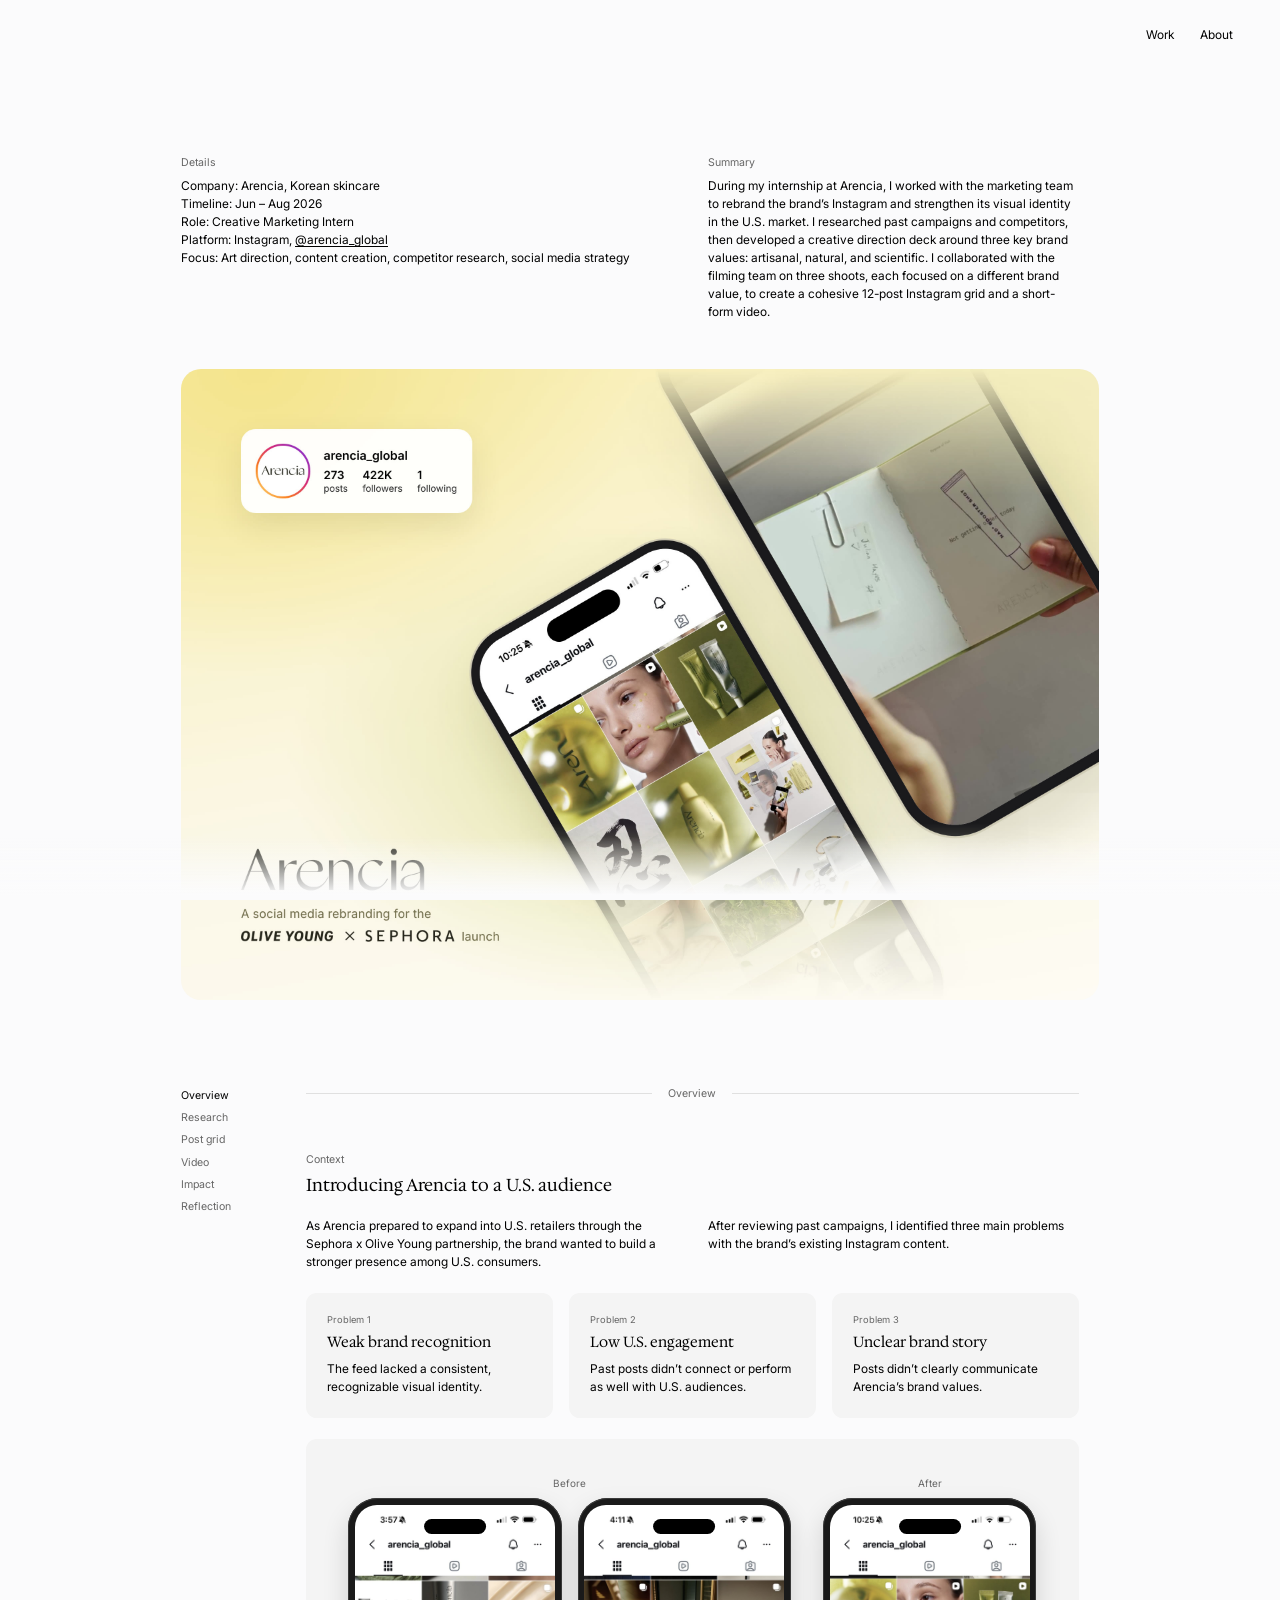
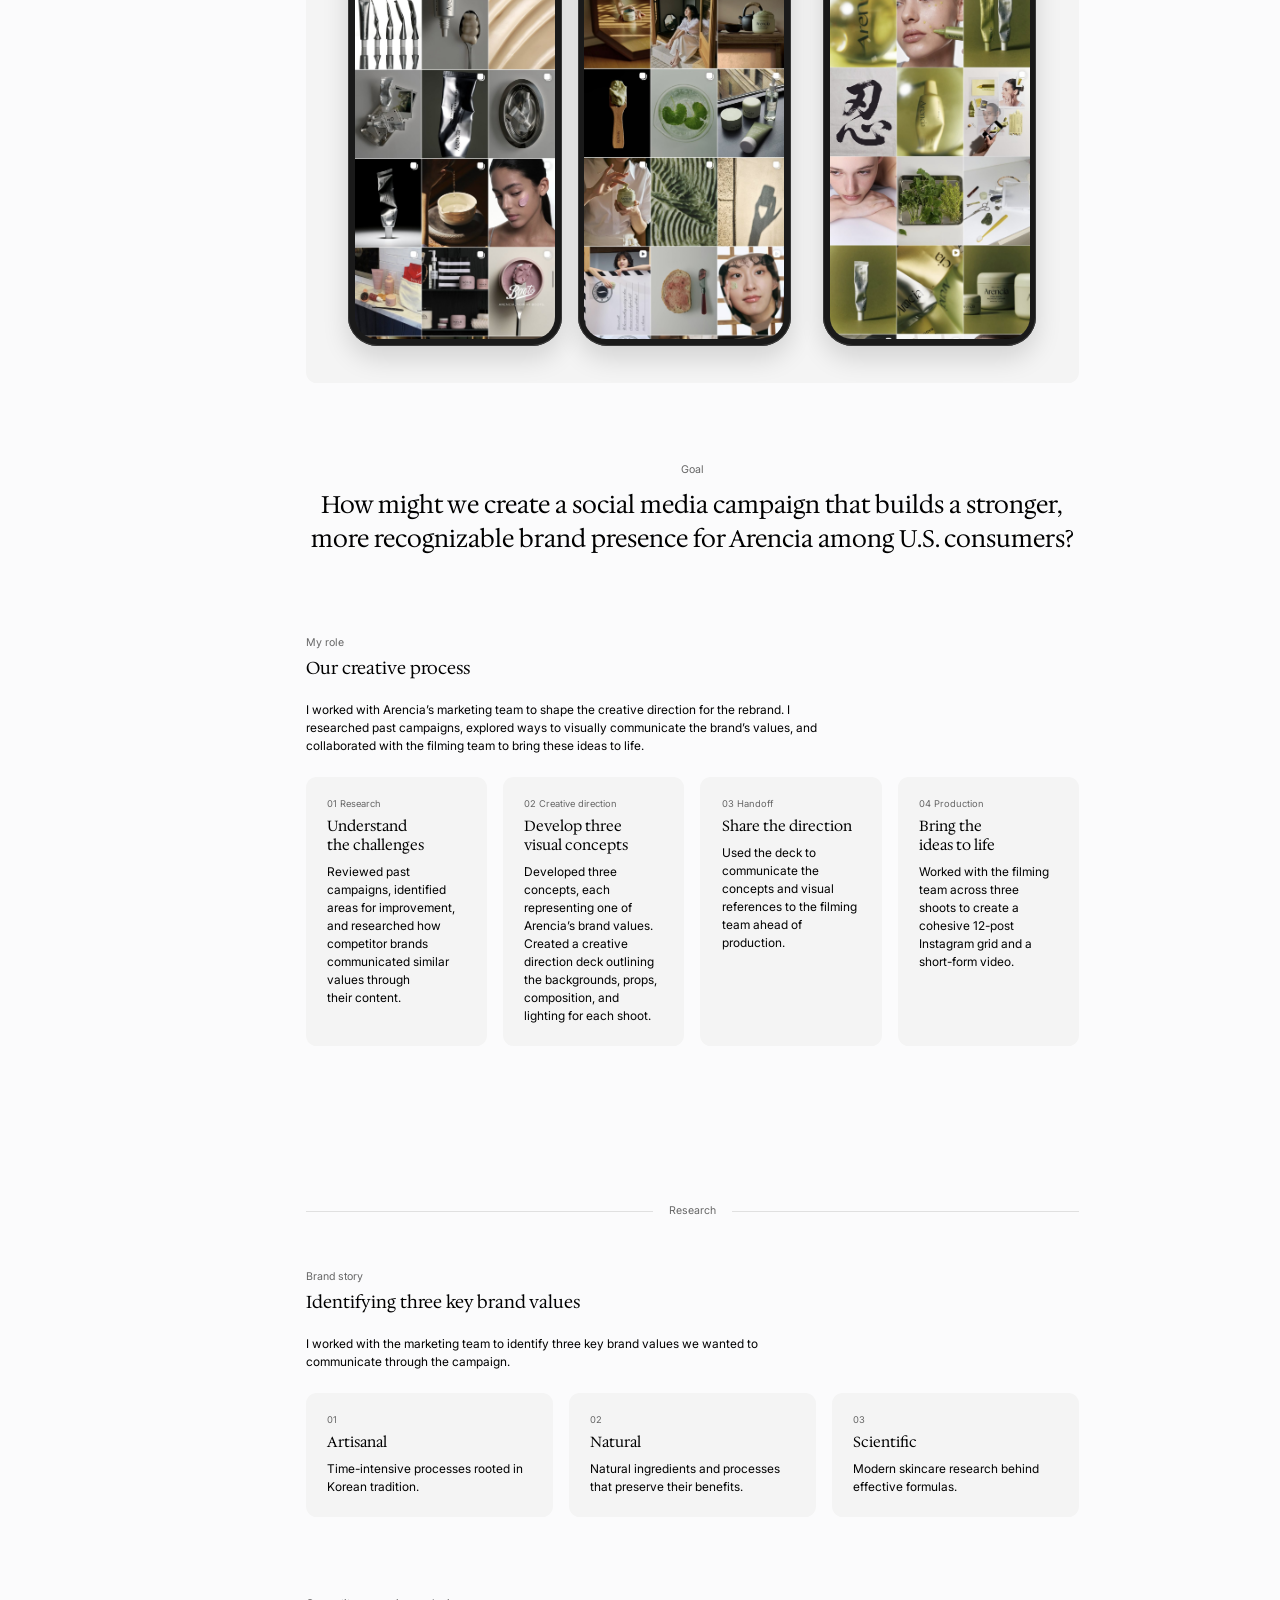
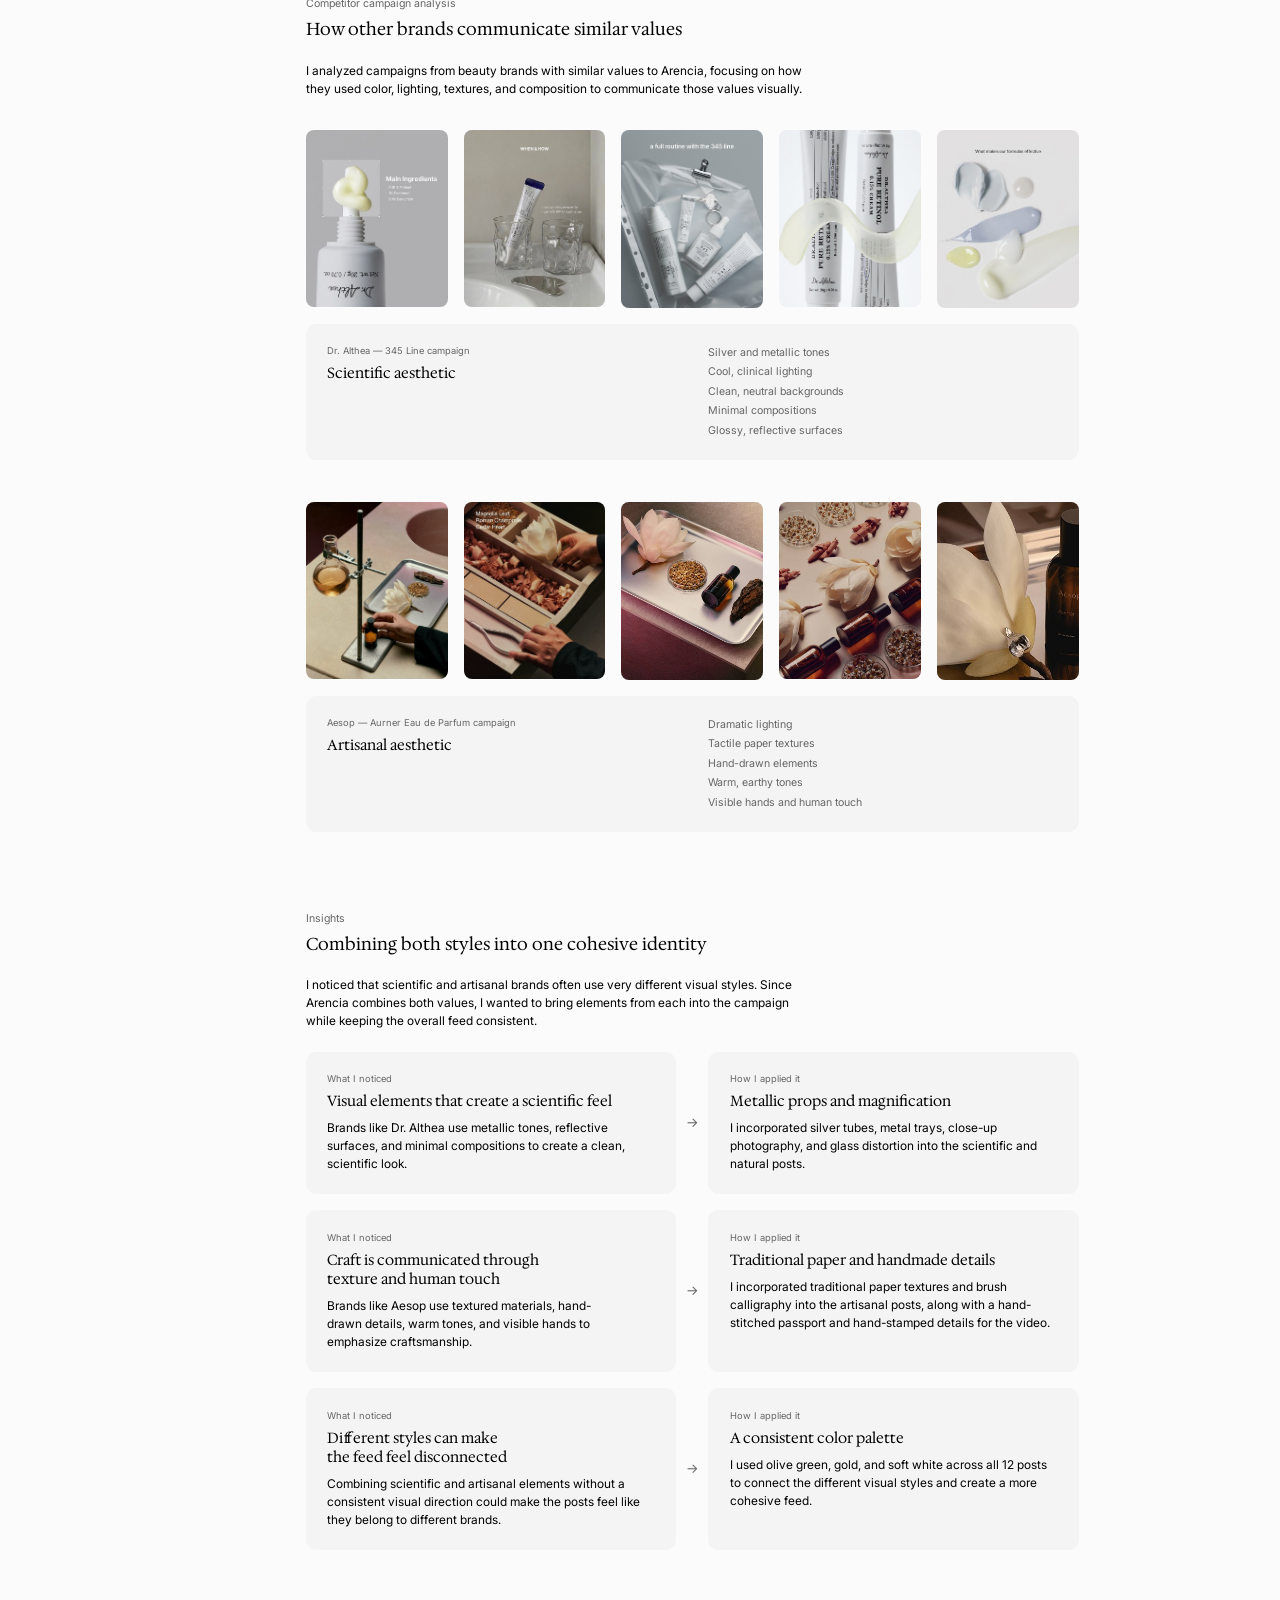
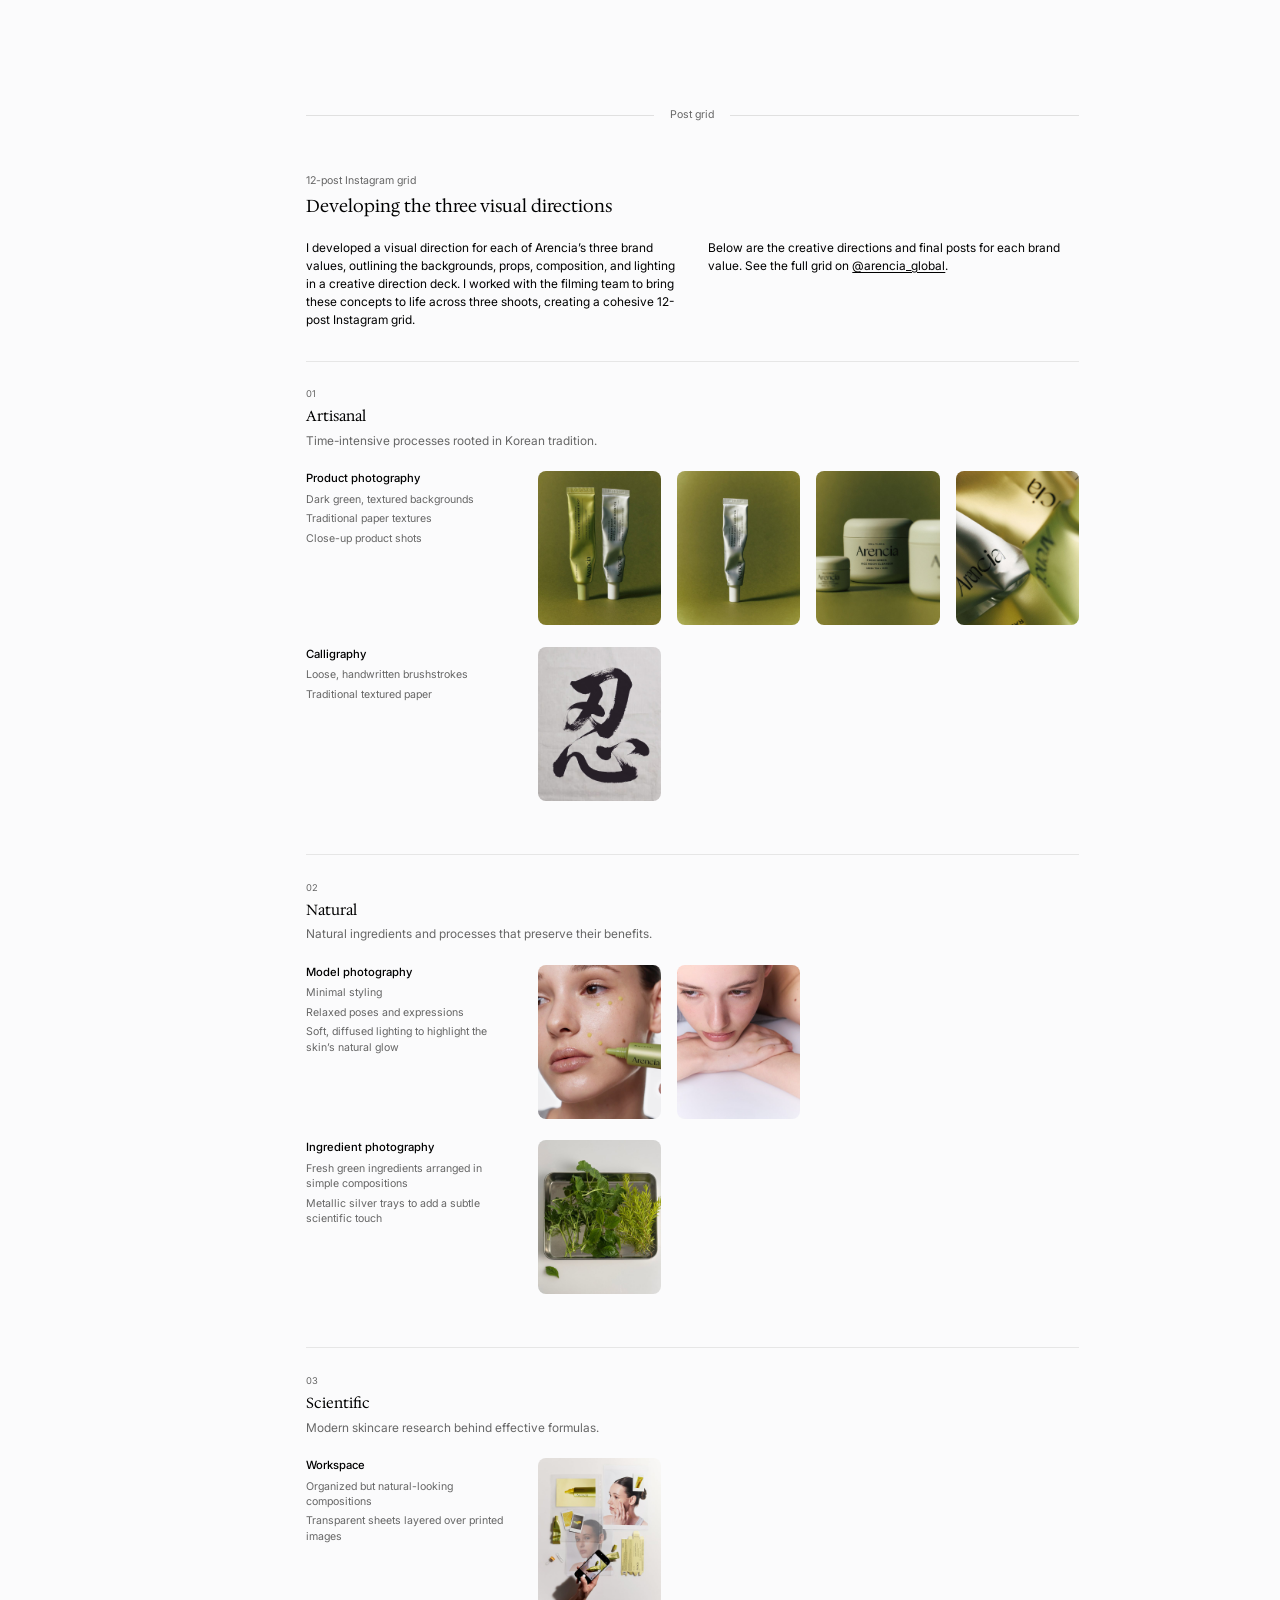
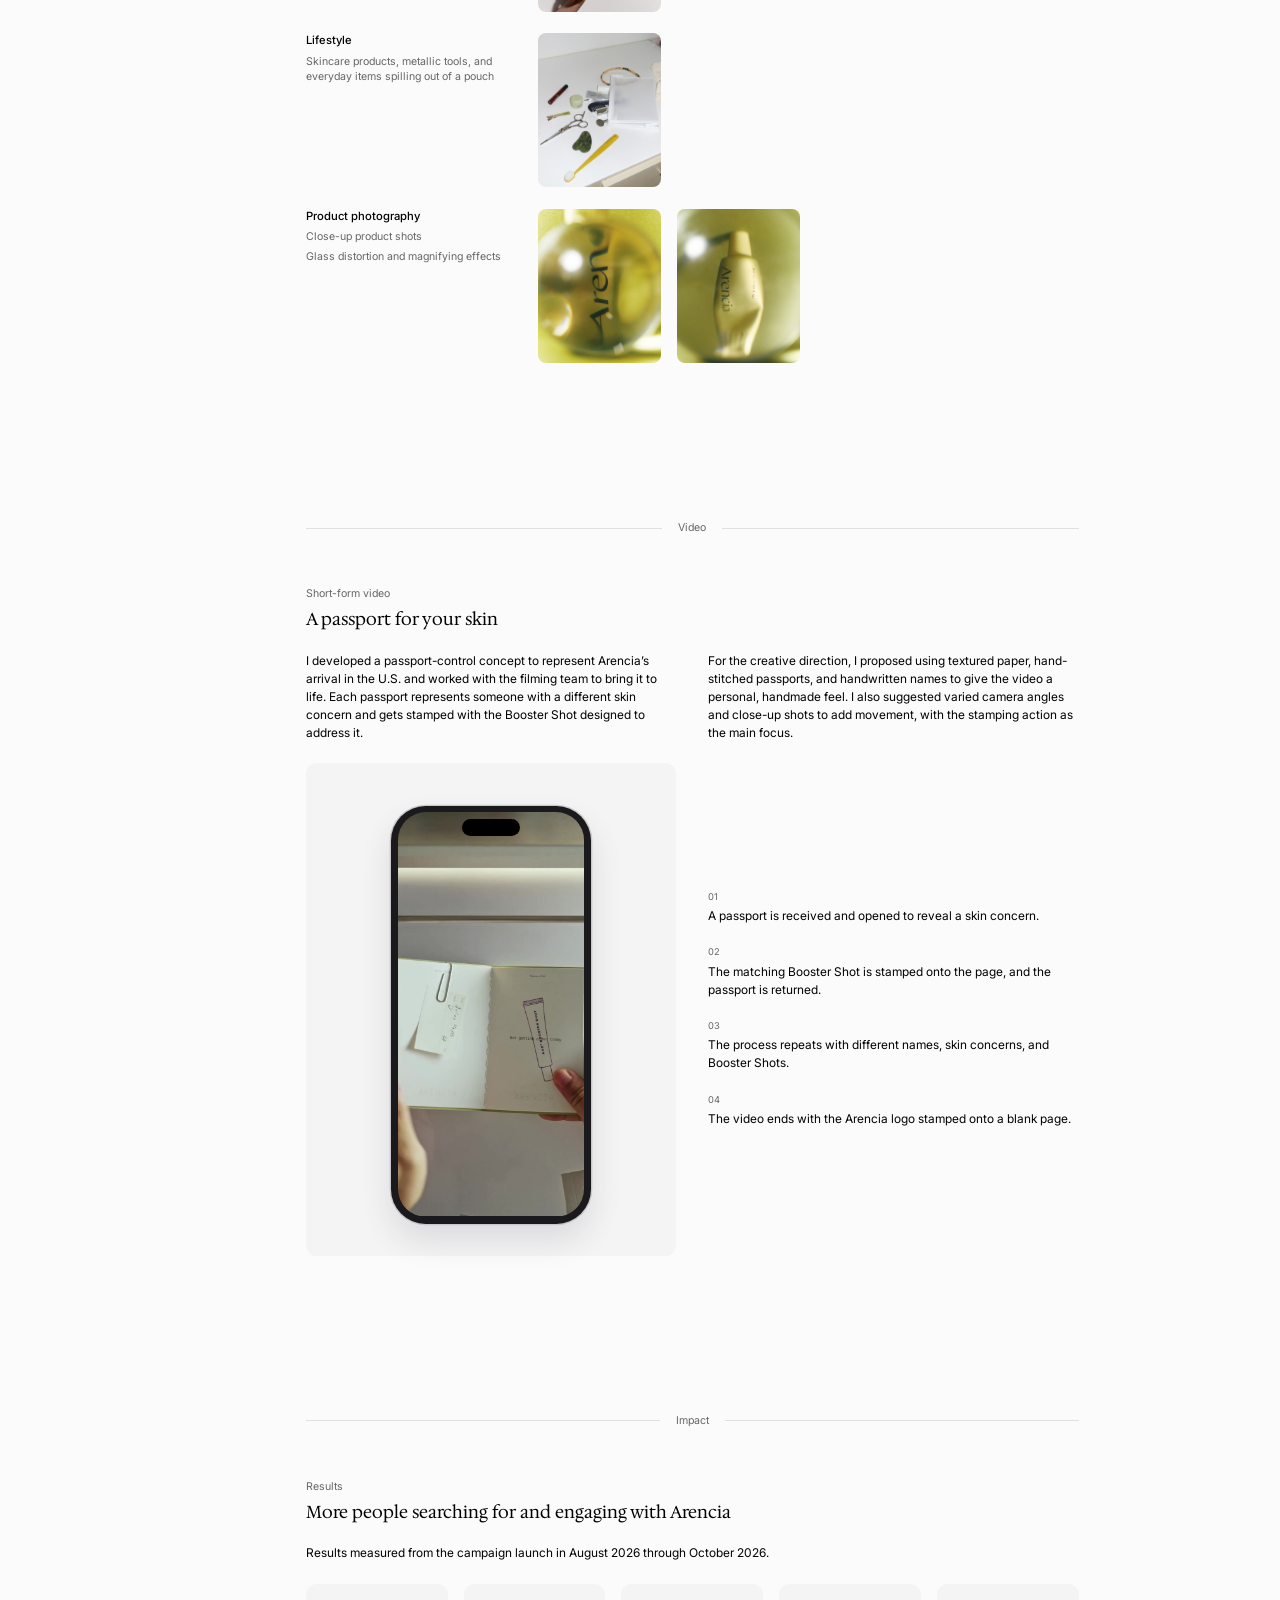
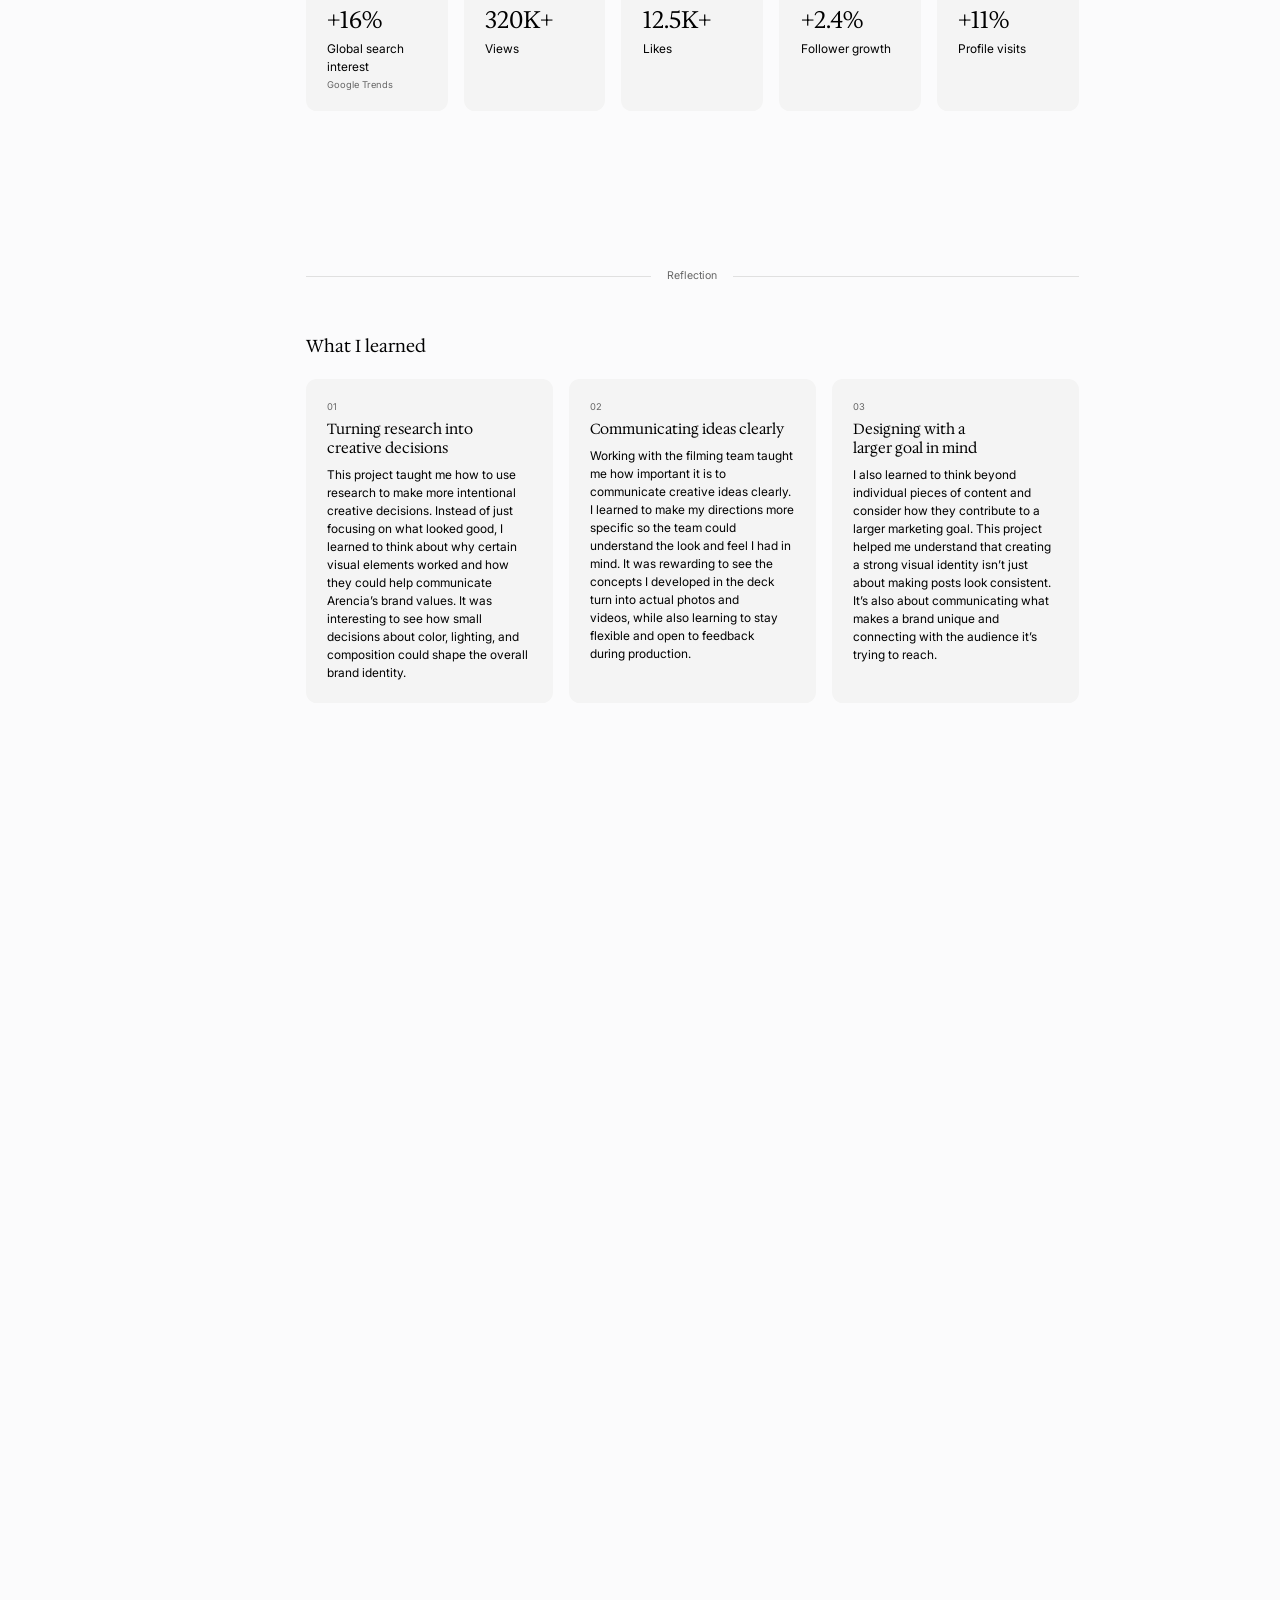
==== arencia-site/index.html @ f6f1e255 "Arencia: drop follower count from details Co-Authored-By: Claude Opus 5.5 <noreply@anthropic.com> Cl" ====
<!doctype html>
<html lang="en">
<head>
  <meta charset="utf-8">
  <meta name="viewport" content="width=device-width, initial-scale=1">
  <title>Arencia — Social media rebranding</title>
  <meta name="description" content="Creative direction for Arencia’s Instagram rebrand ahead of its U.S. launch with Sephora x Olive Young: a 12-post grid and a short-form video.">
  <link rel="preconnect" href="https://fonts.googleapis.com">
  <link rel="preconnect" href="https://fonts.gstatic.com" crossorigin>
  <link href="https://fonts.googleapis.com/css2?family=Hedvig+Letters+Serif:opsz@12..24&family=Inter:wght@400;500&display=swap" rel="stylesheet">
  <link rel="stylesheet" href="styles.css?v=13">
  <script>
    // Scale the 1920px design to the window width, same as the other case studies.
    (function () {
      function fit() {
        var w = window.innerWidth;
        document.documentElement.style.setProperty('--fit', w >= 1024 ? Math.min(w / 1920, 1) : 1);
      }
      fit();
      window.addEventListener('resize', fit);
    })();
  </script>
</head>
<body>
  <header class="site-header">
    <nav class="site-nav" aria-label="Main">
      <a href="../index.html">Work</a>
      <a href="../about.html">About</a>
    </nav>
  </header>

  <main class="page">
    <section class="overview" aria-label="Project overview">
      <div class="overview__details">
        <p class="overview__label">Details</p>
        <p>Company: Arencia, Korean skincare<br>
          Timeline: Jun – Aug 2026<br>
          Role: Creative Marketing Intern<br>
          Platform: Instagram, <a class="link" href="https://www.instagram.com/arencia_global/" target="_blank" rel="noopener">@arencia_global</a><br>
          Focus: Art direction, content creation, competitor research, social media strategy</p>
      </div>
      <div class="overview__summary">
        <p class="overview__label">Summary</p>
        <p>During my internship at Arencia, I worked with the marketing team to rebrand the brand’s Instagram and strengthen its visual identity in the U.S. market. I researched past campaigns and competitors, then developed a creative direction deck around three key brand values: artisanal, natural, and scientific. I collaborated with the filming team on three shoots, each focused on a different brand value, to create a cohesive 12-post Instagram grid and a short-form video.</p>
      </div>
    </section>

    <img class="hero" src="images/cover.jpg?v=17" width="1377" height="946"
      alt="Arencia cover: two tilted phones showing the rebranded Instagram grid and the Booster Shot video, and the Arencia logo with 'A social media rebranding for the Olive Young x Sephora launch'">

    <div class="layout">
      <nav class="sidebar" aria-label="Project sections">
        <a href="#overview" class="is-active">Overview</a>
        <a href="#research">Research</a>
        <a href="#grid">Post grid</a>
        <a href="#video">Video</a>
        <a href="#impact">Impact</a>
        <a href="#reflection">Reflection</a>
      </nav>

      <div class="content">
        <section id="overview" class="section">
          <p class="divider" role="heading" aria-level="2"><span>Overview</span></p>
          <div class="subsection">
            <div class="intro intro--flush">
              <p class="label">Context</p>
              <h2 class="heading">Introducing Arencia to a U.S. audience</h2>
            </div>
            <div class="row">
              <p class="body">As Arencia prepared to expand into U.S. retailers through the Sephora x Olive Young partnership, the brand wanted to build a stronger presence among U.S. consumers.</p>
              <p class="body">After reviewing past campaigns, I identified three main problems with the brand’s existing Instagram content.</p>
            </div>
            <div class="cards cards--3">
              <article class="card">
                <p class="number">Problem 1</p>
                <h3 class="subheading">Weak brand recognition</h3>
                <p class="body">The feed lacked a consistent, recognizable visual identity.</p>
              </article>
              <article class="card">
                <p class="number">Problem 2</p>
                <h3 class="subheading">Low U.S. engagement</h3>
                <p class="body">Past posts didn’t connect or perform as well with U.S. audiences.</p>
              </article>
              <article class="card">
                <p class="number">Problem 3</p>
                <h3 class="subheading">Unclear brand story</h3>
                <p class="body">Posts didn’t clearly communicate Arencia’s brand values.</p>
              </article>
            </div>
            <div class="feeds">
              <figure class="feeds__before">
                <figcaption class="caption">Before</figcaption>
                <div class="feeds__pair">
                  <div class="phone"><img src="images/feed-before-1.jpg?v=2" width="900" height="1955" loading="lazy" alt="Earlier posts in silver and black: crumpled metal tubes, a spoon of cream, a pink cream at Boots and a Sephora shelf"></div>
                  <div class="phone"><img src="images/feed-before-2.jpg?v=4" width="900" height="1955" loading="lazy" alt="Earlier posts in warm wood and green: a hanok interior, a teapot, a wooden spatula of cleanser, a shadow of a hand and a Sephora letter"></div>
                </div>
              </figure>
              <figure class="feeds__after">
                <figcaption class="caption">After</figcaption>
                <div class="phone"><img src="images/feed-after-grid.jpg?v=2" width="900" height="1955" loading="lazy" alt="The rebranded grid in olive green, gold and soft white: a bottle under glass, models, calligraphy, greens on a silver tray and Booster Shot tubes"></div>
              </figure>
            </div>
          </div>

          <div class="subsection">
            <div class="intro intro--flush intro--center">
              <p class="label">Goal</p>
              <p class="display balance">How might we create a social media campaign that builds a stronger, more recognizable brand presence for Arencia among U.S. consumers?</p>
            </div>
          </div>

          <div class="subsection">
            <div class="intro intro--flush">
              <p class="label">My role</p>
              <h2 class="heading">Our creative process</h2>
            </div>
            <p class="body lede">I worked with Arencia’s marketing team to shape the creative direction for the rebrand. I researched past campaigns, explored ways to visually communicate the brand’s values, and collaborated with the filming team to bring these ideas to life.</p>
            <div class="cards cards--4">
              <article class="card">
                <p class="number">01 Research</p>
                <h3 class="subheading">Understand the challenges</h3>
                <p class="body">Reviewed past campaigns, identified areas for improvement, and researched how competitor brands communicated similar values through their content.</p>
              </article>
              <article class="card">
                <p class="number">02 Creative direction</p>
                <h3 class="subheading">Develop three visual concepts</h3>
                <p class="body">Developed three concepts, each representing one of Arencia’s brand values. Created a creative direction deck outlining the backgrounds, props, composition, and lighting for each shoot.</p>
              </article>
              <article class="card">
                <p class="number">03 Handoff</p>
                <h3 class="subheading">Share the direction</h3>
                <p class="body">Used the deck to communicate the concepts and visual references to the filming team ahead of production.</p>
              </article>
              <article class="card">
                <p class="number">04 Production</p>
                <h3 class="subheading">Bring the ideas to life</h3>
                <p class="body">Worked with the filming team across three shoots to create a cohesive 12-post Instagram grid and a short-form video.</p>
              </article>
            </div>
          </div>
        </section>

        <section id="research" class="section">
          <p class="divider" role="heading" aria-level="2"><span>Research</span></p>
          <div class="subsection">
            <div class="intro intro--flush">
              <p class="label">Brand story</p>
              <h2 class="heading">Identifying three key brand values</h2>
            </div>
            <p class="body lede">I worked with the marketing team to identify three key brand values we wanted to communicate through the campaign.</p>
            <div class="cards cards--3">
              <article class="card">
                <p class="number">01</p>
                <h3 class="subheading">Artisanal</h3>
                <p class="body">Time-intensive processes rooted in Korean tradition.</p>
              </article>
              <article class="card">
                <p class="number">02</p>
                <h3 class="subheading">Natural</h3>
                <p class="body">Natural ingredients and processes that preserve their benefits.</p>
              </article>
              <article class="card">
                <p class="number">03</p>
                <h3 class="subheading">Scientific</h3>
                <p class="body">Modern skincare research behind effective formulas.</p>
              </article>
            </div>
          </div>

          <div class="subsection">
            <div class="intro intro--flush">
              <p class="label">Competitor campaign analysis</p>
              <h2 class="heading">How other brands communicate similar values</h2>
            </div>
            <p class="body lede">I analyzed campaigns from beauty brands with similar values to Arencia, focusing on how they used color, lighting, textures, and composition to communicate those values visually.</p>
            <div class="competitors">
              <article class="competitor">
                <div class="competitor__photos">
                  <img src="images/competitors/althea-1.jpg?v=1" width="597" height="746" loading="lazy" alt="A drop of cream squeezed from a silver tube on grey">
                  <img src="images/competitors/althea-2.jpg?v=1" width="597" height="746" loading="lazy" alt="A Dr. Althea tube and glass cups beside a white sink">
                  <img src="images/competitors/althea-3.jpg?v=1" width="597" height="746" loading="lazy" alt="Dr. Althea 345 products and keys in a clear plastic sleeve">
                  <img src="images/competitors/althea-4.jpg?v=1" width="597" height="746" loading="lazy" alt="A Dr. Althea Pure Retinol cream tube on white">
                  <img src="images/competitors/althea-5.jpg?v=1" width="597" height="746" loading="lazy" alt="Swatches of cream and gel smeared on a grey surface">
                </div>
                <div class="card competitor__card">
                  <div class="competitor__name">
                    <p class="number">Dr. Althea — 345 Line campaign</p>
                    <h3 class="subheading">Scientific aesthetic</h3>
                  </div>
                  <ul class="list">
                    <li>Silver and metallic tones</li>
                    <li>Cool, clinical lighting</li>
                    <li>Clean, neutral backgrounds</li>
                    <li>Minimal compositions</li>
                    <li>Glossy, reflective surfaces</li>
                  </ul>
                </div>
              </article>
              <article class="competitor">
                <div class="competitor__photos">
                  <img src="images/competitors/aesop-1.jpg?v=1" width="597" height="747" loading="lazy" alt="A glass flask on a lab stand beside a metal tray with a magnolia, as a hand sets down an amber bottle">
                  <img src="images/competitors/aesop-2.jpg?v=1" width="597" height="747" loading="lazy" alt="Hands sorting dried petals in a wooden drawer beside a white magnolia">
                  <img src="images/competitors/aesop-3.jpg?v=1" width="543" height="679" loading="lazy" alt="A magnolia, dried ingredients and an amber bottle on a metal tray">
                  <img src="images/competitors/aesop-4.jpg?v=1" width="477" height="597" loading="lazy" alt="Amber bottles among magnolias and dishes of dried ingredients">
                  <img src="images/competitors/aesop-5.jpg?v=1" width="267" height="334" loading="lazy" alt="A white magnolia beside an amber Aesop bottle in warm light">
                </div>
                <div class="card competitor__card">
                  <div class="competitor__name">
                    <p class="number">Aesop — Aurner Eau de Parfum campaign</p>
                    <h3 class="subheading">Artisanal aesthetic</h3>
                  </div>
                  <ul class="list">
                    <li>Dramatic lighting</li>
                    <li>Tactile paper textures</li>
                    <li>Hand-drawn elements</li>
                    <li>Warm, earthy tones</li>
                    <li>Visible hands and human touch</li>
                  </ul>
                </div>
              </article>
            </div>
          </div>
          <div class="subsection">
            <div class="intro intro--flush">
              <p class="label">Insights</p>
              <h2 class="heading">Combining both styles into one cohesive identity</h2>
            </div>
            <p class="body lede">I noticed that scientific and artisanal brands often use very different visual styles. Since Arencia combines both values, I wanted to bring elements from each into the campaign while keeping the overall feed consistent.</p>
            <div class="pairs">
              <div class="cards pair">
                <article class="card">
                  <p class="number">What I noticed</p>
                  <h3 class="subheading">Visual elements that create a scientific feel</h3>
                  <p class="body">Brands like Dr. Althea use metallic tones, reflective surfaces, and minimal compositions to create a clean, scientific look.</p>
                </article>
                <article class="card">
                  <p class="number">How I applied it</p>
                  <h3 class="subheading">Metallic props and magnification</h3>
                  <p class="body">I incorporated silver tubes, metal trays, close-up photography, and glass distortion into the scientific and natural posts.</p>
                </article>
              </div>
              <div class="cards pair">
                <article class="card">
                  <p class="number">What I noticed</p>
                  <h3 class="subheading">Craft is communicated through texture and human touch</h3>
                  <p class="body">Brands like Aesop use textured materials, hand-drawn details, warm tones, and visible hands to emphasize craftsmanship.</p>
                </article>
                <article class="card">
                  <p class="number">How I applied it</p>
                  <h3 class="subheading">Traditional paper and handmade details</h3>
                  <p class="body">I incorporated traditional paper textures and brush calligraphy into the artisanal posts, along with a hand-stitched passport and hand-stamped details for the video.</p>
                </article>
              </div>
              <div class="cards pair">
                <article class="card">
                  <p class="number">What I noticed</p>
                  <h3 class="subheading">Different styles can make the feed feel disconnected</h3>
                  <p class="body">Combining scientific and artisanal elements without a consistent visual direction could make the posts feel like they belong to different brands.</p>
                </article>
                <article class="card">
                  <p class="number">How I applied it</p>
                  <h3 class="subheading">A consistent color palette</h3>
                  <p class="body">I used olive green, gold, and soft white across all 12 posts to connect the different visual styles and create a more cohesive feed.</p>
                </article>
              </div>
            </div>
          </div>
        </section>

        <section id="grid" class="section">
          <p class="divider" role="heading" aria-level="2"><span>Post grid</span></p>
          <div class="subsection">
            <div class="intro intro--flush">
              <p class="label">12-post Instagram grid</p>
              <h2 class="heading">Developing the three visual directions</h2>
            </div>
            <div class="row">
              <p class="body">I developed a visual direction for each of Arencia’s three brand values, outlining the backgrounds, props, composition, and lighting in a creative direction deck. I worked with the filming team to bring these concepts to life across three shoots, creating a cohesive 12-post Instagram grid.</p>
              <p class="body">Below are the creative directions and final posts for each brand value. See the full grid on <a class="link" href="https://www.instagram.com/arencia_global/" target="_blank" rel="noopener">@arencia_global</a>.</p>
            </div>
            <div class="directions">
            <div class="direction">
              <div class="direction__head">
                <p class="number">01</p>
                <h3 class="subheading">Artisanal</h3>
                <p class="body">Time-intensive processes rooted in Korean tradition.</p>
              </div>
              <div class="direction__grid">
                <figure class="direction__group" style="--n:4">
                  <figcaption>
                    <h4 class="direction__title">Product photography</h4>
                    <ul class="list">
                    <li>Dark green, textured backgrounds</li>
                    <li>Traditional paper textures</li>
                    <li>Close-up product shots</li>
                    </ul>
                  </figcaption>
                  <div class="direction__photos">
                    <img src="images/posts/p11.jpg?v=1" width="640" height="800" loading="lazy" alt="A gold and a silver Booster Shot tube standing on olive green">
                    <img src="images/posts/p03.jpg?v=1" width="640" height="800" loading="lazy" alt="A crumpled silver tube standing on olive green">
                    <img src="images/posts/p01.jpg?v=1" width="640" height="800" loading="lazy" alt="Rice Mochi Cleanser jars on olive green">
                    <img src="images/posts/p02.jpg?v=1" width="640" height="800" loading="lazy" alt="A close-up of crumpled gold and silver tubes">
                  </div>
                </figure>
                <figure class="direction__group" style="--n:1">
                  <figcaption>
                    <h4 class="direction__title">Calligraphy</h4>
                    <ul class="list">
                    <li>Loose, handwritten brushstrokes</li>
                    <li>Traditional textured paper</li>
                    </ul>
                  </figcaption>
                  <div class="direction__photos">
                    <img src="images/posts/p09.jpg?v=1" width="640" height="800" loading="lazy" alt="Brush calligraphy on textured paper">
                  </div>
                </figure>
              </div>
            </div>
            <div class="direction">
              <div class="direction__head">
                <p class="number">02</p>
                <h3 class="subheading">Natural</h3>
                <p class="body">Natural ingredients and processes that preserve their benefits.</p>
              </div>
              <div class="direction__grid">
                <figure class="direction__group" style="--n:2">
                  <figcaption>
                    <h4 class="direction__title">Model photography</h4>
                    <ul class="list">
                    <li>Minimal styling</li>
                    <li>Relaxed poses and expressions</li>
                    <li>Soft, diffused lighting to highlight the skin’s natural glow</li>
                    </ul>
                  </figcaption>
                  <div class="direction__photos">
                    <img src="images/posts/p10.jpg?v=1" width="640" height="800" loading="lazy" alt="A model with dots of cream on her cheek and a green tube">
                    <img src="images/posts/p07.jpg?v=1" width="640" height="800" loading="lazy" alt="A model resting her chin on her arms">
                  </div>
                </figure>
                <figure class="direction__group" style="--n:1">
                  <figcaption>
                    <h4 class="direction__title">Ingredient photography</h4>
                    <ul class="list">
                    <li>Fresh green ingredients arranged in simple compositions</li>
                    <li>Metallic silver trays to add a subtle scientific touch</li>
                    </ul>
                  </figcaption>
                  <div class="direction__photos">
                    <img src="images/posts/p05.jpg?v=1" width="640" height="800" loading="lazy" alt="Fresh greens on a silver tray">
                  </div>
                </figure>
              </div>
            </div>
            <div class="direction">
              <div class="direction__head">
                <p class="number">03</p>
                <h3 class="subheading">Scientific</h3>
                <p class="body">Modern skincare research behind effective formulas.</p>
              </div>
              <div class="direction__grid">
                <figure class="direction__group" style="--n:1">
                  <figcaption>
                    <h4 class="direction__title">Workspace</h4>
                    <ul class="list">
                    <li>Organized but natural-looking compositions</li>
                    <li>Transparent sheets layered over printed images</li>
                    </ul>
                  </figcaption>
                  <div class="direction__photos">
                    <img src="images/posts/p06.jpg?v=1" width="640" height="800" loading="lazy" alt="A workspace of prints, film photos and a tube under clear sleeves, with a phone taking a photo">
                  </div>
                </figure>
                <figure class="direction__group" style="--n:1">
                  <figcaption>
                    <h4 class="direction__title">Lifestyle</h4>
                    <ul class="list">
                    <li>Skincare products, metallic tools, and everyday items spilling out of a pouch</li>
                    </ul>
                  </figcaption>
                  <div class="direction__photos">
                    <img src="images/posts/p04.jpg?v=1" width="640" height="800" loading="lazy" alt="Products, scissors, a comb and a gua sha spilling out of a mesh pouch">
                  </div>
                </figure>
                <figure class="direction__group" style="--n:2">
                  <figcaption>
                    <h4 class="direction__title">Product photography</h4>
                    <ul class="list">
                    <li>Close-up product shots</li>
                    <li>Glass distortion and magnifying effects</li>
                    </ul>
                  </figcaption>
                  <div class="direction__photos">
                    <img src="images/posts/p12.jpg?v=1" width="640" height="800" loading="lazy" alt="The Arencia logo seen through a glass sphere">
                    <img src="images/posts/p08.jpg?v=1" width="640" height="800" loading="lazy" alt="A gold tube seen through a magnifying glass">
                  </div>
                </figure>
              </div>
            </div>
            </div>
          </div>
        </section>

        <section id="video" class="section">
          <p class="divider" role="heading" aria-level="2"><span>Video</span></p>
          <div class="subsection">
            <div class="intro intro--flush">
              <p class="label">Short-form video</p>
              <h2 class="heading">A passport for your skin</h2>
            </div>
            <div class="row">
              <p class="body">I developed a passport-control concept to represent Arencia’s arrival in the U.S. and worked with the filming team to bring it to life. Each passport represents someone with a different skin concern and gets stamped with the Booster Shot designed to address it.</p>
              <p class="body">For the creative direction, I proposed using textured paper, hand-stitched passports, and handwritten names to give the video a personal, handmade feel. I also suggested varied camera angles and close-up shots to add movement, with the stamping action as the main focus.</p>
            </div>
            <div class="video-row">
              <div class="video-frame">
                <div class="phone__frame"><video class="phone__screen" src="videos/booster-shot.mp4?v=1" poster="images/booster-shot-poster.jpg?v=1" width="720" height="1280" autoplay muted loop playsinline preload="metadata"
                  aria-label="The Booster Shot video: a hand opens a passport to a skin concern, the matching Booster Shot is stamped on the page, and it ends on the Arencia logo"></video></div>
              </div>
              <ol class="steps">
                <li><p class="body">A passport is received and opened to reveal a skin concern.</p></li>
                <li><p class="body">The matching Booster Shot is stamped onto the page, and the passport is returned.</p></li>
                <li><p class="body">The process repeats with different names, skin concerns, and Booster Shots.</p></li>
                <li><p class="body">The video ends with the Arencia logo stamped onto a blank page.</p></li>
              </ol>
            </div>
          </div>
        </section>

        <section id="impact" class="section">
          <p class="divider" role="heading" aria-level="2"><span>Impact</span></p>
          <div class="subsection">
            <div class="intro intro--flush">
              <p class="label">Results</p>
              <h2 class="heading">More people searching for and engaging with Arencia</h2>
            </div>
            <p class="body lede">Results measured from the campaign launch in August 2026 through October 2026.</p>
            <div class="cards cards--5">
              <article class="card stat">
                <p class="stat__value">+16%</p>
                <p class="body">Global search interest</p>
                <p class="number">Google Trends</p>
              </article>
              <article class="card stat">
                <p class="stat__value">320K+</p>
                <p class="body">Views</p>
              </article>
              <article class="card stat">
                <p class="stat__value">12.5K+</p>
                <p class="body">Likes</p>
              </article>
              <article class="card stat">
                <p class="stat__value">+2.4%</p>
                <p class="body">Follower growth</p>
              </article>
              <article class="card stat">
                <p class="stat__value">+11%</p>
                <p class="body">Profile visits</p>
              </article>
            </div>
          </div>
        </section>

        <section id="reflection" class="section">
          <p class="divider" role="heading" aria-level="2"><span>Reflection</span></p>
          <div class="subsection">
            <div class="intro intro--flush">
              <h2 class="heading">What I learned</h2>
            </div>
            <div class="cards cards--3">
              <article class="card">
                <p class="number">01</p>
                <h3 class="subheading">Turning research into creative decisions</h3>
                <p class="body">This project taught me how to use research to make more intentional creative decisions. Instead of just focusing on what looked good, I learned to think about why certain visual elements worked and how they could help communicate Arencia’s brand values. It was interesting to see how small decisions about color, lighting, and composition could shape the overall brand identity.</p>
              </article>
              <article class="card">
                <p class="number">02</p>
                <h3 class="subheading">Communicating ideas clearly</h3>
                <p class="body">Working with the filming team taught me how important it is to communicate creative ideas clearly. I learned to make my directions more specific so the team could understand the look and feel I had in mind. It was rewarding to see the concepts I developed in the deck turn into actual photos and videos, while also learning to stay flexible and open to feedback during production.</p>
              </article>
              <article class="card">
                <p class="number">03</p>
                <h3 class="subheading">Designing with a larger goal in mind</h3>
                <p class="body">I also learned to think beyond individual pieces of content and consider how they contribute to a larger marketing goal. This project helped me understand that creating a strong visual identity isn’t just about making posts look consistent. It’s also about communicating what makes a brand unique and connecting with the audience it’s trying to reach.</p>
              </article>
            </div>
          </div>
        </section>
      </div>
    </div>
  </main>

  <script>
    // Highlight the sidebar link for the section currently in view.
    (function () {
      var links = document.querySelectorAll('.sidebar a');
      var sections = Array.prototype.map.call(links, function (a) {
        return document.querySelector(a.getAttribute('href'));
      });
      function update() {
        var current = 0;
        sections.forEach(function (s, i) {
          if (s.getBoundingClientRect().top <= window.innerHeight * 0.35) current = i;
        });
        links.forEach(function (a, i) { a.classList.toggle('is-active', i === current); });
      }
      window.addEventListener('scroll', update, { passive: true });
      update();
    })();
  </script>
  <script src="../scroll-fade.js?v=1"></script>
</body>
</html>
---- arencia-site/styles.css ----
/* Shared case-study styles (copied from skyn-site; keep the two in sync) */

:root {
  --black: #000;
  --black-60: #666;
  --surface: #f4f4f4;
  --bg: #fbfbfc;

  --font-sans: "Inter", system-ui, sans-serif;
  --font-serif: "Hedvig Letters Serif", Georgia, serif;

  --page-width: 1377px;   /* hero width; left edge of details + sidebar */
  --content-width: 1160px;
  --sidebar-width: 91px;
  --sidebar-gap: 96px;    /* 458 - 271 - 91 */
  --gutter: 24px;
  --text-gap: 48px;      /* between side-by-side text columns */
  --label-size: 16px;    /* every small grey label: sidebar, dividers, section labels */
}

*, *::before, *::after { box-sizing: border-box; }

html { scroll-behavior: smooth; }

body {
  zoom: var(--fit, 1);
  margin: 0;
  background: var(--bg);
  color: var(--black);
  font-family: var(--font-sans);
  -webkit-font-smoothing: antialiased;
}

p, h1, h2, h3 { margin: 0; font-weight: 400; }
img { display: block; max-width: 100%; height: auto; }
a { color: inherit; text-decoration: none; }

/* Header */
.site-header {
  max-width: 1920px;
  margin: 0 auto;
  padding: 40px 70px 0;
  display: flex;
  justify-content: flex-end;
}
.site-nav {
  display: flex;
  gap: 40px;
  font-family: var(--font-sans);
  font-size: 18px; /* same as body text */
}
.site-nav a:hover { color: var(--black-60); }

/* Page frame */
.page {
  max-width: var(--page-width);
  margin: 0 auto;
  padding: 0 0 240px;
}

/* Overview */
.overview {
  display: grid;
  /* Overview starts on the content's right text column:
     left col spans to that column, right col matches its width. */
  grid-template-columns:
    calc(var(--sidebar-width) + var(--sidebar-gap) + (var(--content-width) - var(--text-gap)) / 2)
    calc((var(--content-width) - var(--text-gap)) / 2);
  column-gap: var(--text-gap);
  margin-top: 172px;
  font-size: 18px;
}
.overview__label {
  color: var(--black-60);
  font-size: var(--label-size);
  line-height: normal;
  margin-bottom: 12px;
}
.overview p:not(.overview__label) { line-height: 1.5; }

.hero {
  display: block;
  width: 100%;
  height: auto;
  margin-top: 72px;
  border-radius: 30px;
}

/* Two-column layout with sticky sidebar */
.layout {
  display: grid;
  grid-template-columns: var(--sidebar-width) minmax(0, var(--content-width));
  column-gap: var(--sidebar-gap);
  margin-top: 133px;
}
.sidebar {
  position: sticky;
  top: 40px;
  align-self: start;
  display: flex;
  flex-direction: column;
  gap: 14px;
  font-size: var(--label-size);
  white-space: nowrap;
}
.sidebar a { color: var(--black-60); transition: color .15s; }
.sidebar a:hover, .sidebar a.is-active { color: var(--black); }

.content { display: flex; flex-direction: column; gap: 240px; }

/* Sections */
/* Divider header marking each sidebar group */
.divider {
  display: flex;
  align-items: center;
  gap: 24px;
  color: var(--black-60);
  font-size: var(--label-size);
  line-height: 1;
  margin-bottom: -40px;
}
/* 80px below the divider in every section, whatever the section's own gap */
.section--final > .divider { margin-bottom: 16px; }
.divider::before, .divider::after {
  content: "";
  flex: 1;
  border-top: 1px solid #e0e0e0;
}
.section { display: flex; flex-direction: column; gap: 120px; scroll-margin-top: 40px; }
.section--final { gap: 64px; }

.subsection { display: flex; flex-direction: column; gap: 32px; }
.subsection--wide-gap { gap: 64px; }
/* follows the previous subsection closely (64px instead of the section's 120px) */
.subsection--continue { margin-top: -56px; }

.intro { display: flex; flex-direction: column; gap: 12px; padding-bottom: 32px; }
.intro--flush { padding-bottom: 0; }
.intro--stacked { padding-bottom: 0; }
/* standalone statement centered in the column */
.intro--center { align-items: center; text-align: center; }
.intro--stacked > .heading { margin-bottom: 20px; }

.row {
  display: grid;
  grid-template-columns: 1fr 1fr;
  gap: var(--text-gap);
  align-items: start;
}

/* Type styles (skyn/*) */
.heading, .subheading, .display { text-wrap: balance; }
.body, .overview p { text-wrap: pretty; }
.label { color: var(--black-60); font-size: var(--label-size); line-height: normal; }
.number { color: var(--black-60); font-size: 14px; line-height: normal; }
.heading { font-family: var(--font-serif); font-size: 26px; line-height: 1.3; }
.subheading { font-family: var(--font-serif); font-size: 22px; line-height: 1.3; }
.display { font-family: var(--font-serif); font-size: 36px; line-height: 1.4; }
/* larger question type gets a proportionally larger gap under its label (12px at 26px → ~20px at 36px) */
.intro > .label + .display { margin-top: 8px; }

.body { font-size: 18px; line-height: 1.5; }
.body--muted { color: var(--black-60); }
/* Intro under a full-width statement: two thirds of the content width. */
.lede { max-width: calc(var(--content-width) * 2 / 3); }

/* Cards */
.cards {
  display: grid;
  grid-template-columns: repeat(2, 1fr);
  gap: var(--gutter);
}
.cards--3 { grid-template-columns: repeat(3, 1fr); }
/* Problem → solution rows */
.pairs { display: flex; flex-direction: column; gap: var(--gutter); }
.pair { column-gap: var(--text-gap); }
.pair > .card:first-child { position: relative; }
/* plain arrow centered in the gap between problem and solution */
.pair > .card:first-child::after {
  content: "→";
  position: absolute;
  left: calc(100% + var(--text-gap) / 2);
  top: 50%;
  transform: translate(-50%, -50%);
  color: var(--black-60);
  font-size: 20px;
  line-height: 1;
}
.card {
  display: flex;
  flex-direction: column;
  gap: 12px;
  padding: 32px;
  background: var(--surface);
  border-radius: 16px;
}

/* Desk research stats */
.stat__value { font-family: var(--font-serif); font-size: 36px; line-height: 1.25; margin-bottom: 4px; }
.stat .number { margin-top: auto; padding-top: 12px; }

/* Desk research narrative: second line picks up after the stats */
.lede--continue { margin-top: 32px; }

/* Existing apps vs skyn */
.compare { gap: 20px; }
.compare .subheading { margin-top: -8px; }
.compare--ours { background: var(--bg); border: 1px solid #cccccc; }

/* Interview quotes */
.quote { margin: 0; justify-content: space-between; gap: 24px; }
/* open pull quotes: no box, a thin rule on the left */
.card.quote { background: none; border-radius: 0; padding: 4px 0 4px 24px; border-left: 1px solid #cccccc; }
.quote .number { line-height: 1.5; }
.quote__text { margin: 0; font-family: var(--font-serif); font-size: 24px; line-height: 1.4; text-wrap: pretty; flex: 1; }

/* Figures (exported from Figma, include their own grey panel) */
.figure { width: 100%; border-radius: 16px; }
/* animated figure: GIF sits where the phone is in the Figma frame (398,56 of 1160x832) */
.figure-anim { position: relative; }
.figure-anim .figure { display: block; }
.figure-anim__gif { position: absolute; left: 34.31%; top: 6.73%; width: 31.38%; height: auto; clip-path: inset(3px); } /* trim resampled edge so no seam shows */
@media (prefers-reduced-motion: reduce) { .figure-anim__gif { display: none; } }

/* User testing */
.changes { display: flex; flex-direction: column; gap: 80px; }
.change { display: flex; flex-direction: column; gap: 24px; }
/* notes on the left, before/after on the right at two thirds width */
.change__body { display: grid; grid-template-columns: 1fr 2fr; gap: var(--text-gap); align-items: center; }
.change__notes { display: flex; flex-direction: column; gap: 48px; }
.change__notes .body { text-wrap: balance; }
/* arrow between the Before and After screens (both are in one image; the gap sits at its center) */
.ba { position: relative; }
.ba::after {
  content: "→";
  position: absolute;
  left: 50%;
  top: 52%;
  transform: translate(-50%, -50%);
  color: var(--black-60);
  font-size: 20px;
  line-height: 1;
}
.note { display: flex; flex-direction: column; gap: 8px; }
.note__label { color: var(--black-60); font-size: var(--label-size); line-height: normal; }

/* Final design features */
.features { display: flex; flex-direction: column; gap: 120px; }
.feature { display: flex; flex-direction: column; gap: 24px; }
.feature__intro { display: flex; flex-direction: column; gap: 8px; padding-bottom: 40px; }
.feature__intro .subheading { margin-bottom: 32px; }
.feature__body { display: flex; flex-direction: column; gap: 20px; }

/* Information architecture map: root, five nav tabs, screen trees below */
.ia {
  margin: 0;
  padding: 0;
  --box-h: 40px;
  --box-gap: 12px;
  border-radius: 16px;
  display: flex;
  flex-direction: column;
  align-items: center;
  --line: #cccccc;
}
.ia__tabs {
  align-self: stretch;
  display: grid;
  /* Browse has the deepest tree, so it gets extra width from Profile */
  grid-template-columns: repeat(5, minmax(0, 1fr));
  gap: var(--gutter);
  position: relative;
}
.ia__col { display: flex; flex-direction: column; align-items: stretch; min-width: 0; }
.ia__tab {
  position: relative;
  height: var(--box-h);
  display: flex;
  align-items: center;
  justify-content: center;
  padding: 0 10px;
  border: 1px solid var(--line);
  font-size: 16px;
  font-weight: 500;
  line-height: 1.3;
}
/* Each tab's screens stack down the column's center line; deeper screens are
   narrower boxes, so nesting reads by width rather than indentation. */
.ia__tree, .ia__tree ul { list-style: none; margin: 0; padding: 0; }
.ia__tree ul, .ia__tree li { display: contents; }
/* each top-level screen and its sub-screens sit together as one group */
.ia__tree > li {
  display: flex;
  flex-direction: column;
  align-items: center;
  gap: 6px;
  width: 100%;
}
.ia__tree {
  position: relative;
  display: flex;
  flex-direction: column;
  align-items: center;
  gap: 20px;
  margin-top: 20px;
}
/* center line from the tab down to the last screen */
.ia__tree::before {
  content: "";
  position: absolute;
  left: 50%;
  top: -20px;
  bottom: calc(var(--box-h) / 2);
  border-left: 1px solid var(--line);
}
.ia__tree span {
  position: relative;
  width: 100%;
  display: flex;
  align-items: center;
  justify-content: center;
  height: var(--box-h);
  white-space: nowrap;
  padding: 0 10px;
  background: var(--bg);
  border: 1px solid var(--line);
  font-size: 16px;
  line-height: 1.3;
}
.ia__tree ul span { width: 92%; color: var(--black-60); }
.ia__tree ul ul span { width: 84%; }
.ia__tree ul ul ul span { width: 76%; }
/* shared page: outlined instead of filled */
.ia__tree .ia__link, .ia__legend .ia__link {
  border-style: dashed;
  color: var(--black-60);
}
.ia__legend {
  align-self: flex-start;
  margin-top: 40px;
  display: flex;
  align-items: center;
  gap: 10px;
  font-size: 16px;
  color: var(--black-60);
}
.ia__legend .ia__link {
  display: inline-block;
  white-space: nowrap;
  padding: 6px 12px;
  border: 1px dashed var(--line);
}

/* ---------- Responsive ----------
   At 1024px and wider the page keeps the exact 1920px Figma layout and is
   scaled to the window width (see the fit script in index.html), so every
   size and gap stays proportional to the design. Narrower screens get a
   single-column layout. */
@media (max-width: 1023px) {
  .page, .site-header { padding-left: 40px; padding-right: 40px; }
  .page { max-width: calc(var(--page-width) + 80px); }
  .overview { grid-template-columns: 1fr 1fr; }
}

@media (max-width: 1023px) {
  .ia__tabs { grid-template-columns: repeat(3, minmax(0, 1fr)); row-gap: 40px; }
  .layout { grid-template-columns: 1fr; }
  .sidebar { display: none; }
  .content { gap: 160px; }
}

@media (max-width: 760px) {
  .page, .site-header { padding-left: 20px; padding-right: 20px; }
  .page { padding-bottom: 120px; }
  .site-header { padding-top: 24px; }
  .site-nav { gap: 24px; font-size: 16px; }
  .overview { grid-template-columns: 1fr; row-gap: 32px; margin-top: 64px; font-size: 16px; }
  .overview__label { margin-bottom: 12px; }
  .hero { margin-top: 40px; border-radius: 16px; }
  .layout { margin-top: 80px; }
  .content { gap: 120px; }
  .section { gap: 80px; }
  .subsection--continue { margin-top: -32px; }
  .section--final > .divider { margin-bottom: -40px; }
  .row, .cards, .cards--3 { grid-template-columns: 1fr; }
  .row { gap: var(--gutter); }
  .pair { row-gap: 40px; }
  .ba::after { font-size: 11px; }
  .pair > .card:first-child::after { content: "↓"; left: 50%; top: calc(100% + 20px); }
  .row > .spacer { display: none; }
  .change__body { grid-template-columns: 1fr; gap: var(--gutter); }
  .card { padding: 24px; }
  .card.quote { padding: 4px 0 4px 20px; }
  .heading { font-size: 23px; }
  .display { font-size: 28px; }
  .body { font-size: 16px; }
  .features { gap: 100px; }
  .figure { border-radius: 12px; }
  .ia { align-items: stretch; }
  .ia__tabs { grid-template-columns: 1fr; row-gap: 32px; }
}

/* Next project link at the end of each case study */
.next {
  display: flex;
  flex-direction: column;
  gap: 12px;
  padding-top: 48px;
  border-top: 1px solid #e0e0e0;
}
.next a { display: inline-flex; gap: 12px; align-items: baseline; }
.next a:hover .heading { color: var(--black-60); }

/* "What didn't work" cards: icon on the left, text on the right */
.issues { display: flex; flex-direction: column; gap: var(--gutter); }
.issue { flex-direction: row; align-items: center; gap: 32px; padding: 32px 40px; }
.issue__icon { flex: none; color: var(--black); }
.issue__text { display: flex; flex-direction: column; gap: 8px; }
.lede strong, .body strong { font-weight: 500; }

/* Annotated screens: callout lines run from a point on the screen to a label on the right */
.annot { position: relative; margin: 0; }
/* Callouts: small dot set a little away from its target, light grey line, note on the nearer side */
.annot__pin {
  --line: #999999;
  position: absolute; top: var(--y); left: var(--x); right: 0;
  display: flex; align-items: center; gap: 16px;
  transform: translateY(-50%); pointer-events: none;
  background: linear-gradient(var(--line), var(--line)) no-repeat left center / calc(100% - 276px) 1px;
}
.annot__pin::before { content: ""; width: 5px; height: 5px; border-radius: 50%; background: var(--line); flex: none; margin-left: -2.5px; }
.annot__pin > span { order: 2; margin-left: auto; width: 260px; font-size: 15px; line-height: 1.35; color: var(--black); text-wrap: balance; }
.annot--left .annot__shot { margin-left: auto; }
.annot--left .annot__pin { left: 0; right: calc(100% - var(--x)); flex-direction: row-reverse; background-position: right center; }
.annot--left .annot__pin::before { margin-left: 0; margin-right: -2.5px; }
.annot--left .annot__pin > span { margin-left: 0; margin-right: auto; text-align: right; }
@media (max-width: 760px) {
  .annot__pin > span { font-size: 11px; width: 90px; }
  .annot__pin { background-size: calc(100% - 106px) 1px; }
  .issue { padding: 24px; gap: 20px; }
}

/* Stacked screens */
.stack { display: flex; flex-direction: column; gap: 24px; }
.stack > .label + .figure { margin-top: -12px; }
.stack > .figure + .label { margin-top: 24px; }
.issue__text .body { text-wrap: balance; }

/* Two screens side by side on the white page, no grey panel */
.duo { display: grid; grid-template-columns: 1fr 1fr; grid-template-rows: auto auto; column-gap: 48px; row-gap: 16px; align-items: start; position: relative; }
/* screens show uncropped; captions share one row so they line up even when screen heights differ */
.duo__item { margin: 0; display: grid; grid-row: span 2; grid-template-rows: subgrid; }
.duo__shot { width: 100%; height: auto; border-radius: 12px; border: 1.5px solid #e0e0e0; }
.duo--arrow { container-type: inline-size; }
/* centered on the screens (each 16:10, half the width minus the gap), not the captions */
.duo--arrow::after { content: "→"; position: absolute; left: 50%; top: calc((100cqw - 48px) / 6.3); transform: translate(-50%, -50%); color: var(--black-60); font-size: 20px; line-height: 1; }
@media (max-width: 760px) { .duo { grid-template-columns: 1fr; row-gap: 12px; } .duo__item + .duo__item { margin-top: 20px; } .duo--arrow::after { display: none; } }

/* Anything narrower than full width sits on the white page: no grey panel */
.annot__shot { display: block; width: 72%; height: auto; border-radius: 12px; border: 1.5px solid #e0e0e0; }

/* Screen recordings in the same grey frame as the still screens */
.figure-video { background: var(--surface); padding: 5.17%; }
.figure-video video { display: block; width: 100%; height: auto; border-radius: 10px; border: 1px solid #e0e0e0; box-shadow: 0 8px 24px rgba(0,0,0,.06); background: #fff; }

/* Research details row (Sample / Timeline / Method) */
.facts { display: flex; flex-wrap: wrap; gap: 6px 32px; margin: -16px 0 0; font-size: var(--label-size); line-height: 1.5; color: var(--black-60); }
.facts > div { display: flex; gap: 8px; }
.facts dt { color: #999999; }
.facts dd { margin: 0; }
.facts__todo { color: #b07a00; }
@media (max-width: 760px) { .facts { flex-direction: column; gap: 8px; font-size: 14px; } }
.balance { text-wrap: balance; }

/* Reflection columns: subhead + paragraph */
.reflect { display: flex; flex-direction: column; gap: 12px; }
#reflection .row { margin-top: 24px; }
.row--3 { grid-template-columns: repeat(3, 1fr); }
@media (max-width: 760px) { .row--3 { grid-template-columns: 1fr; } }

/* ---- Design Hero additions: print + motion gallery ---- */
/* Work is shown flat: square corners, no grey panels, no shadows (mockups are styled separately). */
.gallery { display: flex; flex-direction: column; gap: var(--gutter); }
.panel { display: flex; justify-content: center; align-items: flex-start; }
.panel img, .panel video { display: block; height: auto; max-width: 100%; }
.panel--covers { gap: var(--gutter); }
.panel--covers img { width: calc((100% - var(--gutter)) / 2); }
.panel--poster img { width: 58%; }
.spread { display: block; width: 100%; height: auto; }
.mockup { display: block; width: 100%; height: auto; aspect-ratio: 16 / 9; background: #f1f0ee; }
.motion { display: block; width: 100%; height: auto; aspect-ratio: 16 / 9; background: #000; }
.clips { display: grid; grid-template-columns: 1fr 1fr; gap: var(--gutter); margin-top: 8px; }
.clip { display: block; width: 100%; height: auto; aspect-ratio: 16 / 9; background: #000; }
@media (max-width: 760px) {
  .clips { gap: 12px; }
  .panel--poster img { width: 80%; }
}

/* Mockups and presented shots sit on their own backgrounds, so they get the same rounded corners as the cover;
   flat work (motion, clips) keeps square corners. */
.spread--framed { border-radius: 16px; }
.mockup { border-radius: 16px; }

/* Booklet flip book */
.flipbook { position: relative; width: 100%; aspect-ratio: 16 / 9; border-radius: 16px; overflow: hidden; background: #f1f0ee; }
.flipbook__v { position: absolute; inset: 0; width: 100%; height: 100%; object-fit: cover; opacity: 0; }
.flipbook__v.is-shown { opacity: 1; }
.flipbook__hit { position: absolute; top: 0; bottom: 0; width: 50%; margin: 0; padding: 0 20px; border: 0; background: none; cursor: pointer; display: flex; align-items: center; color: #222; -webkit-tap-highlight-color: transparent; }
.flipbook__hit--prev { left: 0; justify-content: flex-start; }
.flipbook__hit--next { right: 0; justify-content: flex-end; }
.flipbook__hit:disabled { cursor: default; }
.flipbook__arrow { display: grid; place-items: center; width: 44px; height: 44px; color: #222; filter: drop-shadow(0 0 3px rgba(255,255,255,.9)); opacity: 0; transform: scale(.9); transition: opacity .3s ease, transform .3s ease; }
.flipbook.is-ready .flipbook__arrow { opacity: .9; transform: none; }
.flipbook.is-ready .flipbook__hit:hover .flipbook__arrow, .flipbook__hit:focus-visible .flipbook__arrow { opacity: 1; transform: scale(1.06); }
.flipbook__hit:disabled .flipbook__arrow { opacity: 0 !important; }
.flipbook__hit:focus-visible { outline: none; }
.flipbook__hit:focus-visible .flipbook__arrow { outline: 2px solid #222; outline-offset: 2px; border-radius: 8px; }
.flipbook.is-ready .flipbook__hit--next:not(:disabled) .flipbook__arrow { animation: flipbook-nudge 1.6s ease-in-out 3; }
.flipbook.is-touched .flipbook__hit--next .flipbook__arrow { animation: none; }
@keyframes flipbook-nudge { 0%, 100% { transform: translateX(0); } 50% { transform: translateX(5px); } }
.flipbook.is-ready .flipbook.is-touched .flipbook__count { position: absolute; right: 18px; bottom: 18px; margin: 0; font-size: 12px; color: #777; opacity: 0; transition: opacity .4s ease; pointer-events: none; }
.flipbook.is-touched .flipbook__count { opacity: 1; }
@media (max-width: 760px) {
  .flipbook, .mockup, .spread--framed { border-radius: 12px; }
  .flipbook__arrow { width: 36px; height: 36px; }
  .flipbook__hit { padding: 0 10px; }
  }

/* ---- Arencia additions ---- */
/* Feed before (two screenshots) and after (one), at the same post size */
.feeds { display: grid; grid-template-columns: 1fr var(--gutter) 1fr var(--text-gap) 1fr; }
.feeds__before { grid-column: 1 / 4; }
.feeds__after { grid-column: 5; }
.feeds figure { margin: 0; display: flex; flex-direction: column; gap: 12px; }
.feeds__pair { display: grid; grid-template-columns: 1fr 1fr; gap: var(--gutter); }
.feeds { padding: 56px 64px; border-radius: 16px; background: var(--surface); }
.feeds .caption { text-align: center; }
/* Simple phone frame around a full-screen screenshot */
.phone { position: relative; padding: 3.2%; border-radius: 14% / 6.5%; background: #1a1a1a; box-shadow: 0 0 0 1.5px #3a3a3a inset, 0 18px 40px rgba(0,0,0,.14); }
.phone img { display: block; width: 100%; height: auto; border-radius: 11% / 5.1%; }
.phone::after { content: ""; position: absolute; top: 4.6%; left: 50%; width: 29%; height: 3.3%; transform: translateX(-50%); background: #000; border-radius: 999px; }
.duo-panel { display: grid; grid-template-columns: 1fr 1fr; gap: var(--gutter); }
.duo-panel > figure { margin: 0; display: flex; flex-direction: column; gap: 12px; }
.duo-panel img { width: 100%; height: auto; border-radius: 16px; background: #fffaf0; }
.caption { color: var(--black-60); font-size: 15px; line-height: 1.4; }
.list { margin: 0; padding: 0; list-style: none; display: flex; flex-direction: column; gap: 6px; }
.list li { font-size: 16px; line-height: 1.45; color: var(--black-60); }
.card .label + .list { margin-top: -4px; }
/* Video steps: numbered like the cards across the site ("01" above the text, in the .number style) */
.steps { margin: 0; padding: 0; list-style: none; display: flex; flex-direction: column; gap: 32px; counter-reset: s; }
.steps li { display: flex; flex-direction: column; gap: 8px; counter-increment: s; }
.steps li::before { content: counter(s, decimal-leading-zero); color: var(--black-60); font-size: 14px; line-height: normal; }
.video-row { display: grid; grid-template-columns: 1fr 1fr; gap: var(--text-gap); align-items: center; }
/* Phone mockup matches skyn-site's .phone__frame exactly */
.video-frame { display: flex; justify-content: center; padding: 64px 24px 48px; border-radius: 16px; background: var(--surface); }
.phone__frame { position: relative; width: 300px; padding: 10px; border-radius: 52px; background: #1a1a1c; box-shadow: 0 0 0 2px #c9c6cc, 0 24px 48px rgba(40, 30, 60, 0.12); }
.phone__frame::after { content: ""; position: absolute; top: 20px; left: 50%; width: 88px; height: 26px; margin-left: -44px; border-radius: 13px; background: #000; } /* dynamic island */
.phone__screen { display: block; width: 100%; height: auto; aspect-ratio: 590 / 1278; object-fit: cover; border-radius: 42px; background: #fff; }
.cards--5 { grid-template-columns: repeat(5, 1fr); }
.cards--4 { grid-template-columns: repeat(4, 1fr); }
.stat { gap: 4px; }
.stat .number { margin-top: 0; padding-top: 0; }
a.link { text-decoration: underline; text-underline-offset: 3px; }
/* Competitor campaigns: one row of same-size photos per brand, notes in a grey card below */
.competitors { display: flex; flex-direction: column; gap: 64px; margin-top: 16px; }
.competitor { display: flex; flex-direction: column; gap: var(--gutter); }
.competitor__photos { display: grid; grid-template-columns: repeat(5, 1fr); gap: var(--gutter); }
.competitor__photos img { width: 100%; height: auto; aspect-ratio: 4 / 5; object-fit: cover; border-radius: 12px; background: var(--surface); }
.competitor__card { display: grid; grid-template-columns: 1fr 1fr; gap: var(--text-gap); align-items: start; }
.competitor__name { display: flex; flex-direction: column; gap: 12px; }
@media (max-width: 760px) {
  .duo-panel, .video-row { grid-template-columns: 1fr; }
  .feeds { grid-template-columns: 1fr; gap: 32px; }
  .feeds__before, .feeds__after { grid-column: 1; }
  .feeds { padding: 24px; }
  .feeds__after .phone { width: calc((100% - 12px) / 2); }
  .feeds__pair { gap: 12px; }
  .grid-panel .grid-panel__grid { width: 90%; }
  .grid-panel { padding: 24px; }
  .video-frame { padding: 32px 12px 24px; border-radius: 12px; }
  .phone__frame { width: 100%; max-width: 220px; padding: 7px; border-radius: 38px; }
  .phone__frame::after { display: none; }
  .phone__screen { border-radius: 31px; }
  .cards--5, .cards--4 { grid-template-columns: 1fr 1fr; }
  .competitors { gap: 48px; }
  .competitor__photos { grid-template-columns: repeat(3, 1fr); gap: 12px; }
  .competitor__photos img:nth-child(n+4) { display: none; }
  .competitor__card { grid-template-columns: 1fr; gap: 16px; }
}

/* Post grid, split by brand value: photos sit above the direction they followed */
.directions { display: flex; flex-direction: column; gap: 80px; margin-top: 16px; }
.direction { display: flex; flex-direction: column; gap: 32px; padding-top: 40px; border-top: 1px solid var(--black-10, #e6e6e6); }
.direction__head { display: flex; flex-direction: column; gap: 8px; }
.direction__head .number { margin-bottom: 4px; }
.direction__head .body { color: var(--black-60); }
/* Each direction is a row: its notes on the left, its photos on the right, so the text never squeezes under a single photo */
.direction__grid { display: flex; flex-direction: column; gap: 32px; }
.direction__group { margin: 0; display: grid; grid-template-columns: 300px 1fr; gap: var(--text-gap); align-items: start; }
.direction__photos { display: grid; grid-template-columns: repeat(4, 1fr); gap: var(--gutter); }
.direction__photos img { width: 100%; height: auto; aspect-ratio: 4 / 5; object-fit: cover; border-radius: 12px; display: block; }
.direction__title { margin: 0 0 10px; font-size: 17px; font-weight: 500; }
@media (max-width: 760px) {
  .direction__group { grid-template-columns: 1fr; gap: 16px; }
  .direction__photos { grid-template-columns: repeat(2, 1fr); }
}
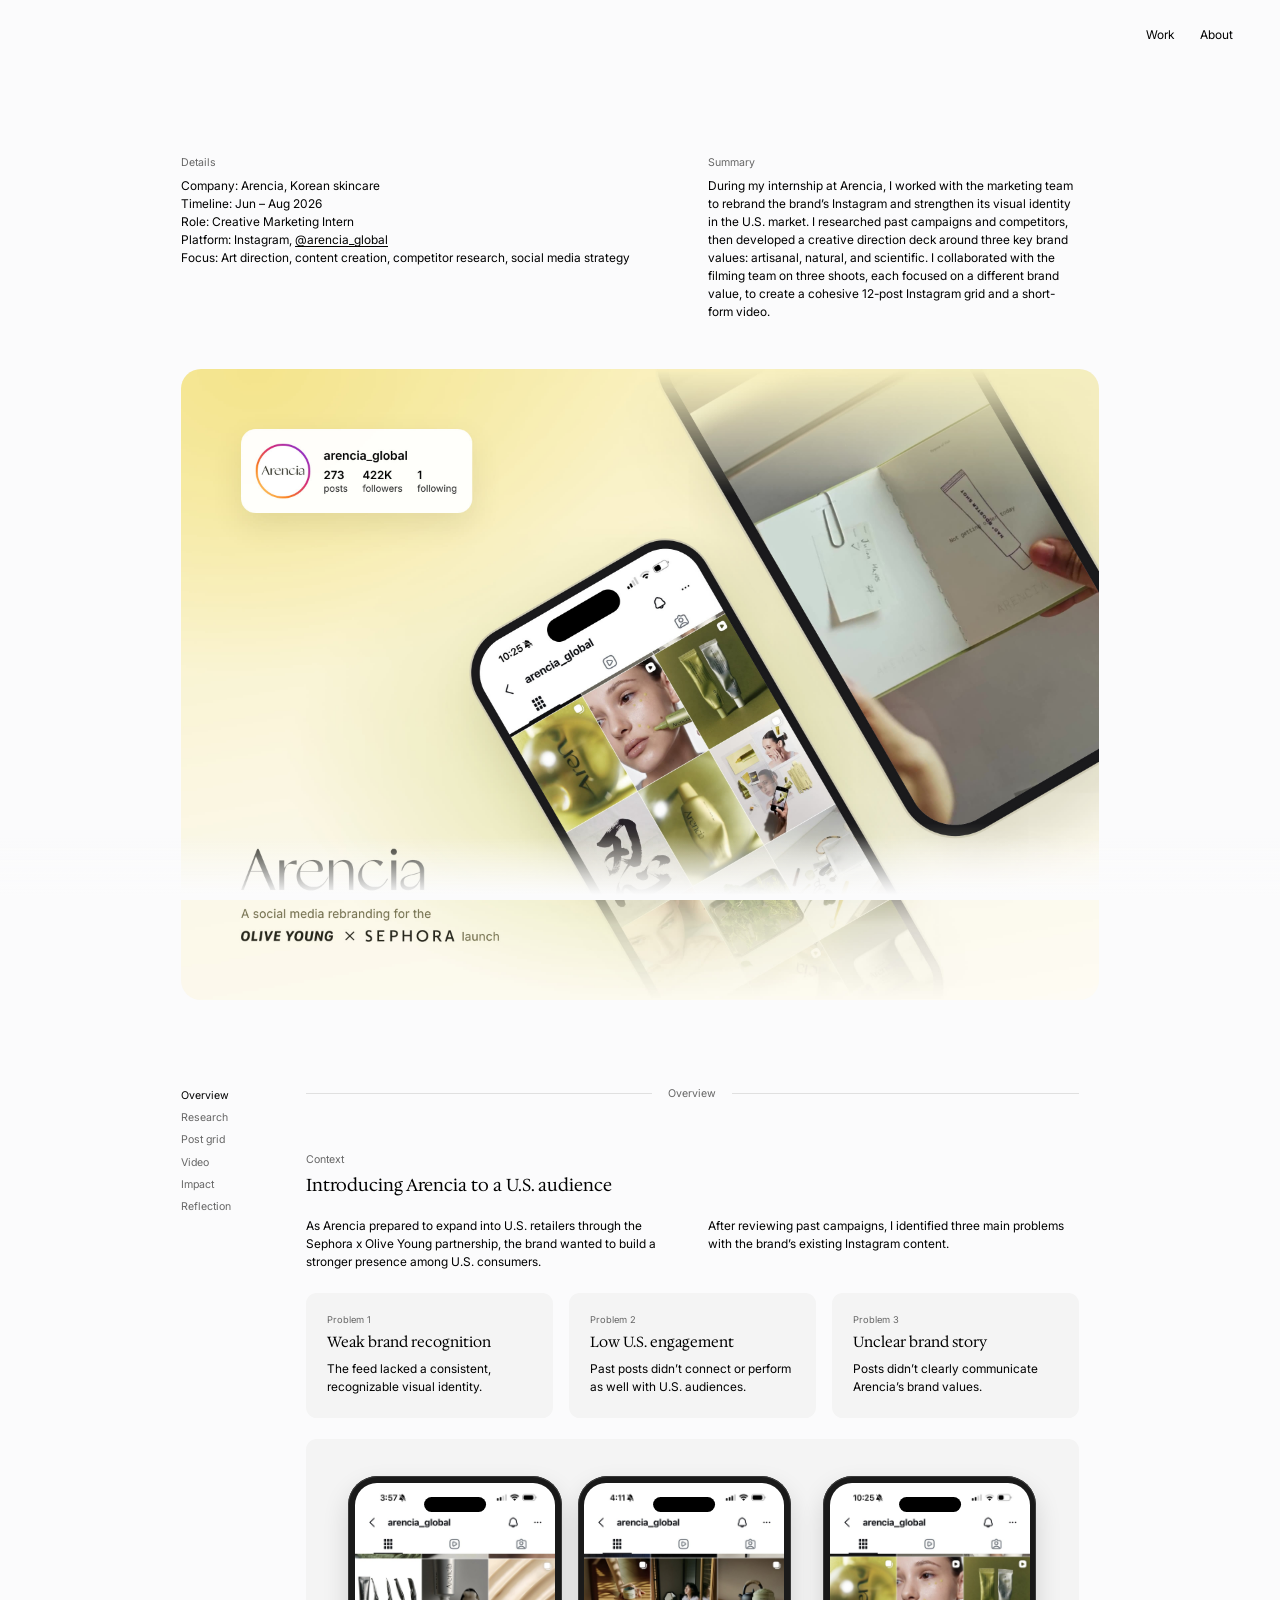
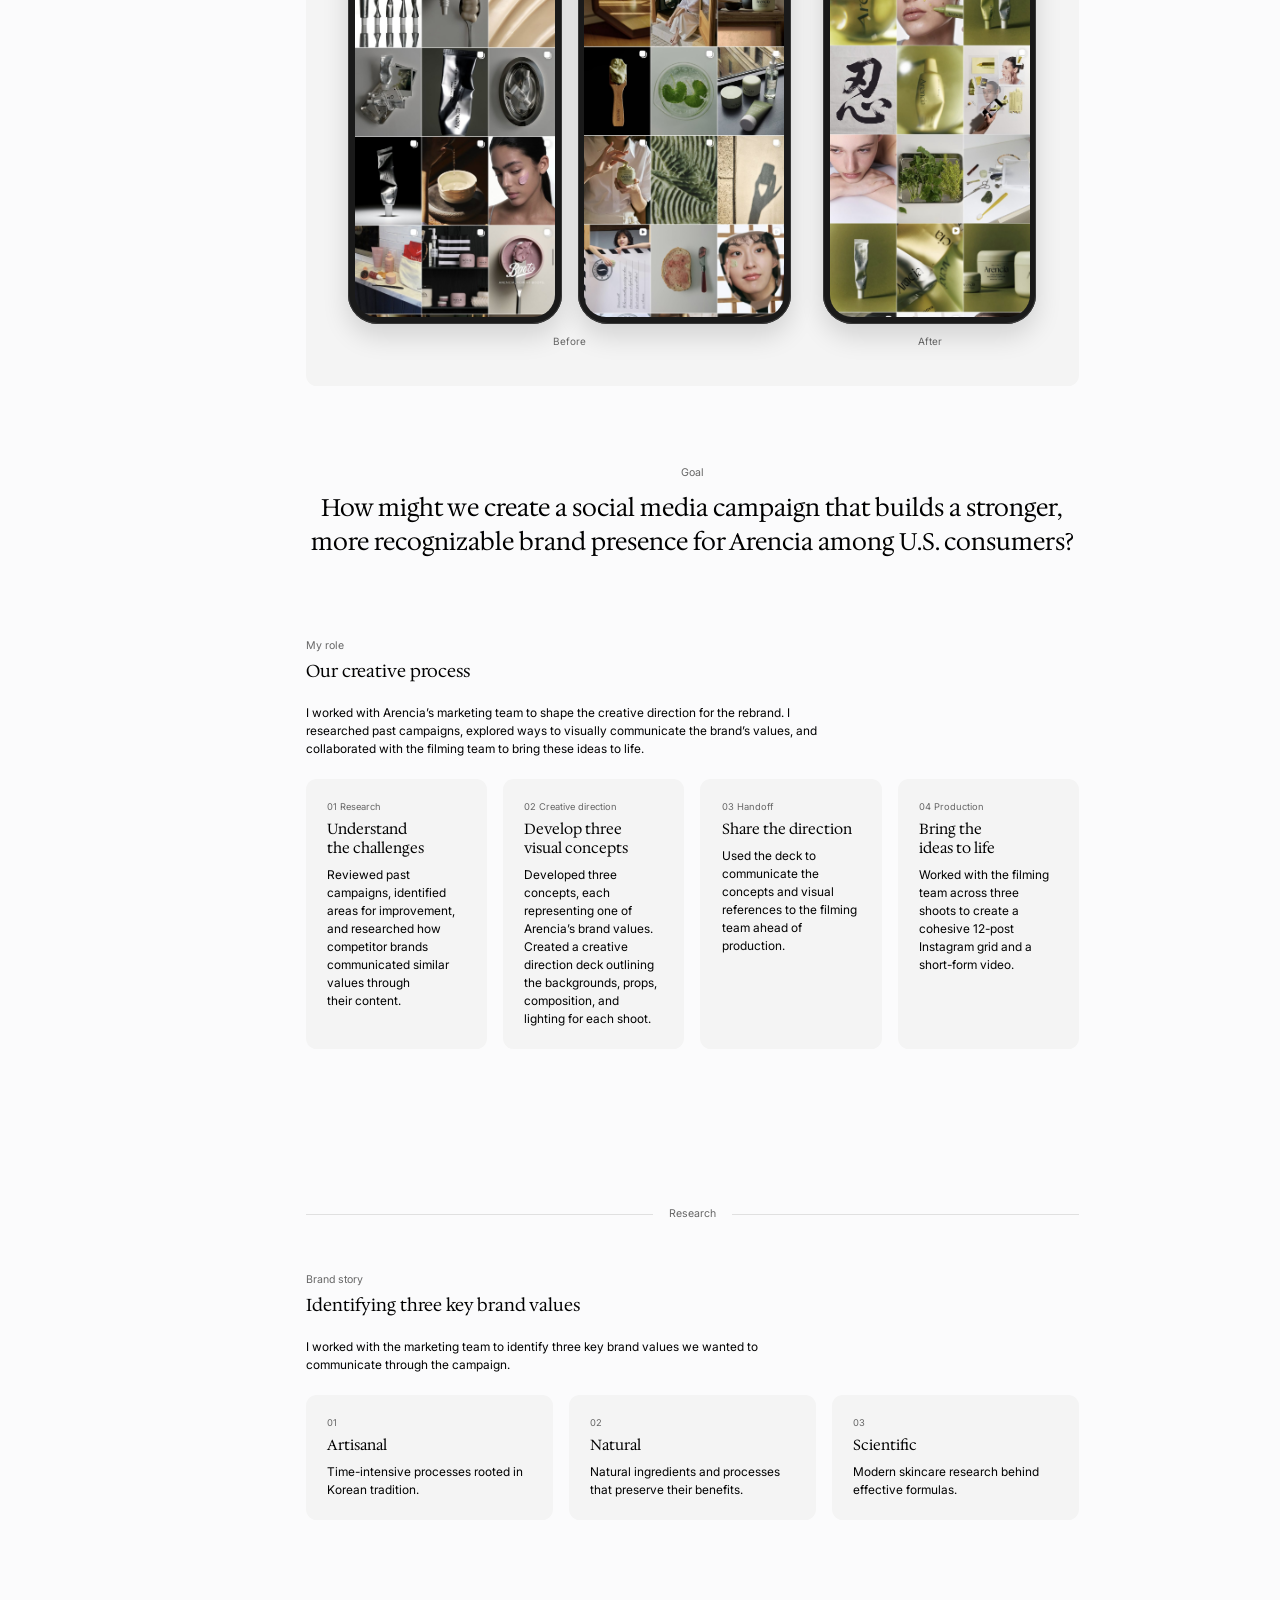
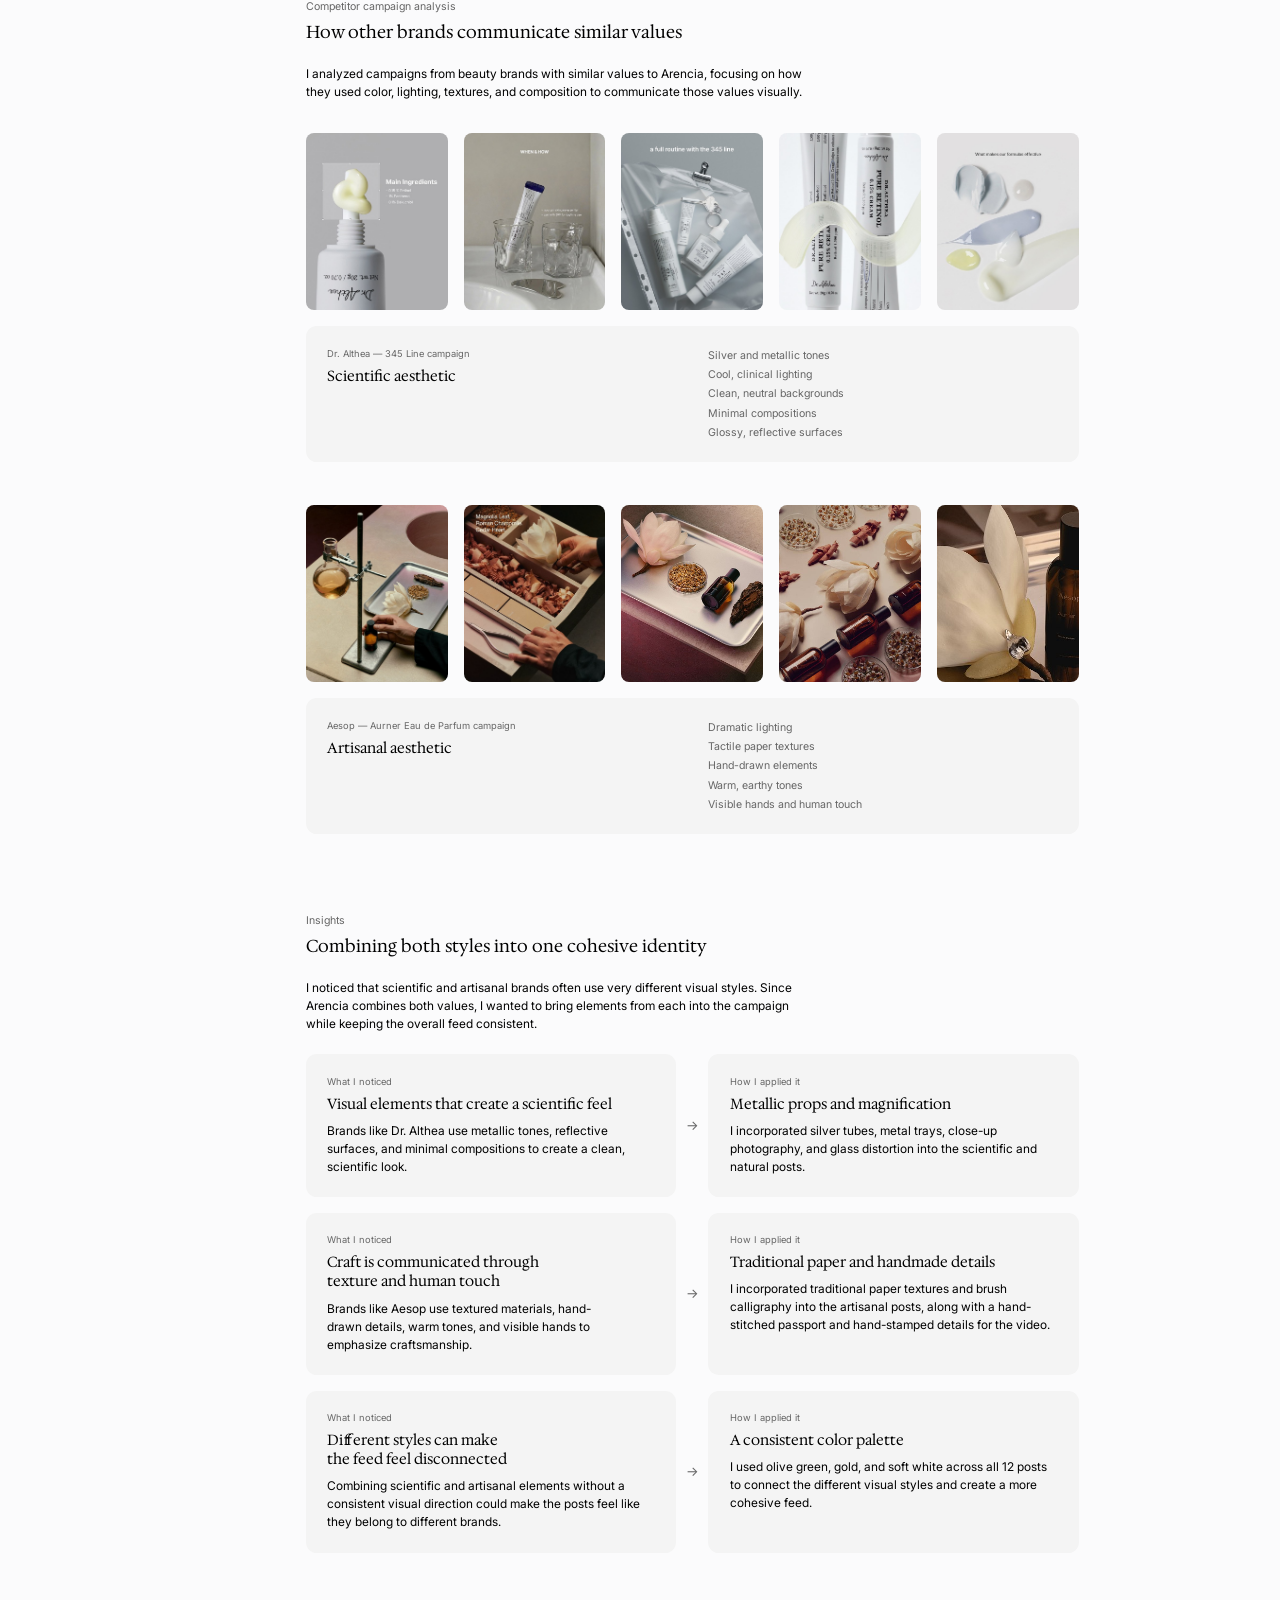
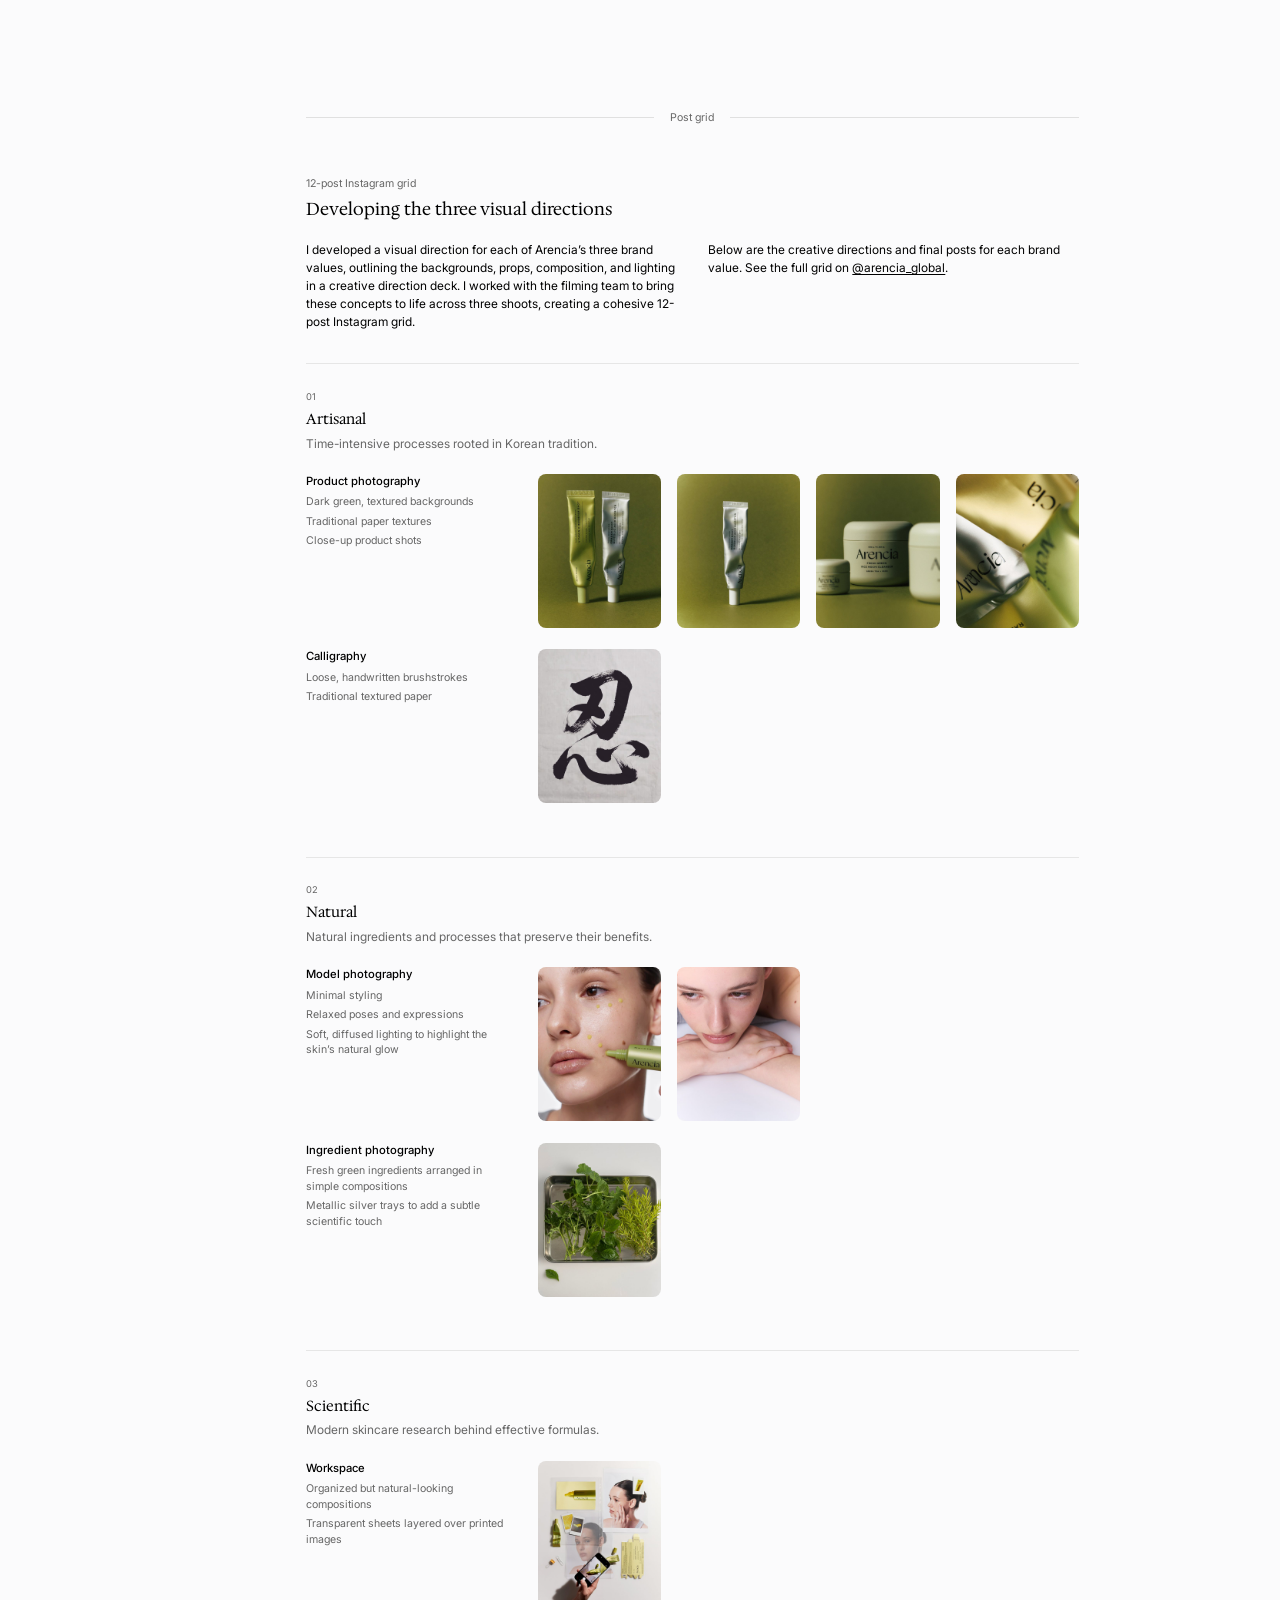
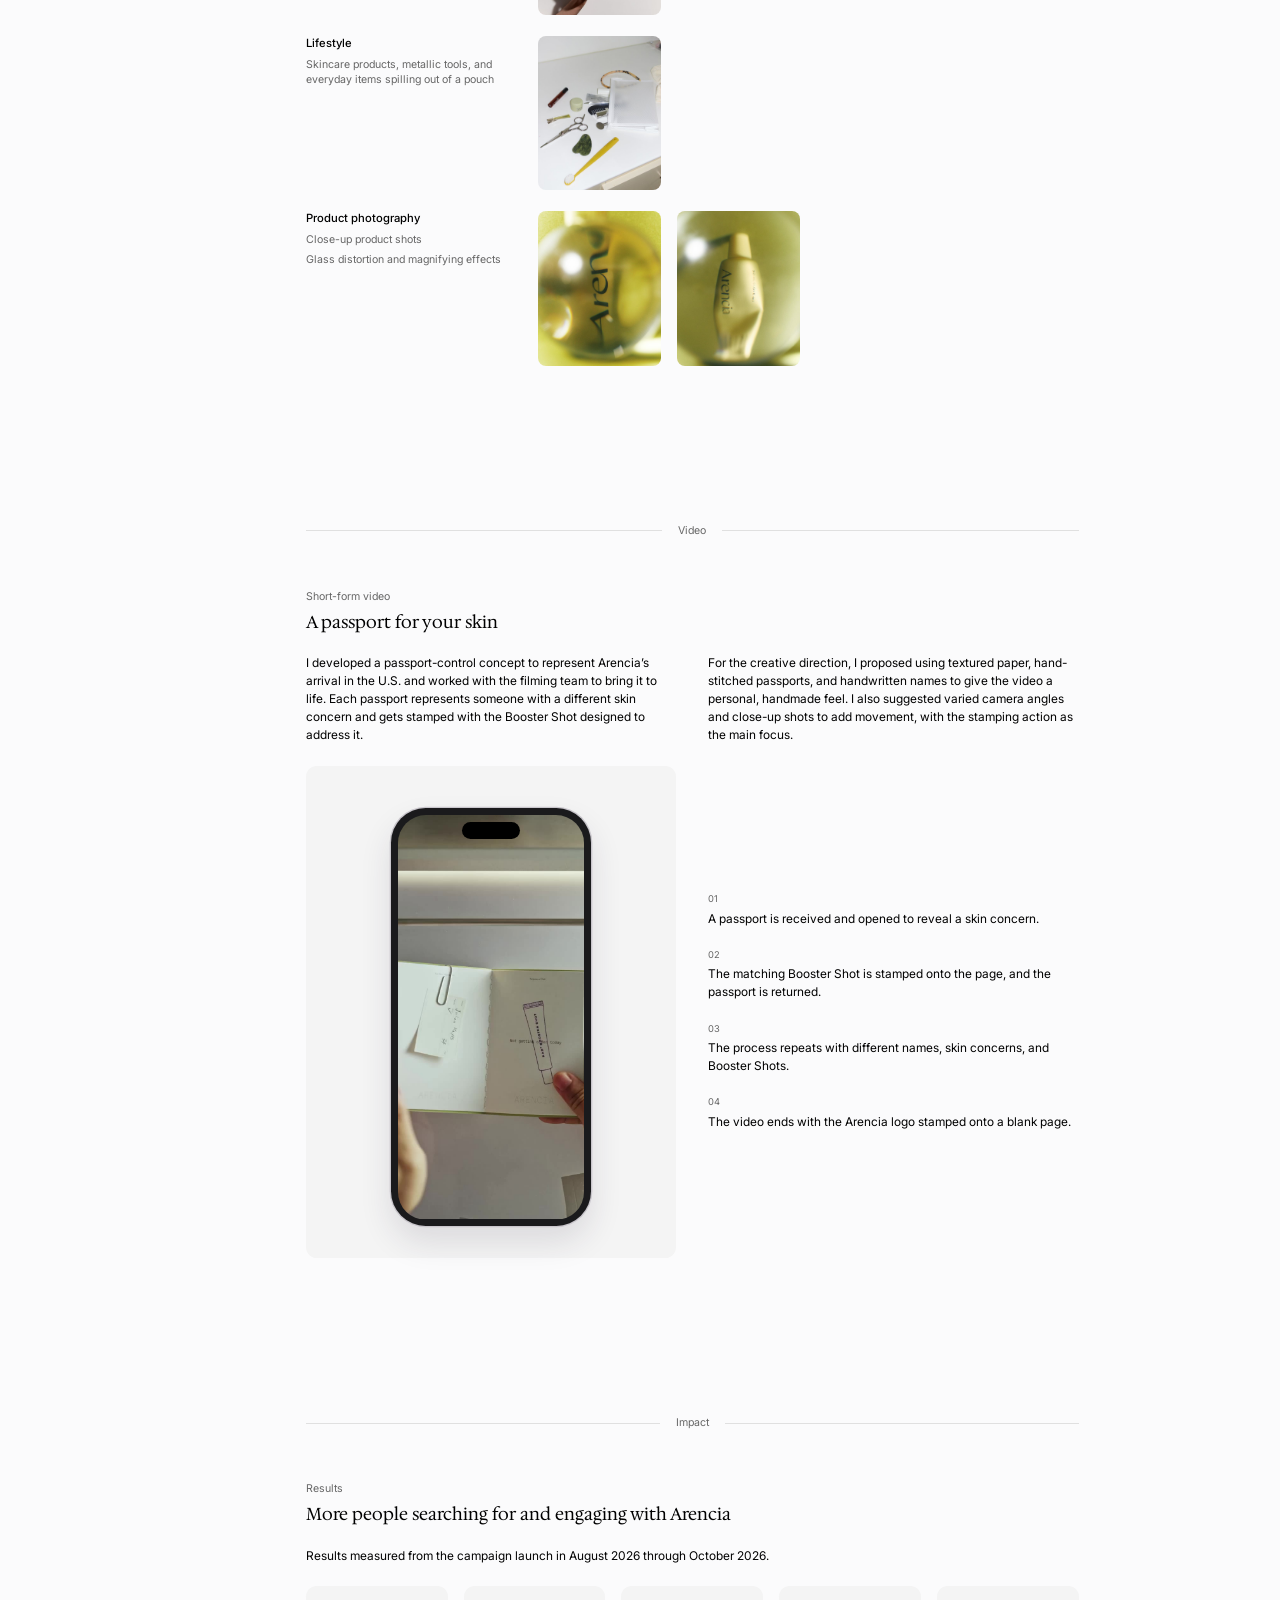
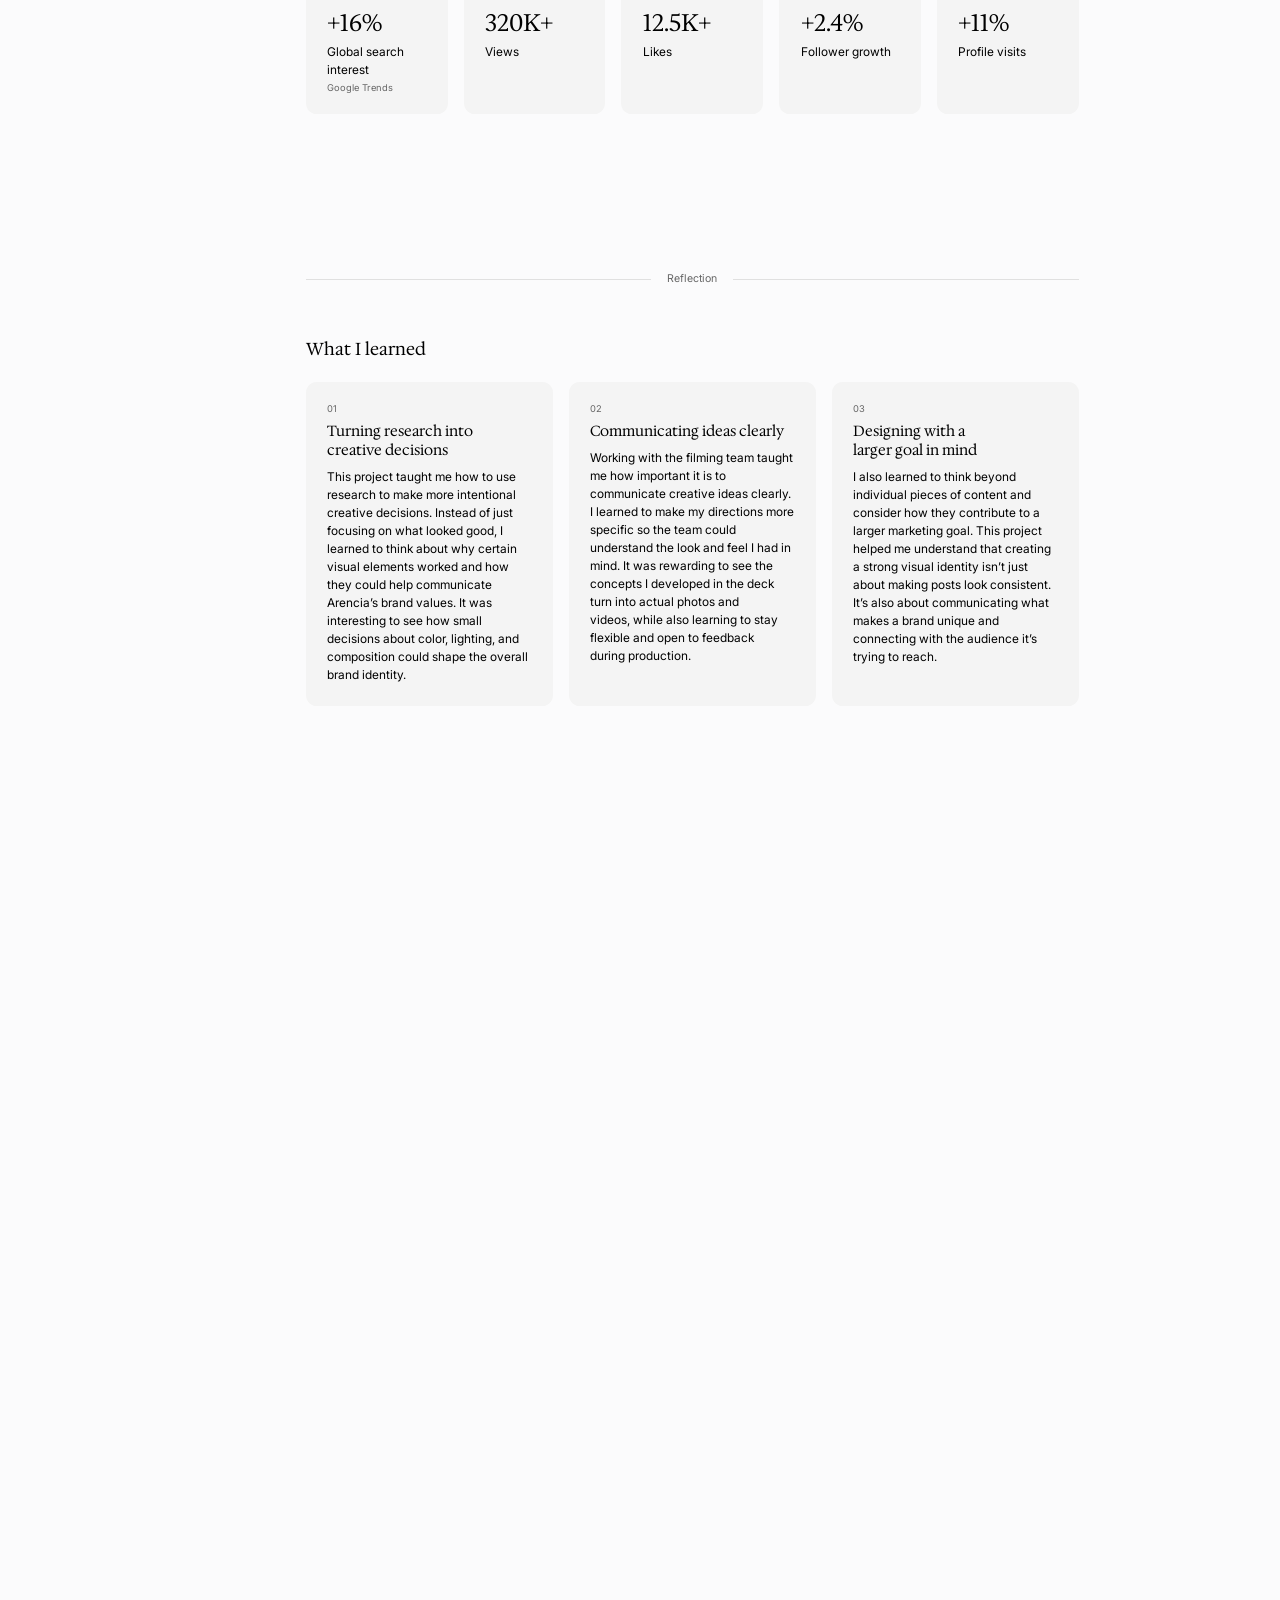
==== commit 72005db3: "Arencia: Before/After labels under the phones Co-Authored-By: Claude Opus 5.5 <noreply@anthropic.com" ====
--- a/arencia-site/index.html
+++ b/arencia-site/index.html
@@ -8,7 +8,7 @@
   <link rel="preconnect" href="https://fonts.googleapis.com">
   <link rel="preconnect" href="https://fonts.gstatic.com" crossorigin>
   <link href="https://fonts.googleapis.com/css2?family=Hedvig+Letters+Serif:opsz@12..24&family=Inter:wght@400;500&display=swap" rel="stylesheet">
-  <link rel="stylesheet" href="styles.css?v=13">
+  <link rel="stylesheet" href="styles.css?v=14">
   <script>
     // Scale the 1920px design to the window width, same as the other case studies.
     (function () {
--- a/arencia-site/styles.css
+++ b/arencia-site/styles.css
@@ -531,7 +531,8 @@
 .feeds { display: grid; grid-template-columns: 1fr var(--gutter) 1fr var(--text-gap) 1fr; }
 .feeds__before { grid-column: 1 / 4; }
 .feeds__after { grid-column: 5; }
-.feeds figure { margin: 0; display: flex; flex-direction: column; gap: 12px; }
+.feeds figure { margin: 0; display: flex; flex-direction: column; gap: 16px; }
+.feeds figcaption { order: 2; }   /* label sits under the phones */
 .feeds__pair { display: grid; grid-template-columns: 1fr 1fr; gap: var(--gutter); }
 .feeds { padding: 56px 64px; border-radius: 16px; background: var(--surface); }
 .feeds .caption { text-align: center; }
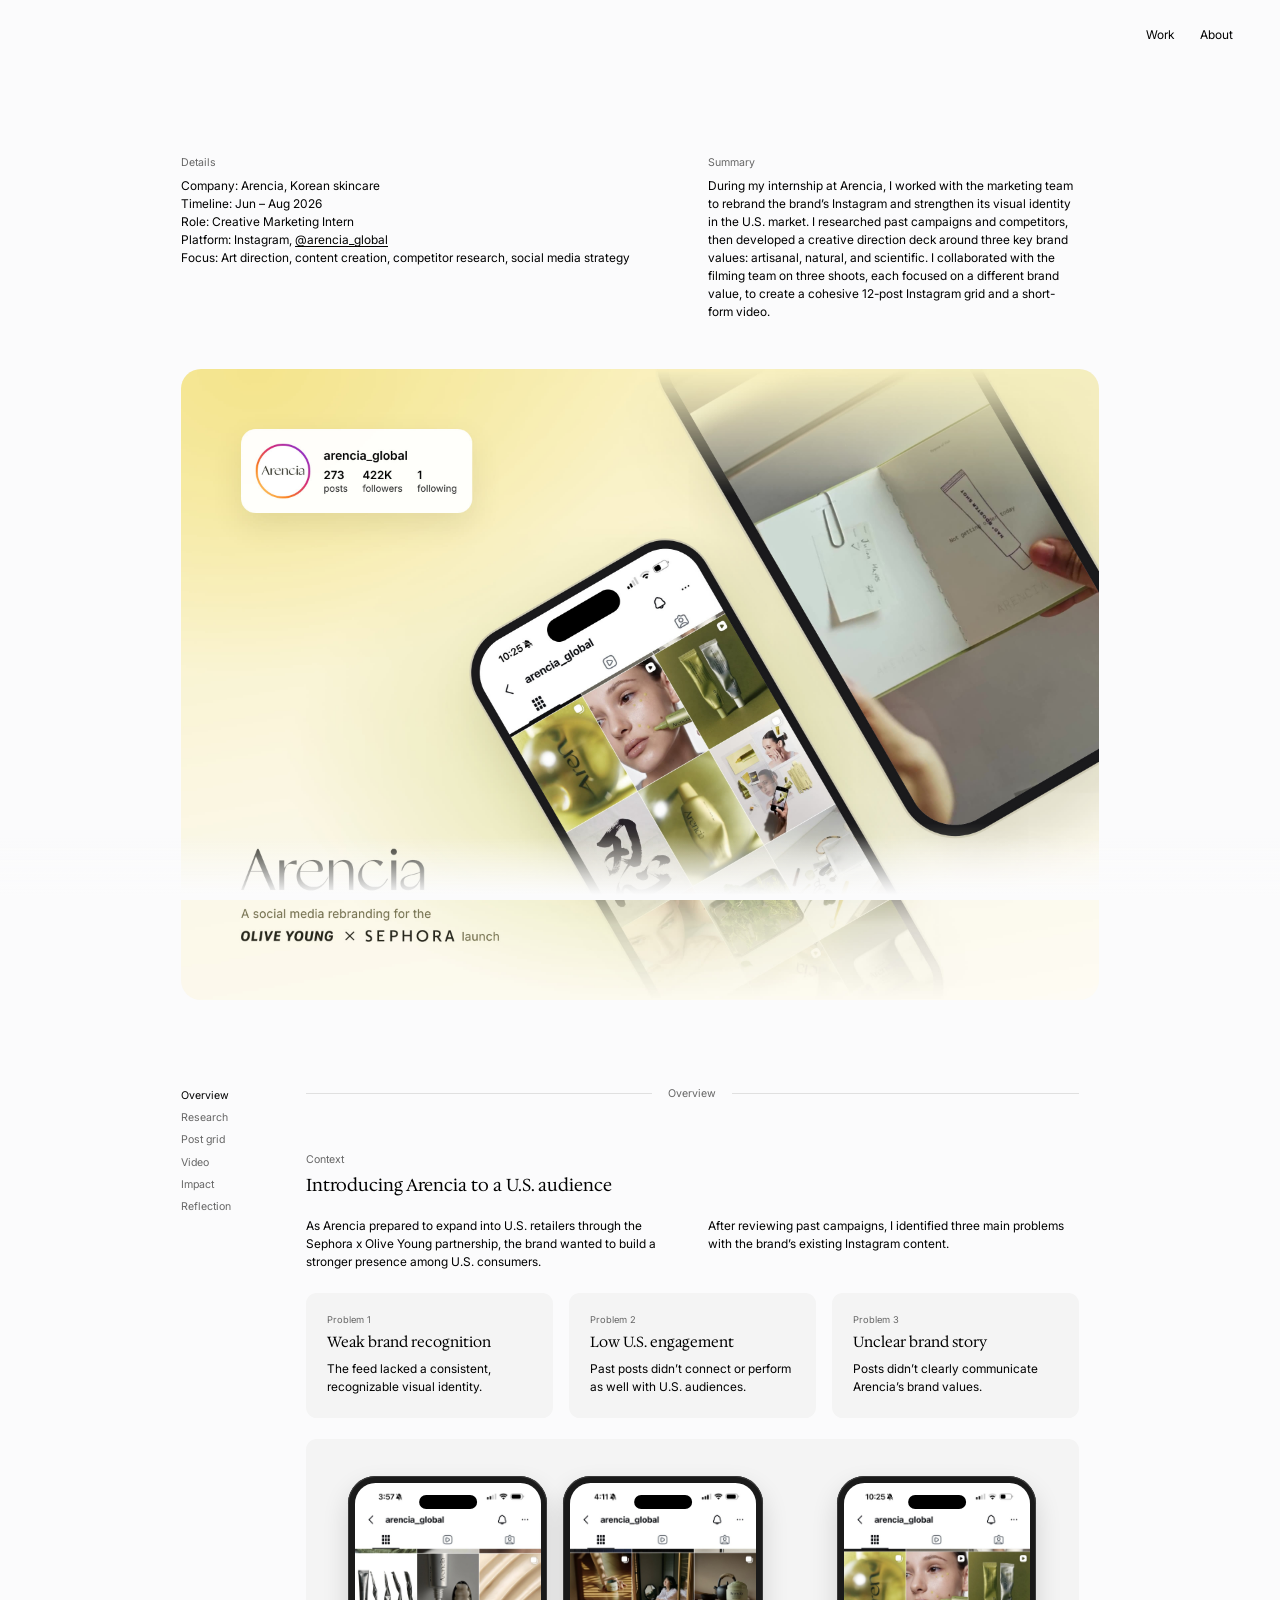
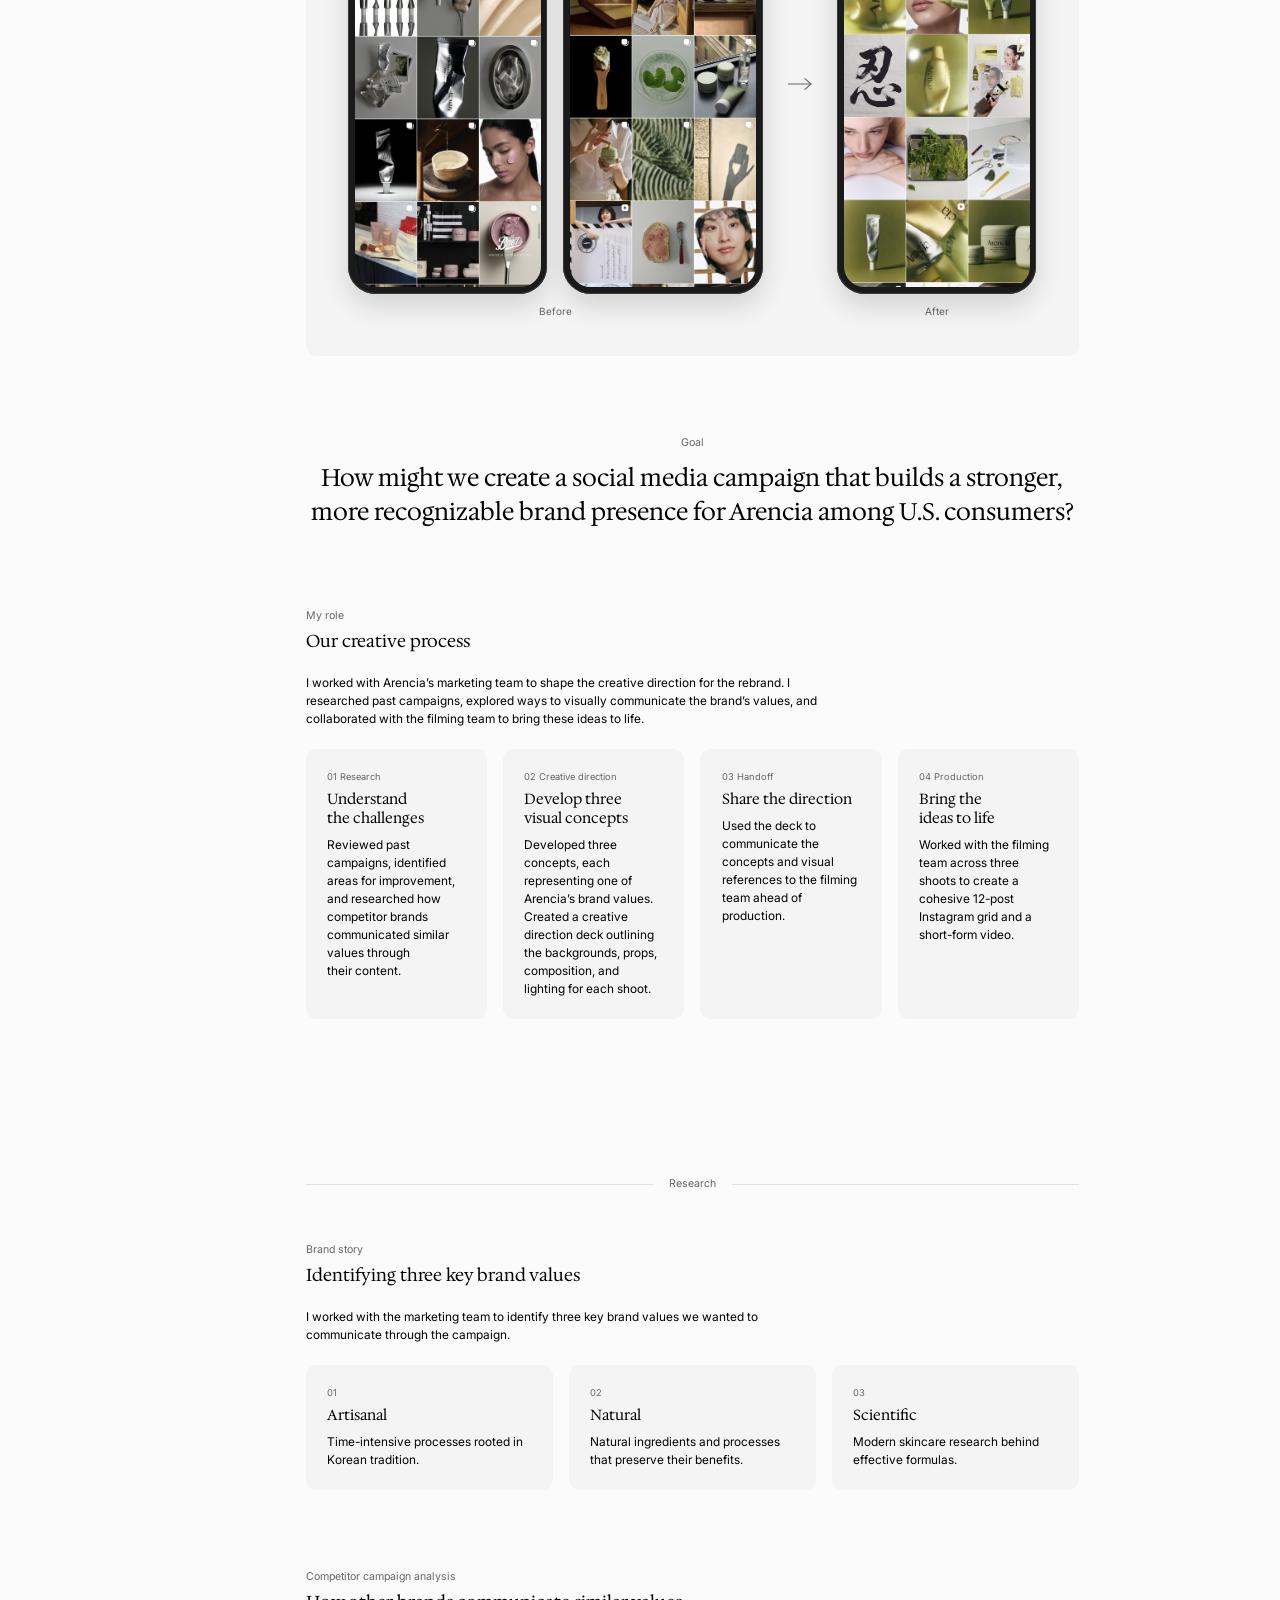
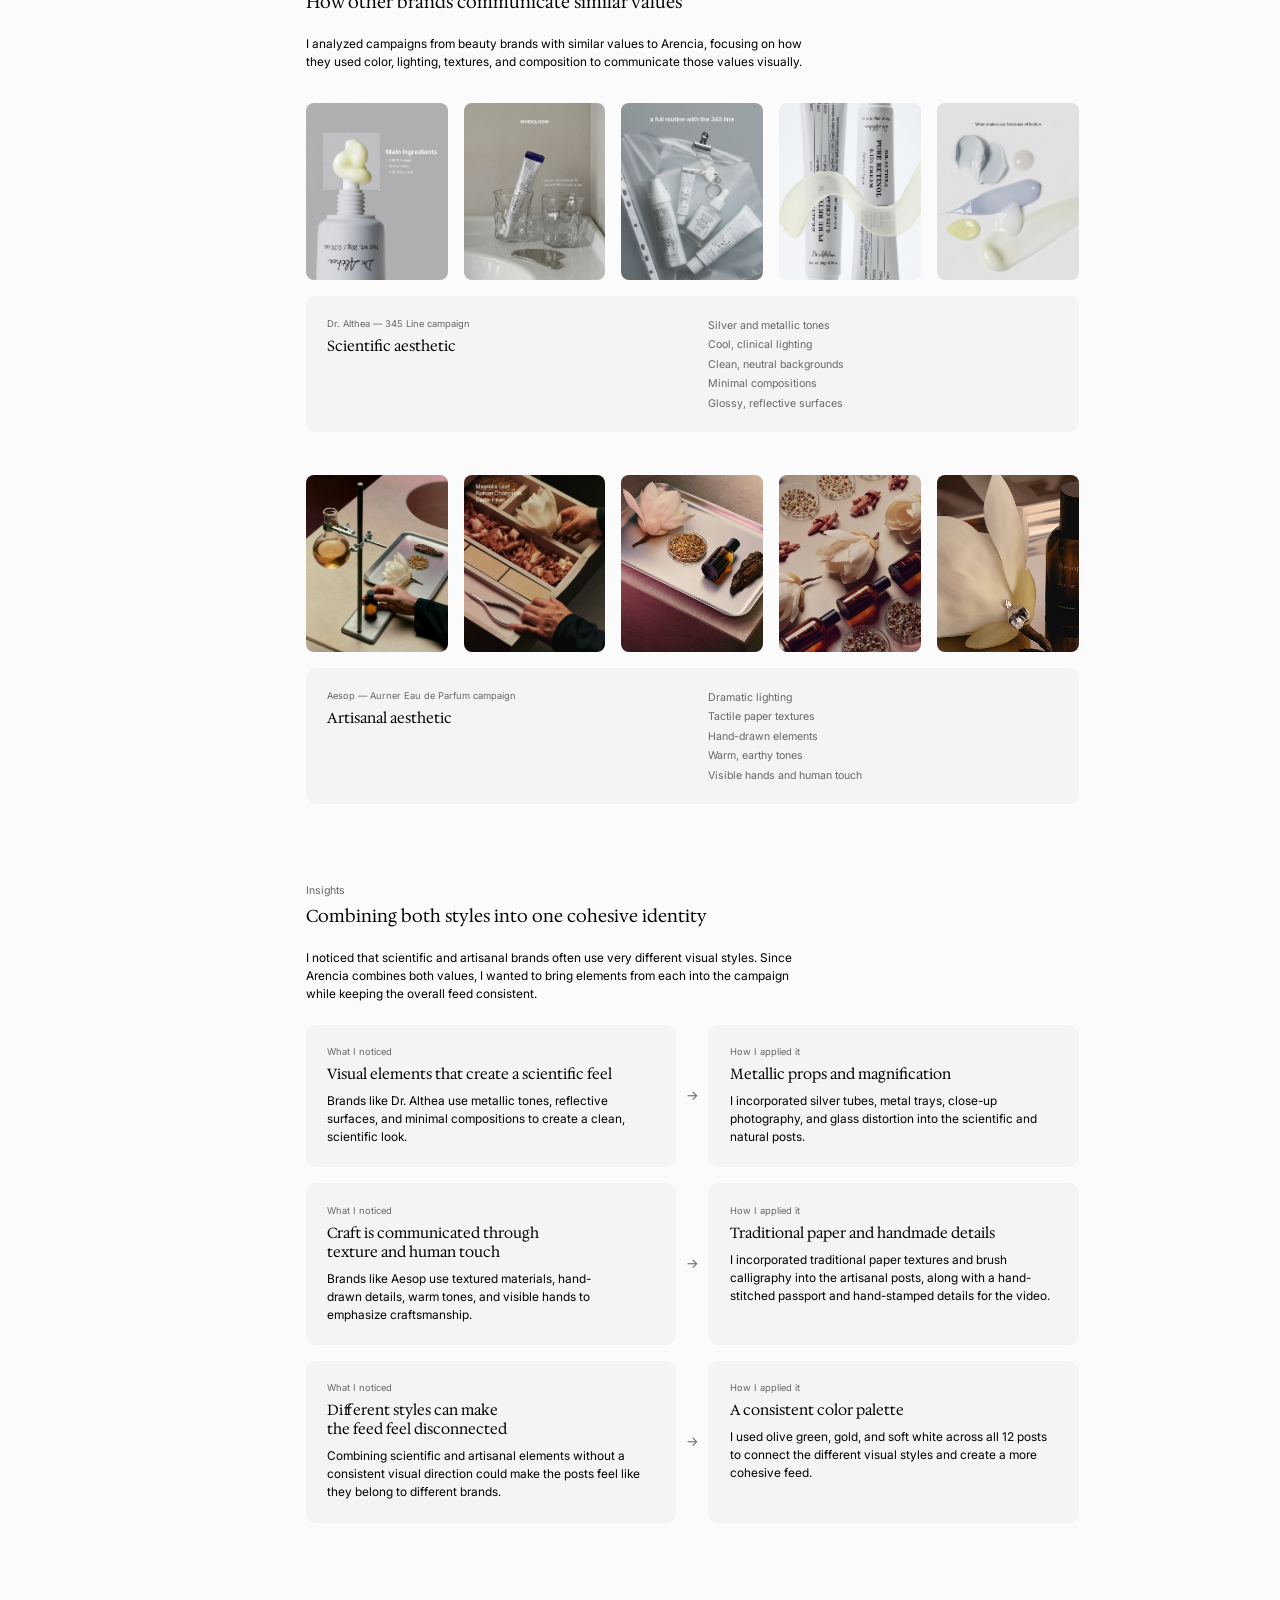
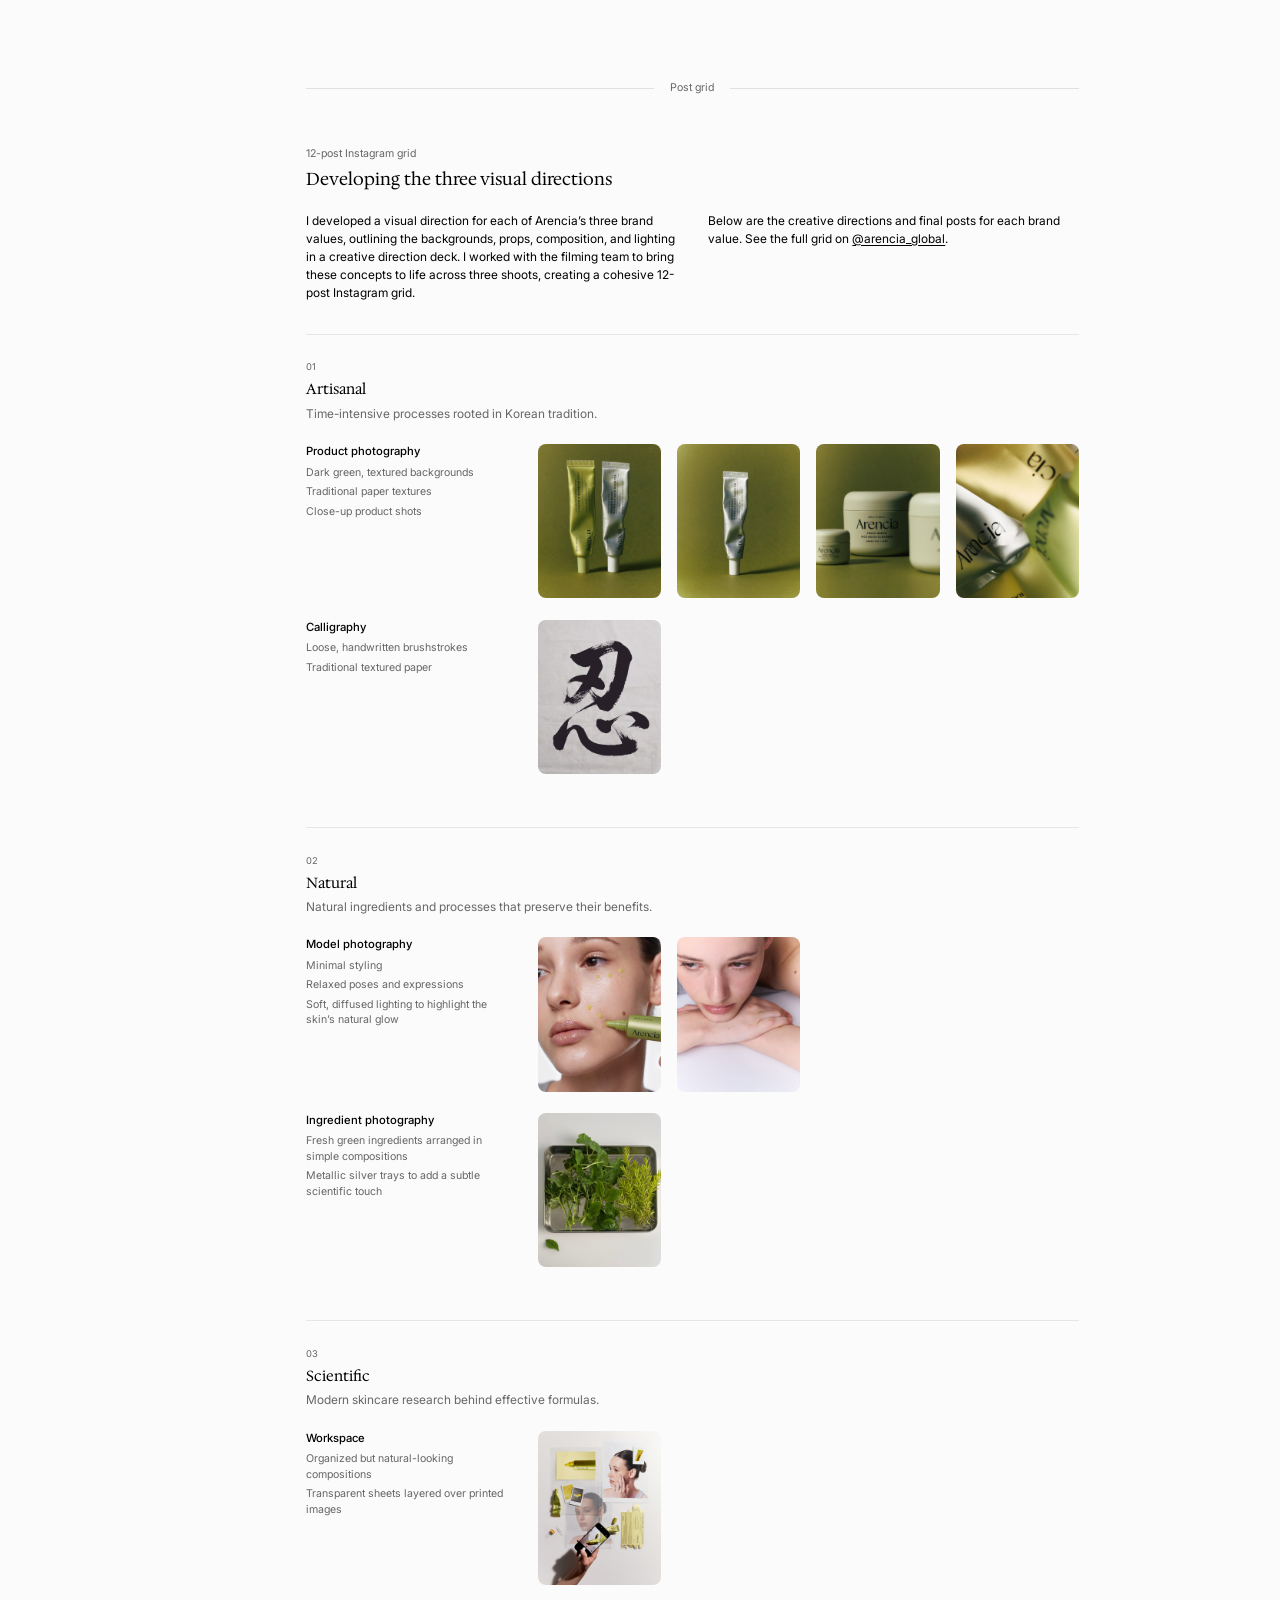
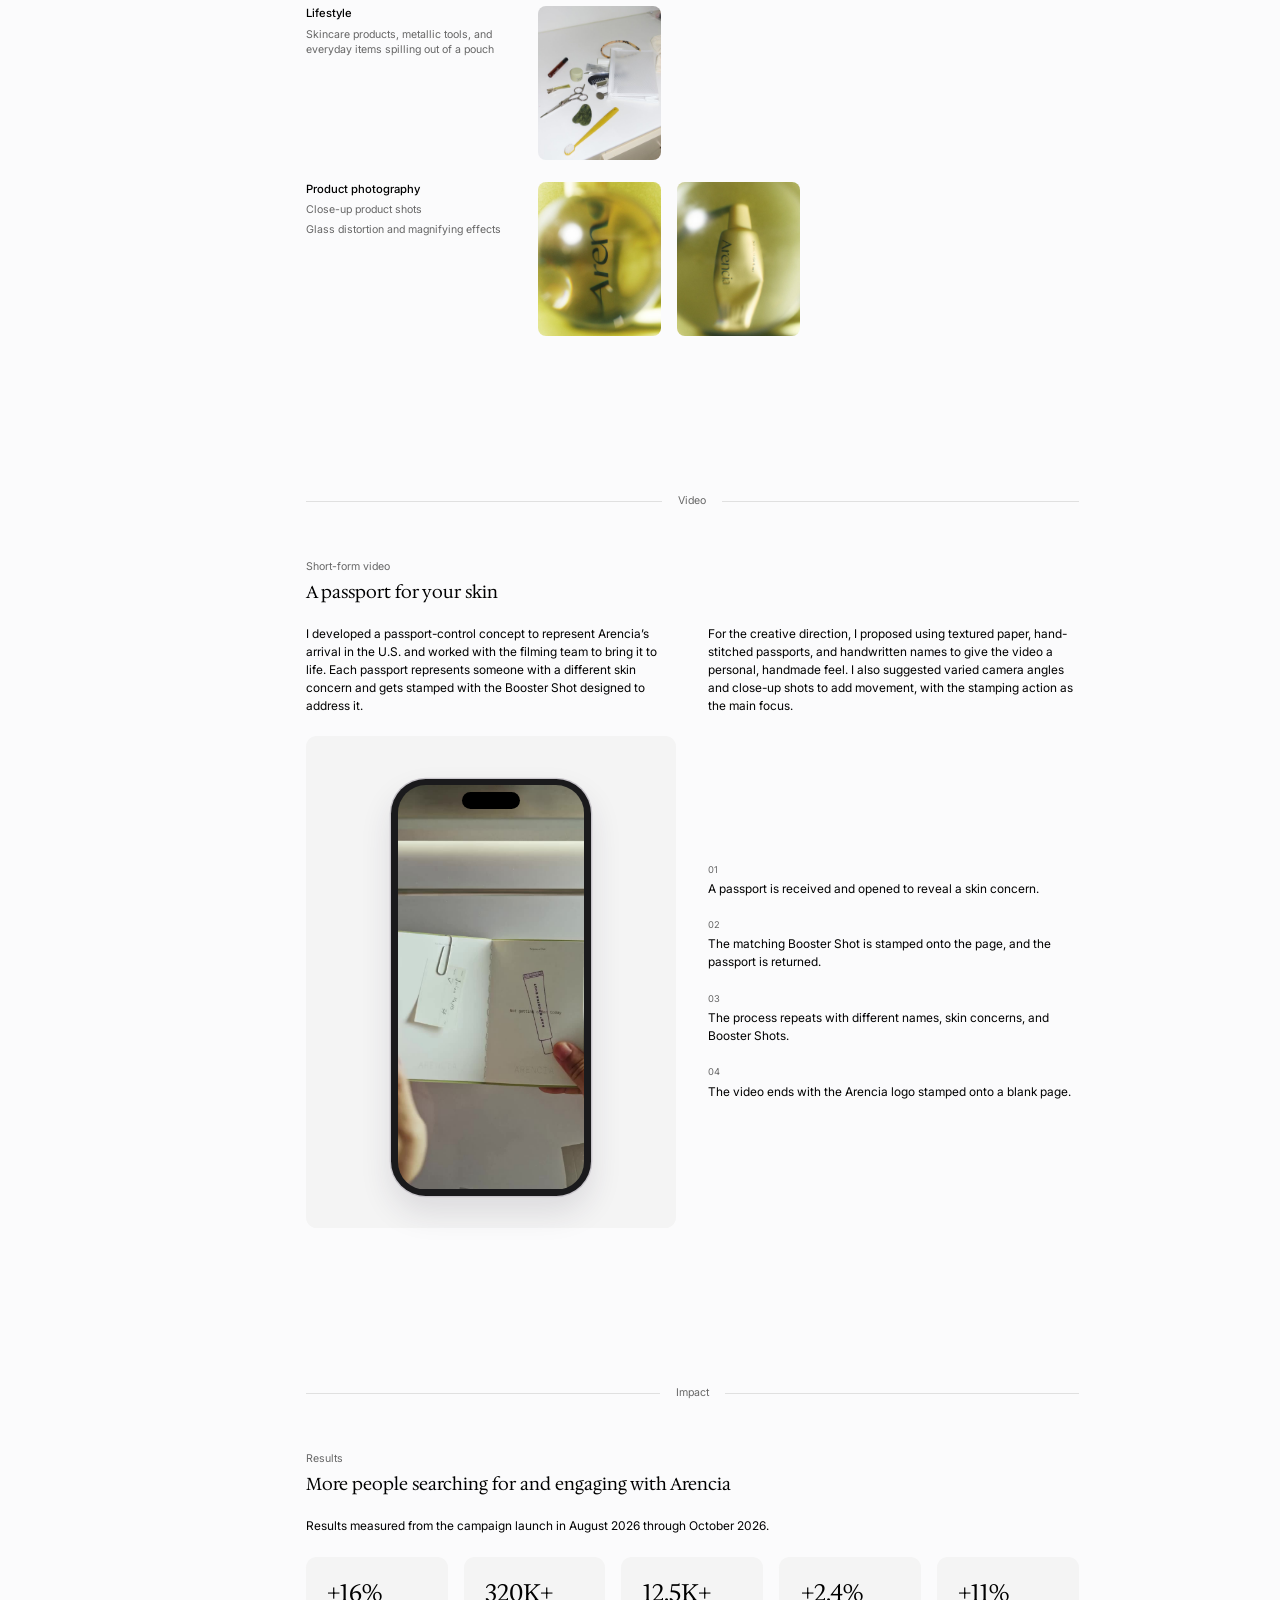
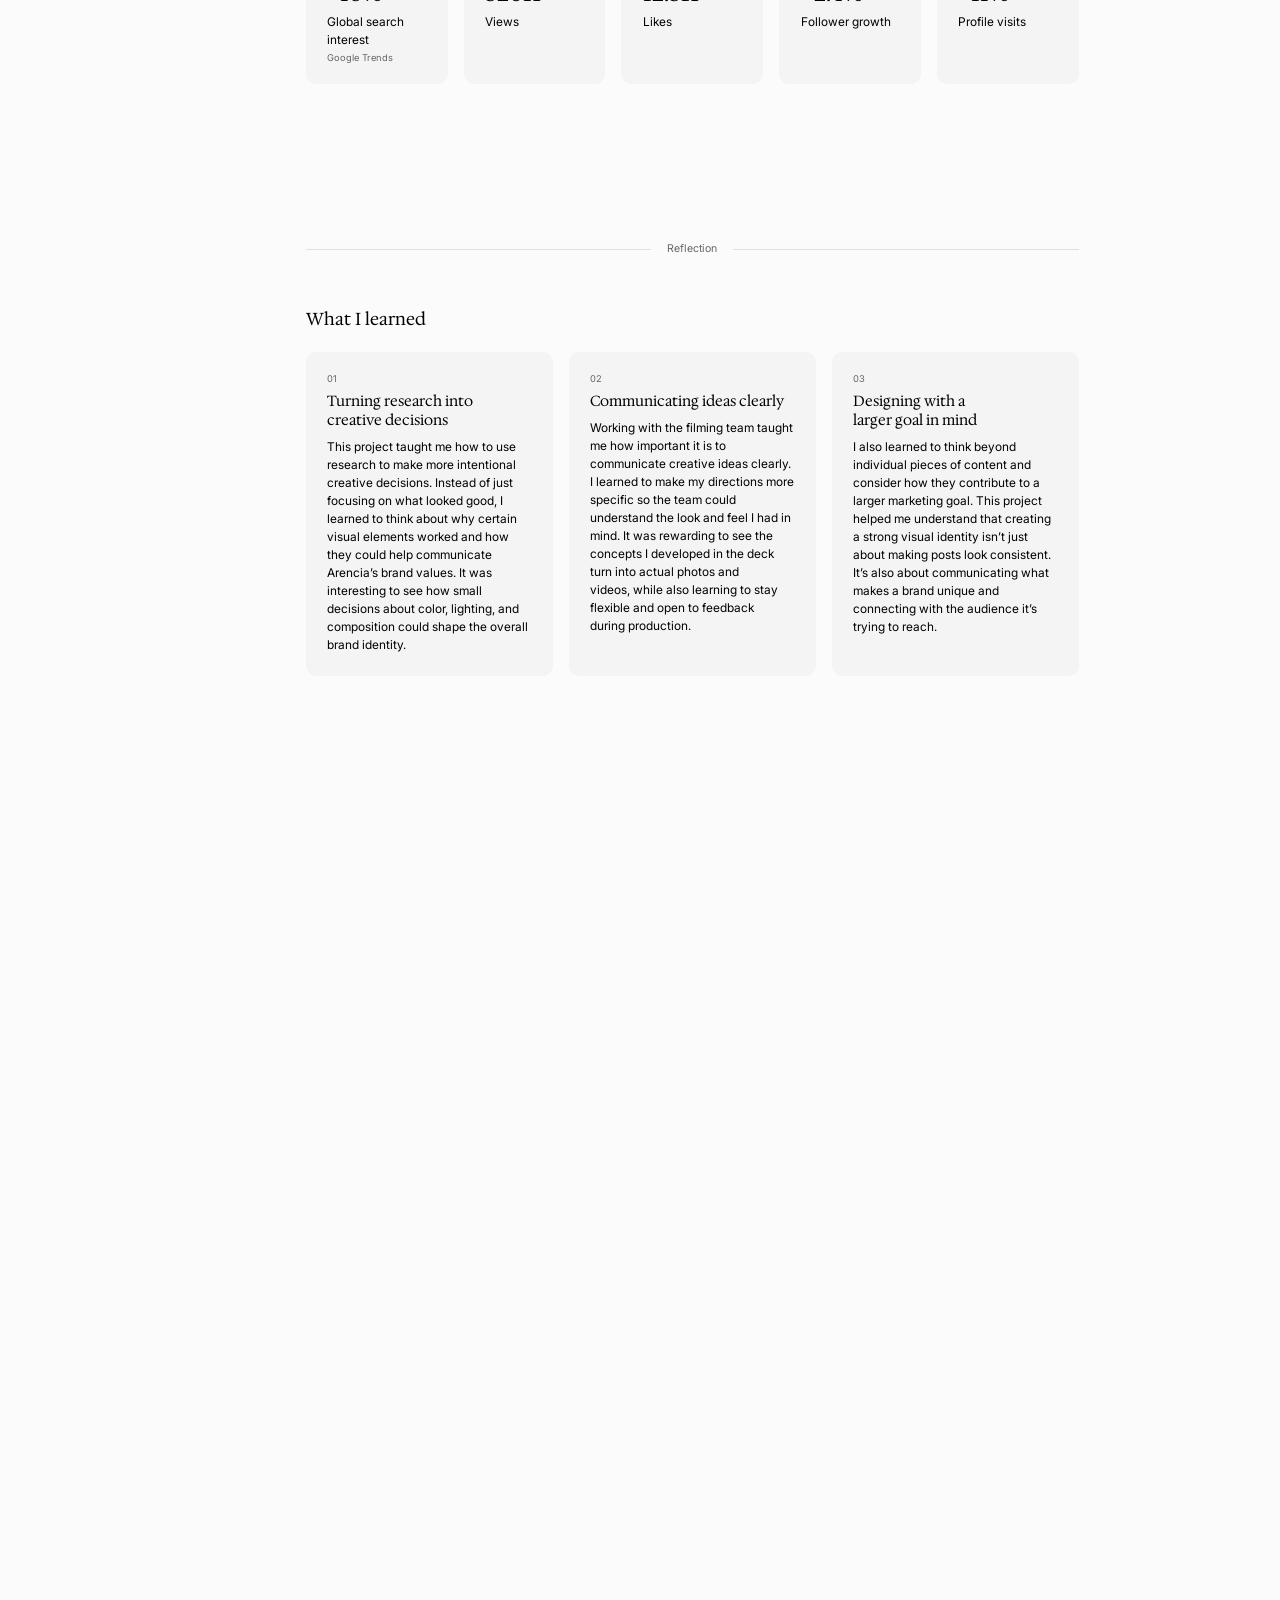
==== commit 31310a39: "Arencia: arrow between before and after feeds Co-Authored-By: Claude Opus 5.5 <noreply@anthropic.com" ====
--- a/arencia-site/index.html
+++ b/arencia-site/index.html
@@ -8,7 +8,7 @@
   <link rel="preconnect" href="https://fonts.googleapis.com">
   <link rel="preconnect" href="https://fonts.gstatic.com" crossorigin>
   <link href="https://fonts.googleapis.com/css2?family=Hedvig+Letters+Serif:opsz@12..24&family=Inter:wght@400;500&display=swap" rel="stylesheet">
-  <link rel="stylesheet" href="styles.css?v=14">
+  <link rel="stylesheet" href="styles.css?v=15">
   <script>
     // Scale the 1920px design to the window width, same as the other case studies.
     (function () {
@@ -95,6 +95,7 @@
                   <div class="phone"><img src="images/feed-before-2.jpg?v=4" width="900" height="1955" loading="lazy" alt="Earlier posts in warm wood and green: a hanok interior, a teapot, a wooden spatula of cleanser, a shadow of a hand and a Sephora letter"></div>
                 </div>
               </figure>
+              <div class="feeds__arrow" aria-hidden="true"><svg width="40" height="24" viewBox="0 0 40 24" fill="none" stroke="currentColor" stroke-width="1.6" stroke-linecap="round" stroke-linejoin="round"><path d="M2 12h34"/><path d="M27 4l9 8-9 8"/></svg></div>
               <figure class="feeds__after">
                 <figcaption class="caption">After</figcaption>
                 <div class="phone"><img src="images/feed-after-grid.jpg?v=2" width="900" height="1955" loading="lazy" alt="The rebranded grid in olive green, gold and soft white: a bottle under glass, models, calligraphy, greens on a silver tray and Booster Shot tubes"></div>
--- a/arencia-site/styles.css
+++ b/arencia-site/styles.css
@@ -528,9 +528,10 @@
 
 /* ---- Arencia additions ---- */
 /* Feed before (two screenshots) and after (one), at the same post size */
-.feeds { display: grid; grid-template-columns: 1fr var(--gutter) 1fr var(--text-gap) 1fr; }
+.feeds { display: grid; grid-template-columns: 1fr var(--gutter) 1fr 112px 1fr; }
 .feeds__before { grid-column: 1 / 4; }
 .feeds__after { grid-column: 5; }
+.feeds__arrow { grid-column: 4; grid-row: 1; display: flex; align-items: center; justify-content: center; padding-bottom: 40px; color: var(--black-60); }  /* centred on the phones, not their labels */
 .feeds figure { margin: 0; display: flex; flex-direction: column; gap: 16px; }
 .feeds figcaption { order: 2; }   /* label sits under the phones */
 .feeds__pair { display: grid; grid-template-columns: 1fr 1fr; gap: var(--gutter); }
@@ -573,6 +574,7 @@
   .duo-panel, .video-row { grid-template-columns: 1fr; }
   .feeds { grid-template-columns: 1fr; gap: 32px; }
   .feeds__before, .feeds__after { grid-column: 1; }
+  .feeds__arrow { grid-column: 1; grid-row: auto; padding: 0; transform: rotate(90deg); }
   .feeds { padding: 24px; }
   .feeds__after .phone { width: calc((100% - 12px) / 2); }
   .feeds__pair { gap: 12px; }
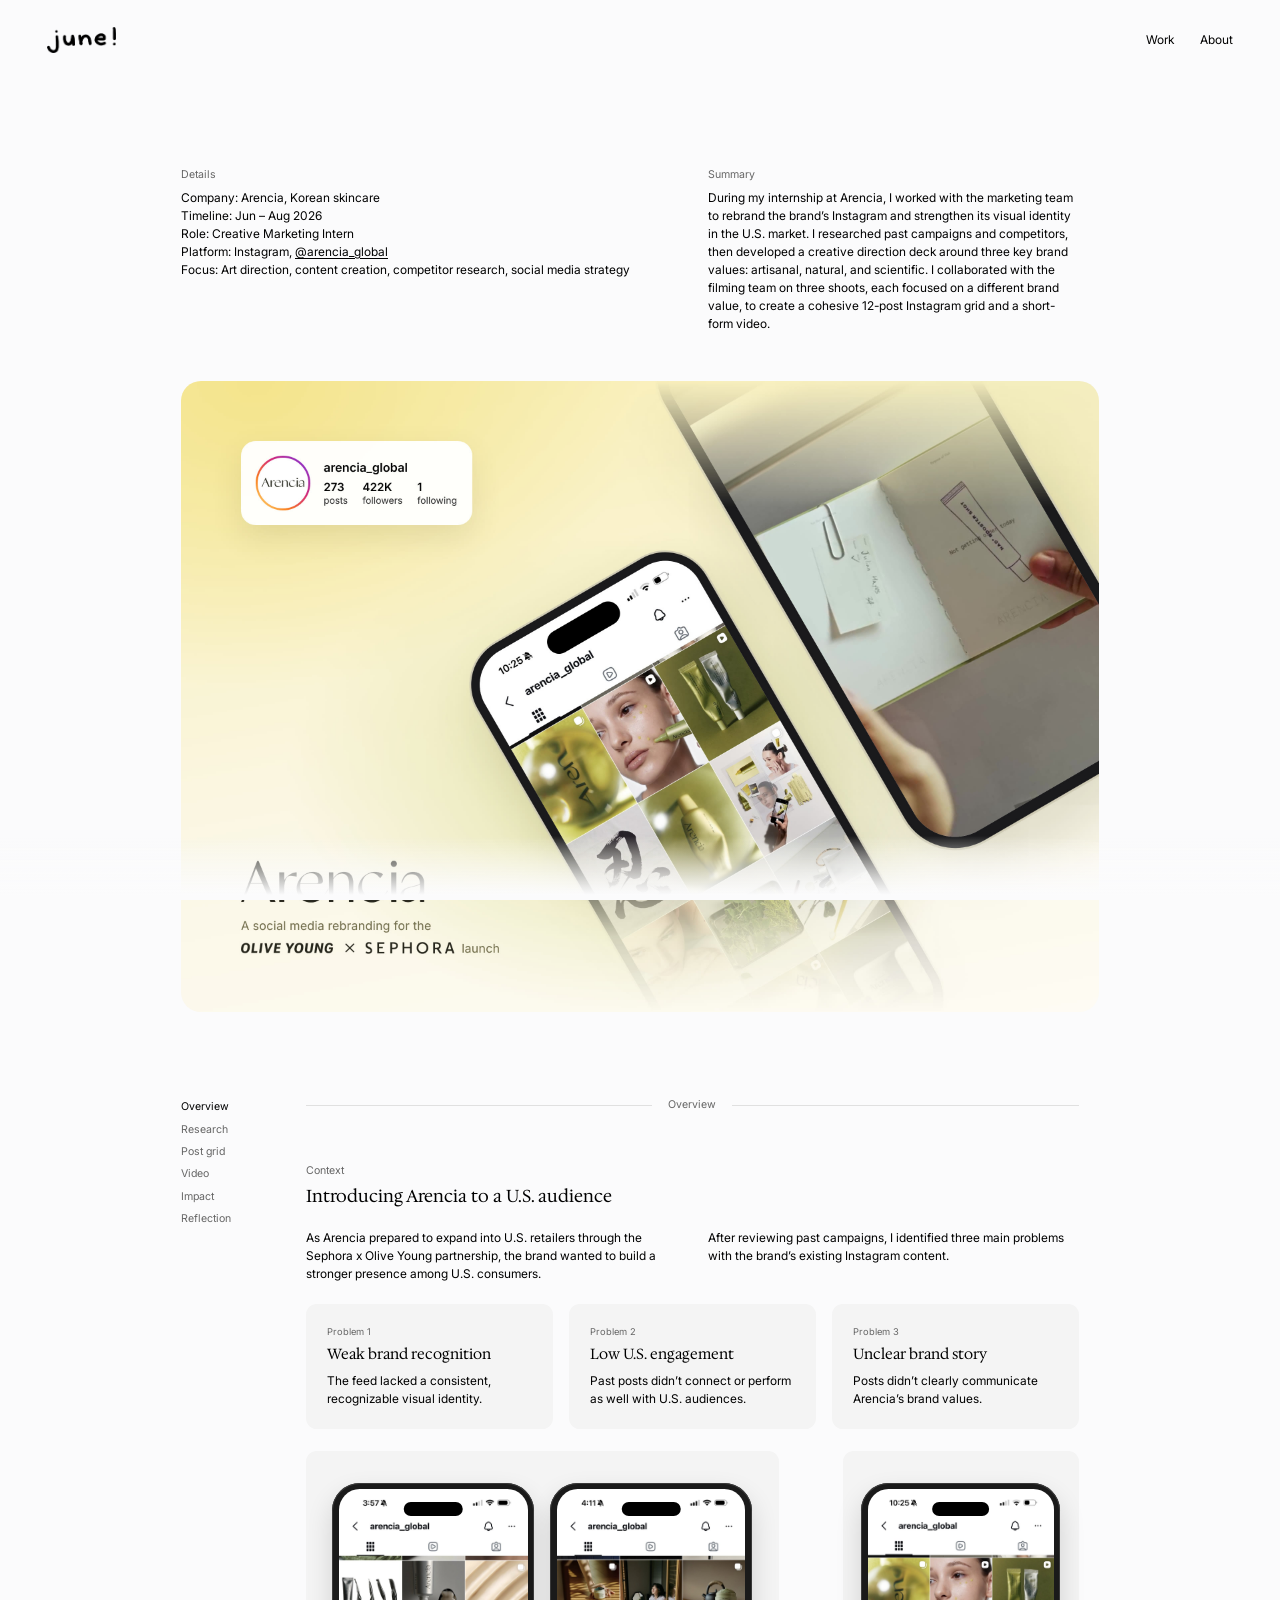
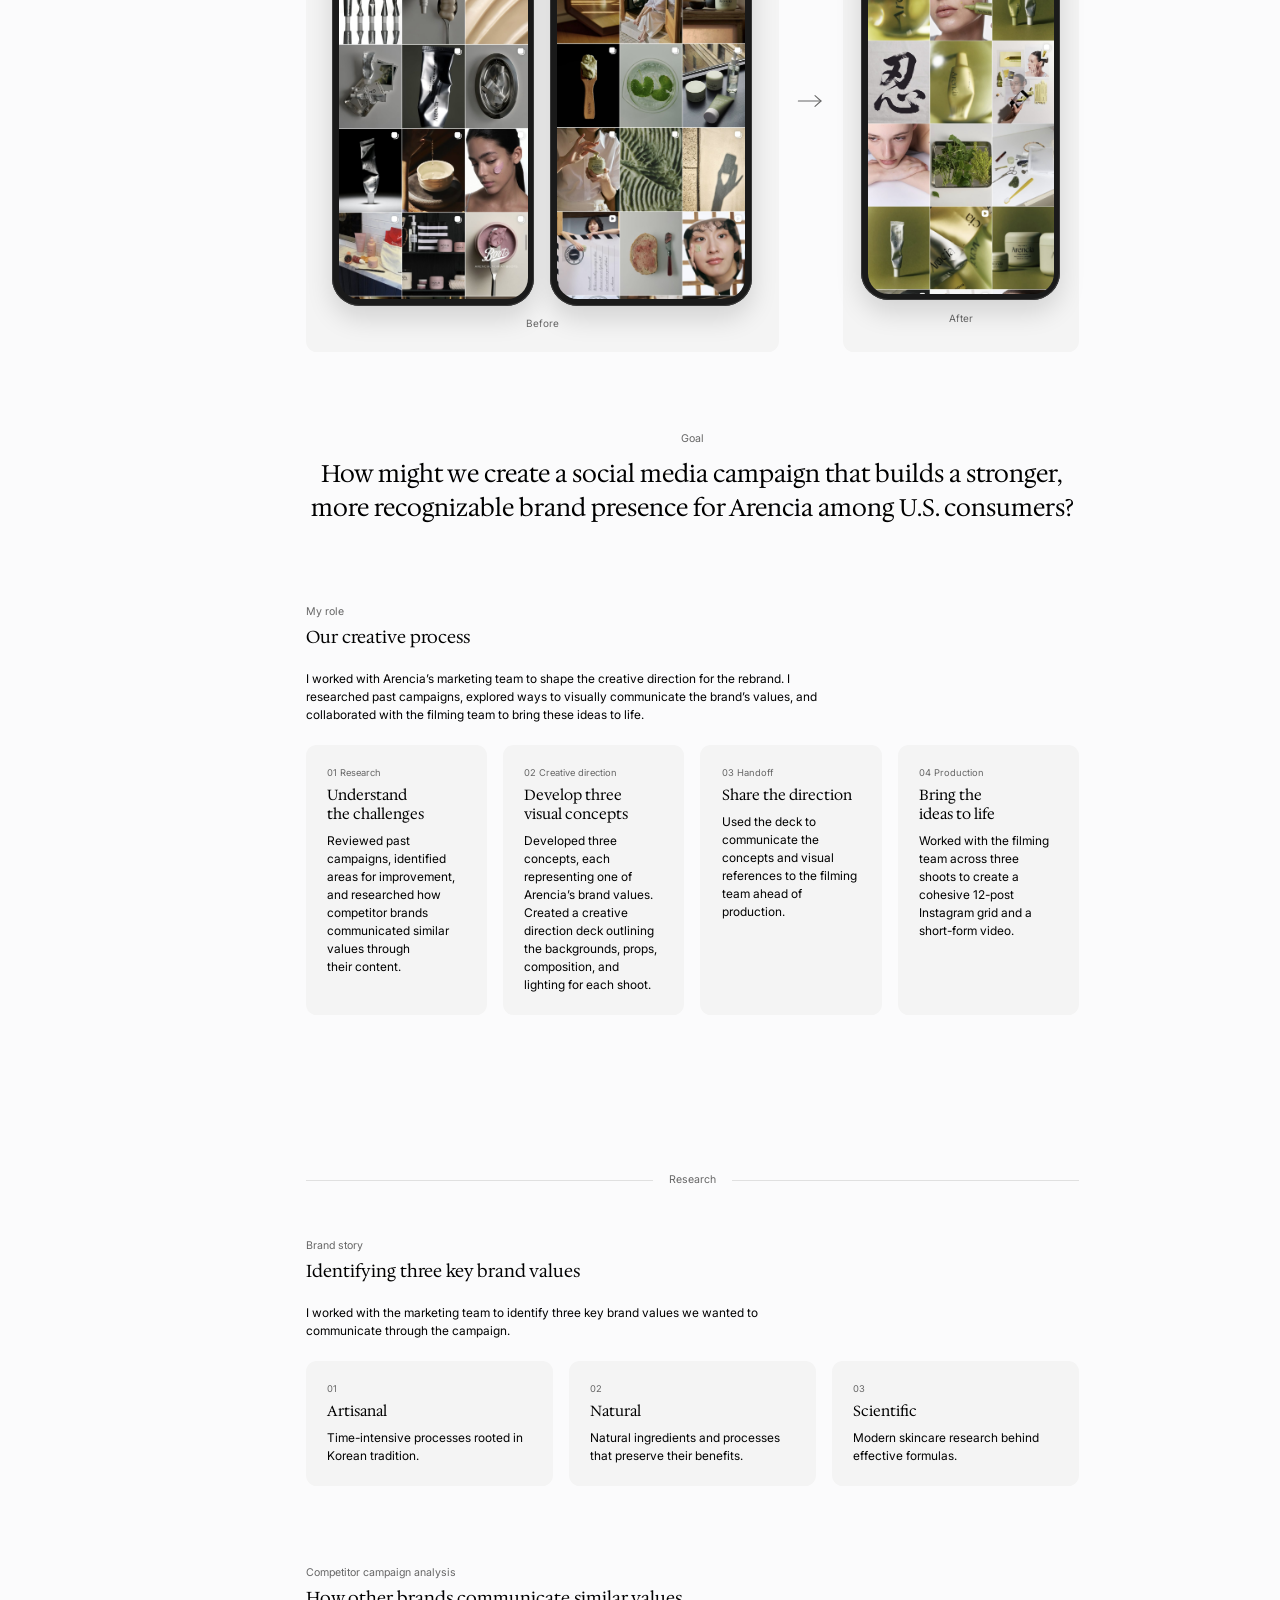
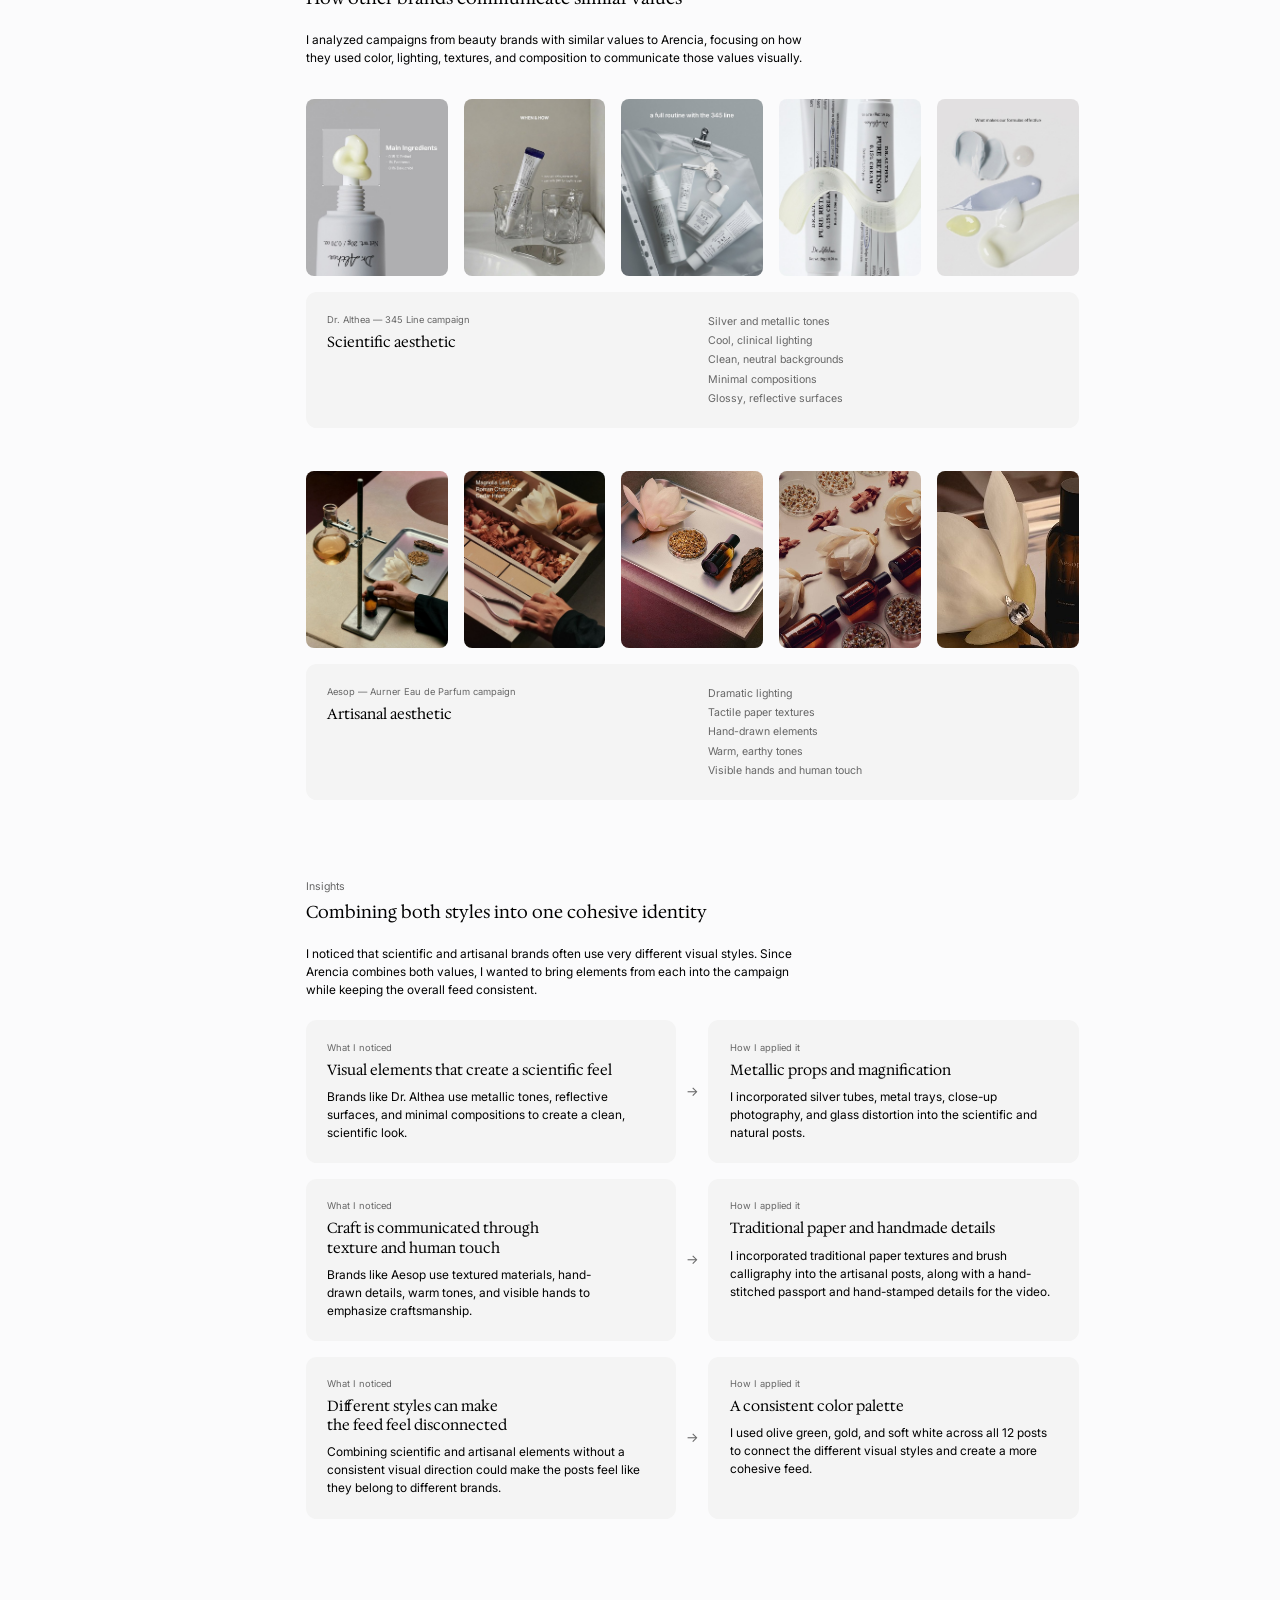
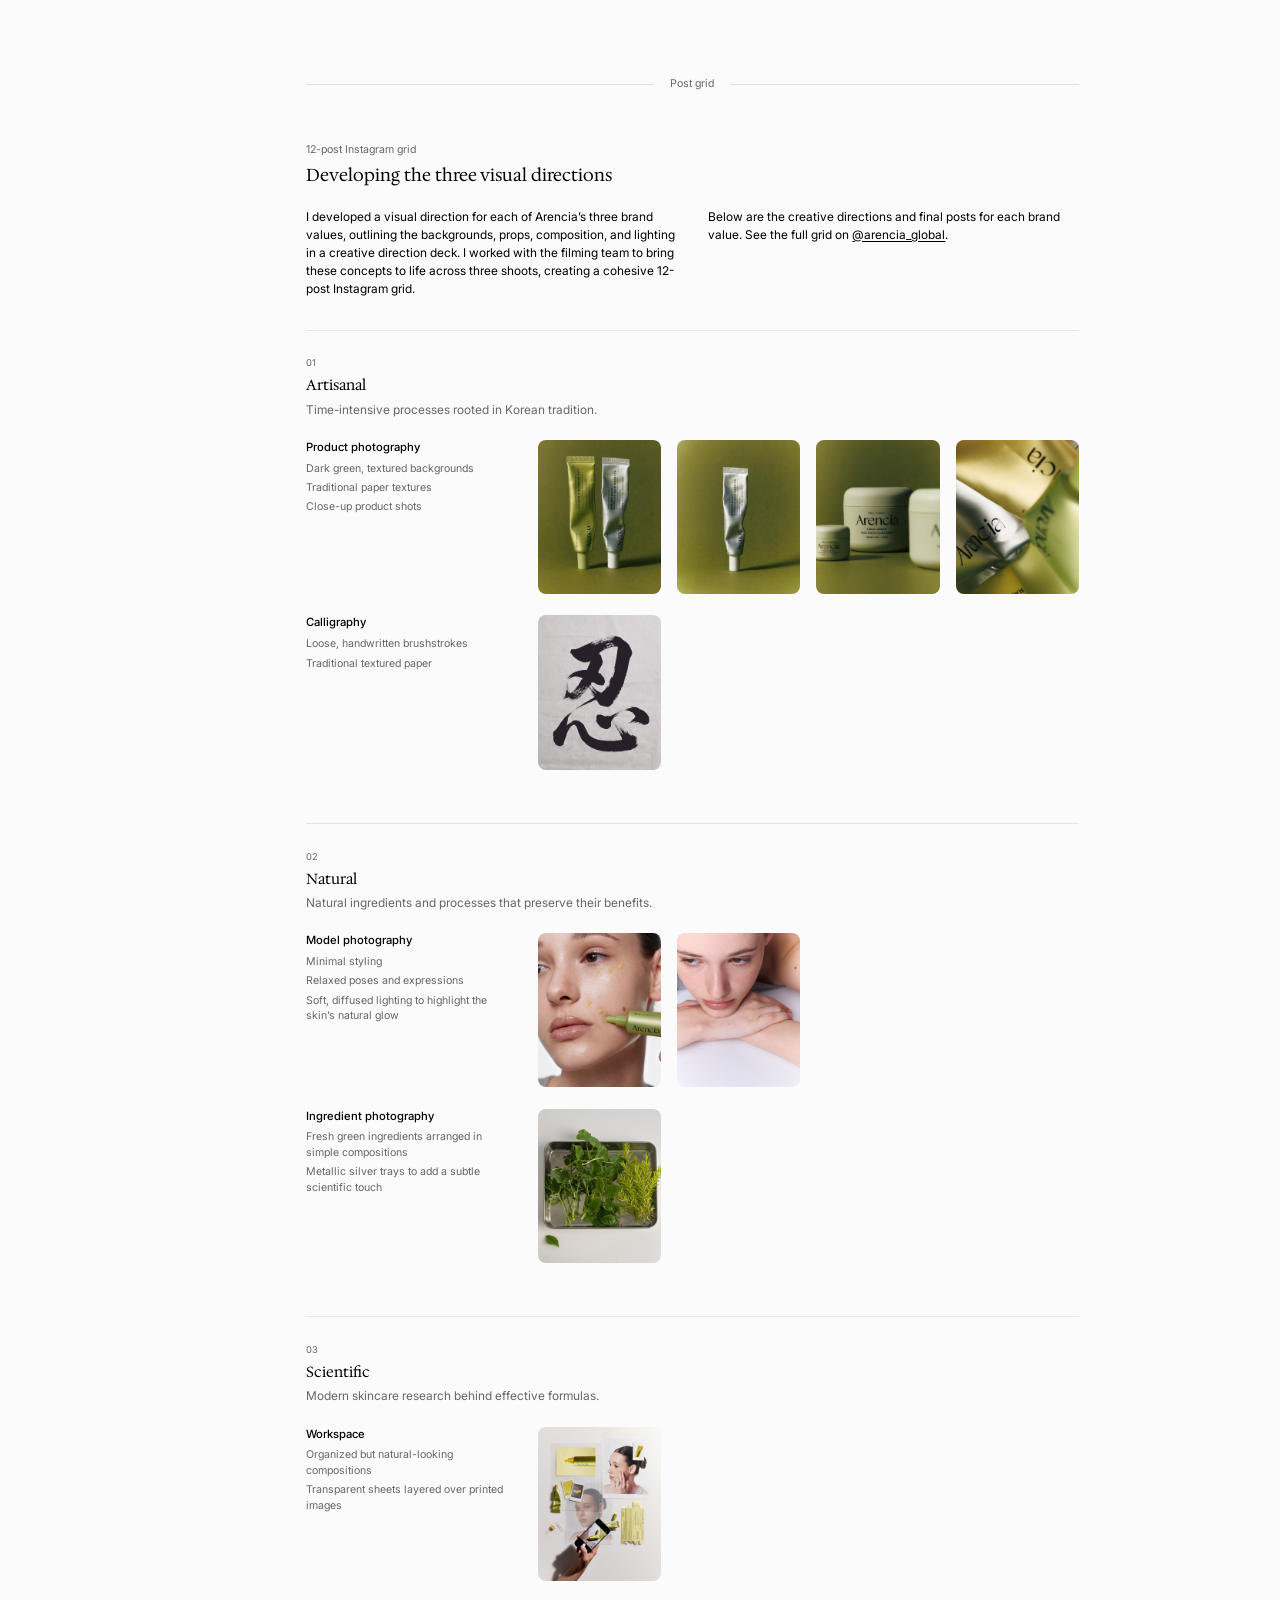
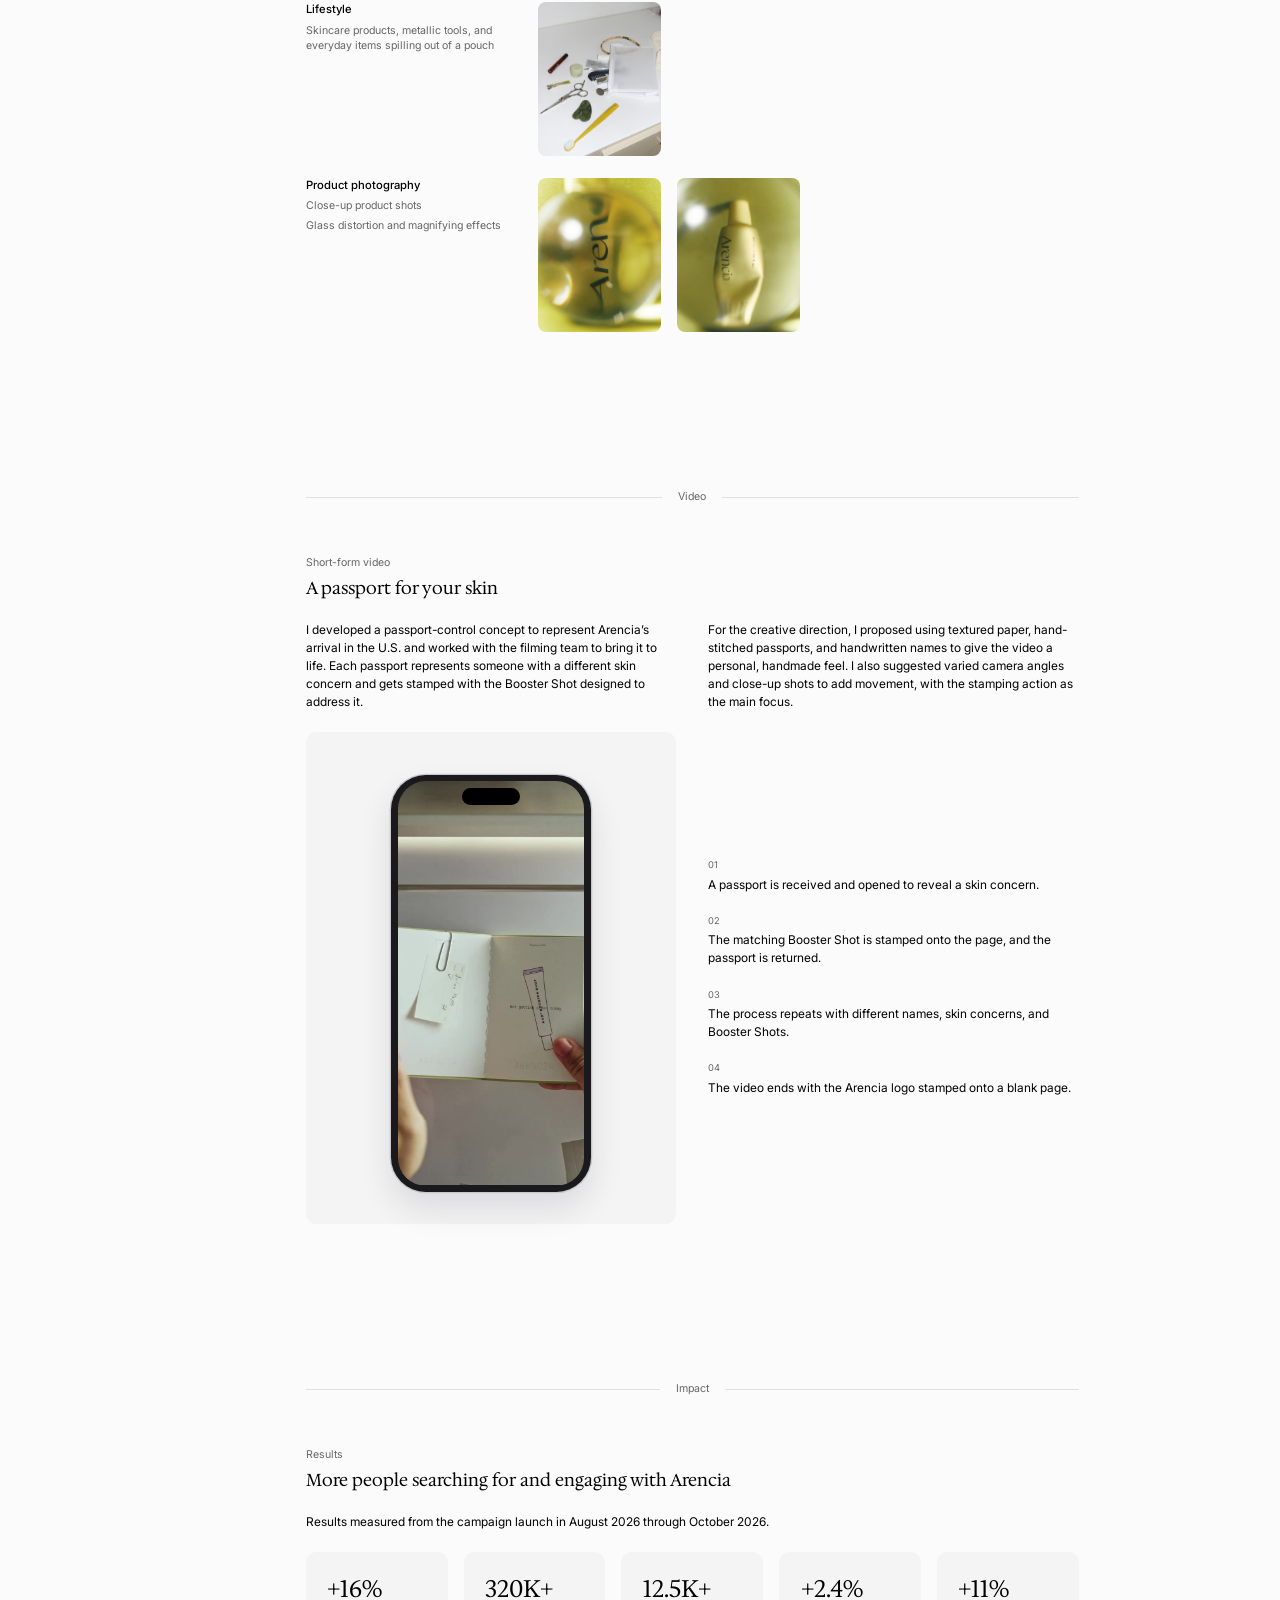
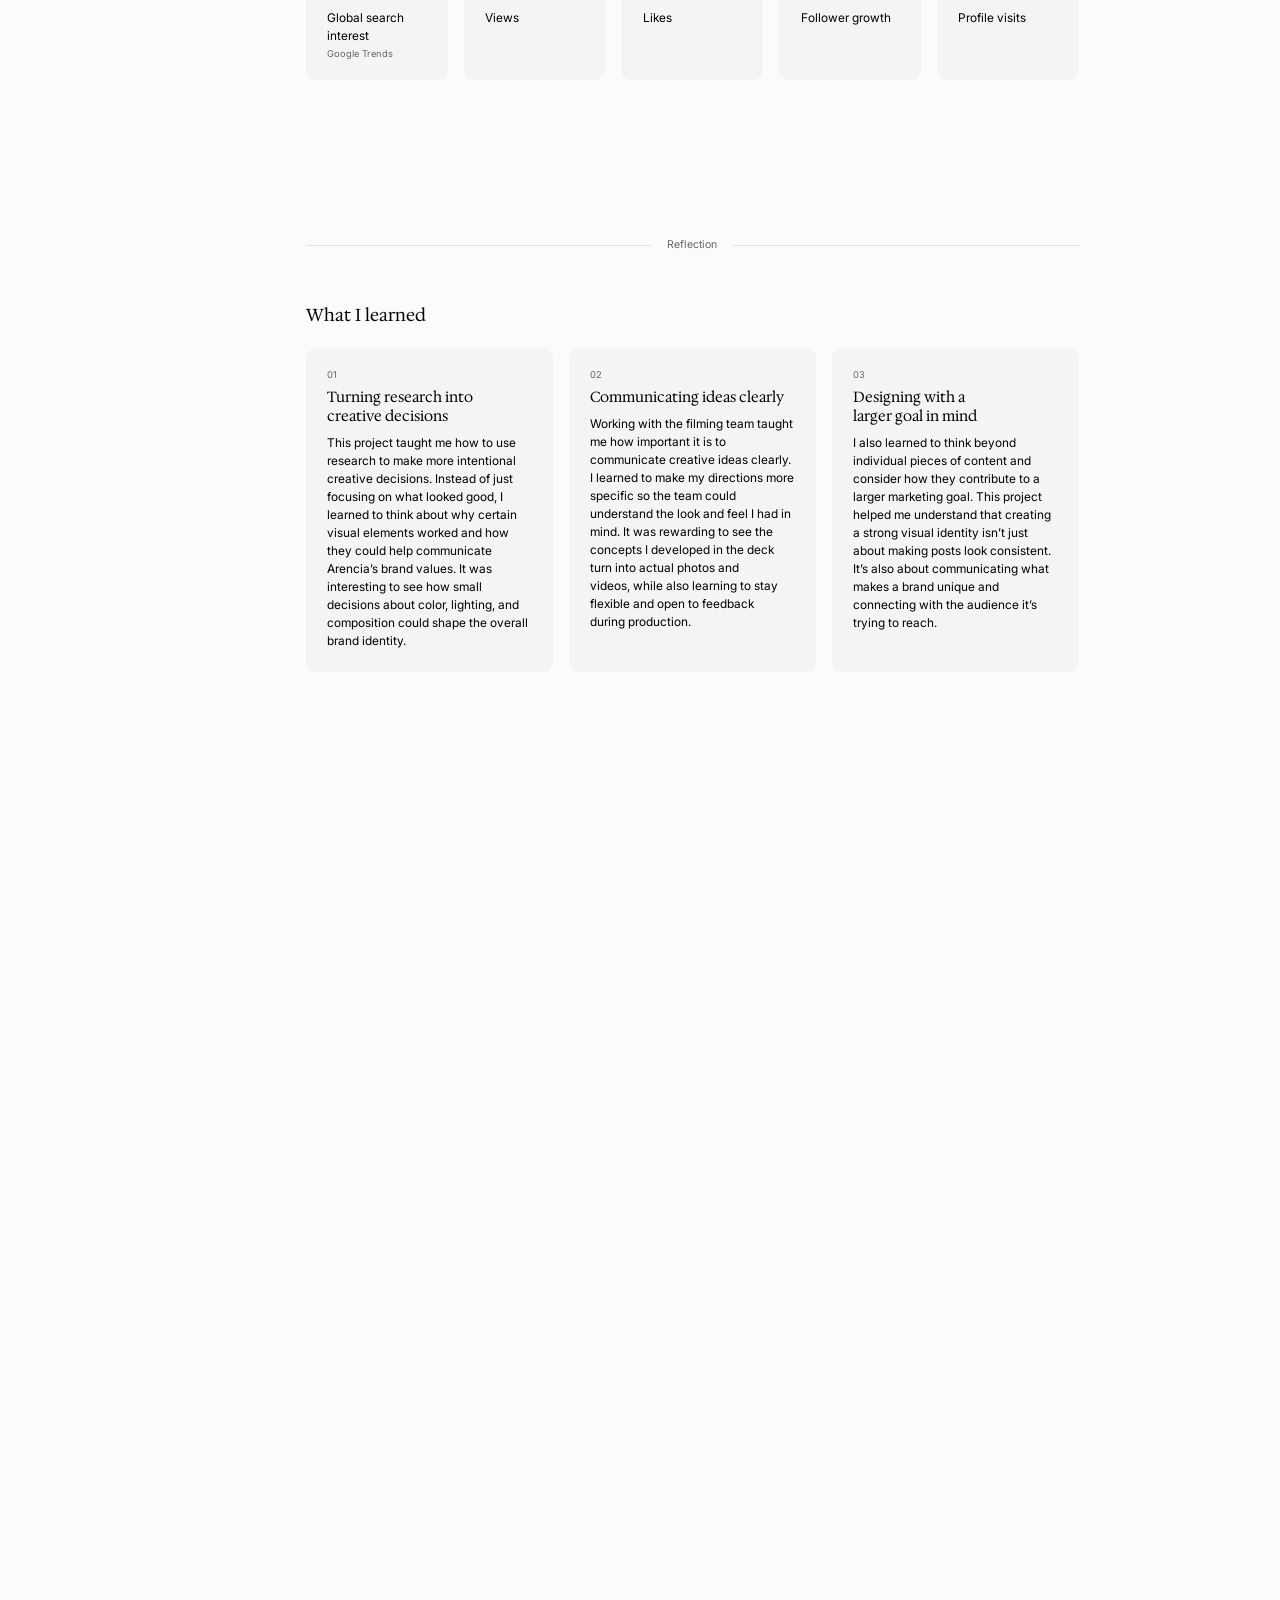
==== commit 966bfde2: "Add june! logo (links home) and favicon on every page; Arencia before/after on separate panels Co-Au" ====
--- a/arencia-site/index.html
+++ b/arencia-site/index.html
@@ -4,11 +4,14 @@
   <meta charset="utf-8">
   <meta name="viewport" content="width=device-width, initial-scale=1">
   <title>Arencia — Social media rebranding</title>
+  <link rel="icon" href="../favicon.ico?v=1" sizes="any">
+  <link rel="icon" type="image/png" href="../favicon-32.png?v=1">
+  <link rel="apple-touch-icon" href="../apple-touch-icon.png?v=1">
   <meta name="description" content="Creative direction for Arencia’s Instagram rebrand ahead of its U.S. launch with Sephora x Olive Young: a 12-post grid and a short-form video.">
   <link rel="preconnect" href="https://fonts.googleapis.com">
   <link rel="preconnect" href="https://fonts.gstatic.com" crossorigin>
   <link href="https://fonts.googleapis.com/css2?family=Hedvig+Letters+Serif:opsz@12..24&family=Inter:wght@400;500&display=swap" rel="stylesheet">
-  <link rel="stylesheet" href="styles.css?v=15">
+  <link rel="stylesheet" href="styles.css?v=17l">
   <script>
     // Scale the 1920px design to the window width, same as the other case studies.
     (function () {
@@ -23,6 +26,7 @@
 </head>
 <body>
   <header class="site-header">
+    <a class="site-logo" href="../index.html"><img src="../logo.png?v=1" width="105" height="40" alt="june! (home)"></a>
     <nav class="site-nav" aria-label="Main">
       <a href="../index.html">Work</a>
       <a href="../about.html">About</a>
--- a/arencia-site/styles.css
+++ b/arencia-site/styles.css
@@ -528,14 +528,15 @@
 
 /* ---- Arencia additions ---- */
 /* Feed before (two screenshots) and after (one), at the same post size */
-.feeds { display: grid; grid-template-columns: 1fr var(--gutter) 1fr 112px 1fr; }
-.feeds__before { grid-column: 1 / 4; }
-.feeds__after { grid-column: 5; }
-.feeds__arrow { grid-column: 4; grid-row: 1; display: flex; align-items: center; justify-content: center; padding-bottom: 40px; color: var(--black-60); }  /* centred on the phones, not their labels */
+.feeds { display: grid; grid-template-columns: 2fr 96px 1fr; }   /* panel widths keep all three phones the same size */
+.feeds__before { grid-column: 1; }
+.feeds__after { grid-column: 3; padding-left: 28px !important; padding-right: 28px !important; }
+.feeds__arrow { grid-column: 2; grid-row: 1; display: flex; align-items: center; justify-content: center; color: var(--black-60); }  /* centred on the phones, not their labels */
 .feeds figure { margin: 0; display: flex; flex-direction: column; gap: 16px; }
 .feeds figcaption { order: 2; }   /* label sits under the phones */
 .feeds__pair { display: grid; grid-template-columns: 1fr 1fr; gap: var(--gutter); }
-.feeds { padding: 56px 64px; border-radius: 16px; background: var(--surface); }
+/* before and after each sit on their own grey panel, with the arrow between them on the page */
+.feeds__before, .feeds__after { padding: 48px 40px 32px; border-radius: 16px; background: var(--surface); }
 .feeds .caption { text-align: center; }
 /* Simple phone frame around a full-screen screenshot */
 .phone { position: relative; padding: 3.2%; border-radius: 14% / 6.5%; background: #1a1a1a; box-shadow: 0 0 0 1.5px #3a3a3a inset, 0 18px 40px rgba(0,0,0,.14); }
@@ -575,7 +576,7 @@
   .feeds { grid-template-columns: 1fr; gap: 32px; }
   .feeds__before, .feeds__after { grid-column: 1; }
   .feeds__arrow { grid-column: 1; grid-row: auto; padding: 0; transform: rotate(90deg); }
-  .feeds { padding: 24px; }
+  .feeds__before, .feeds__after { padding: 24px 16px 16px !important; }
   .feeds__after .phone { width: calc((100% - 12px) / 2); }
   .feeds__pair { gap: 12px; }
   .grid-panel .grid-panel__grid { width: 90%; }
@@ -607,3 +608,9 @@
   .direction__group { grid-template-columns: 1fr; gap: 16px; }
   .direction__photos { grid-template-columns: repeat(2, 1fr); }
 }
+
+.site-header { justify-content: space-between; align-items: center; }
+.site-logo { display: block; line-height: 0; }
+.site-logo img { height: 40px; width: auto; }
+.site-logo:hover { opacity: 0.6; }
+@media (max-width: 640px) { .site-logo img { height: 30px; } }
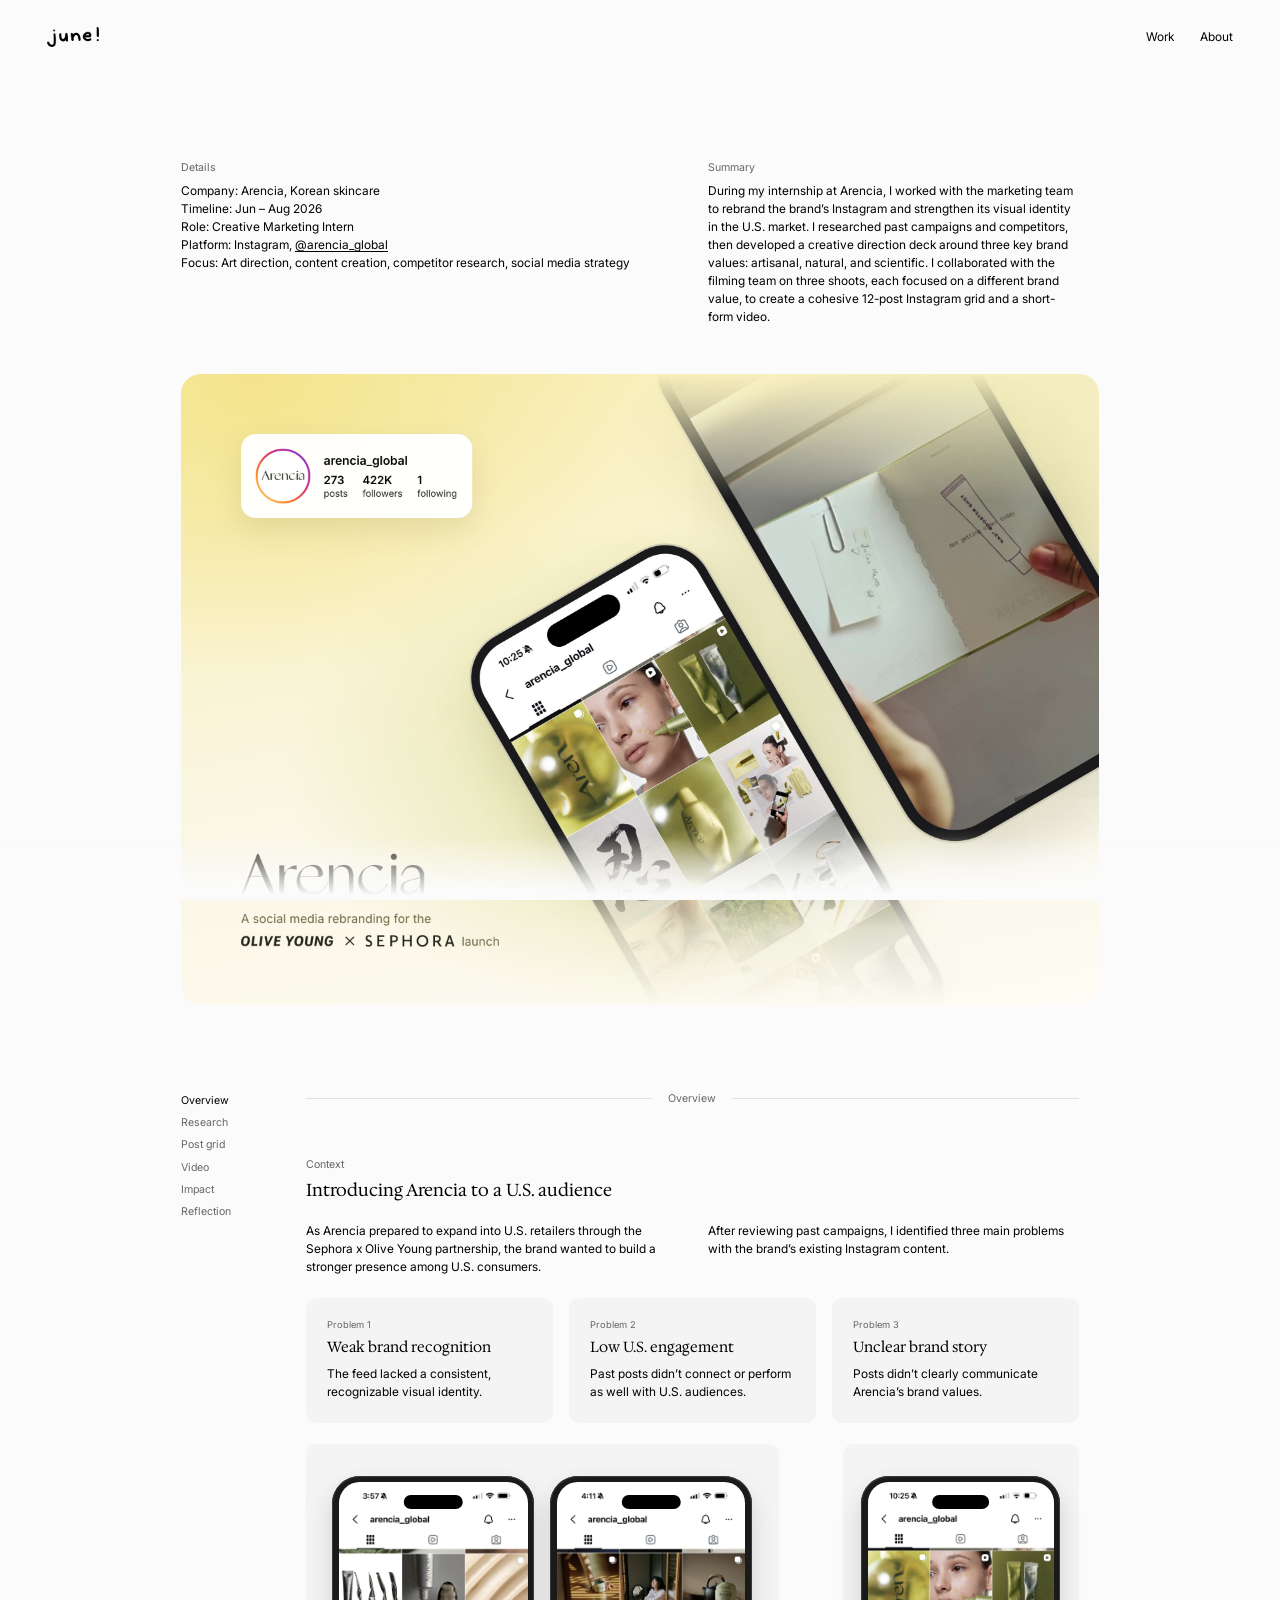
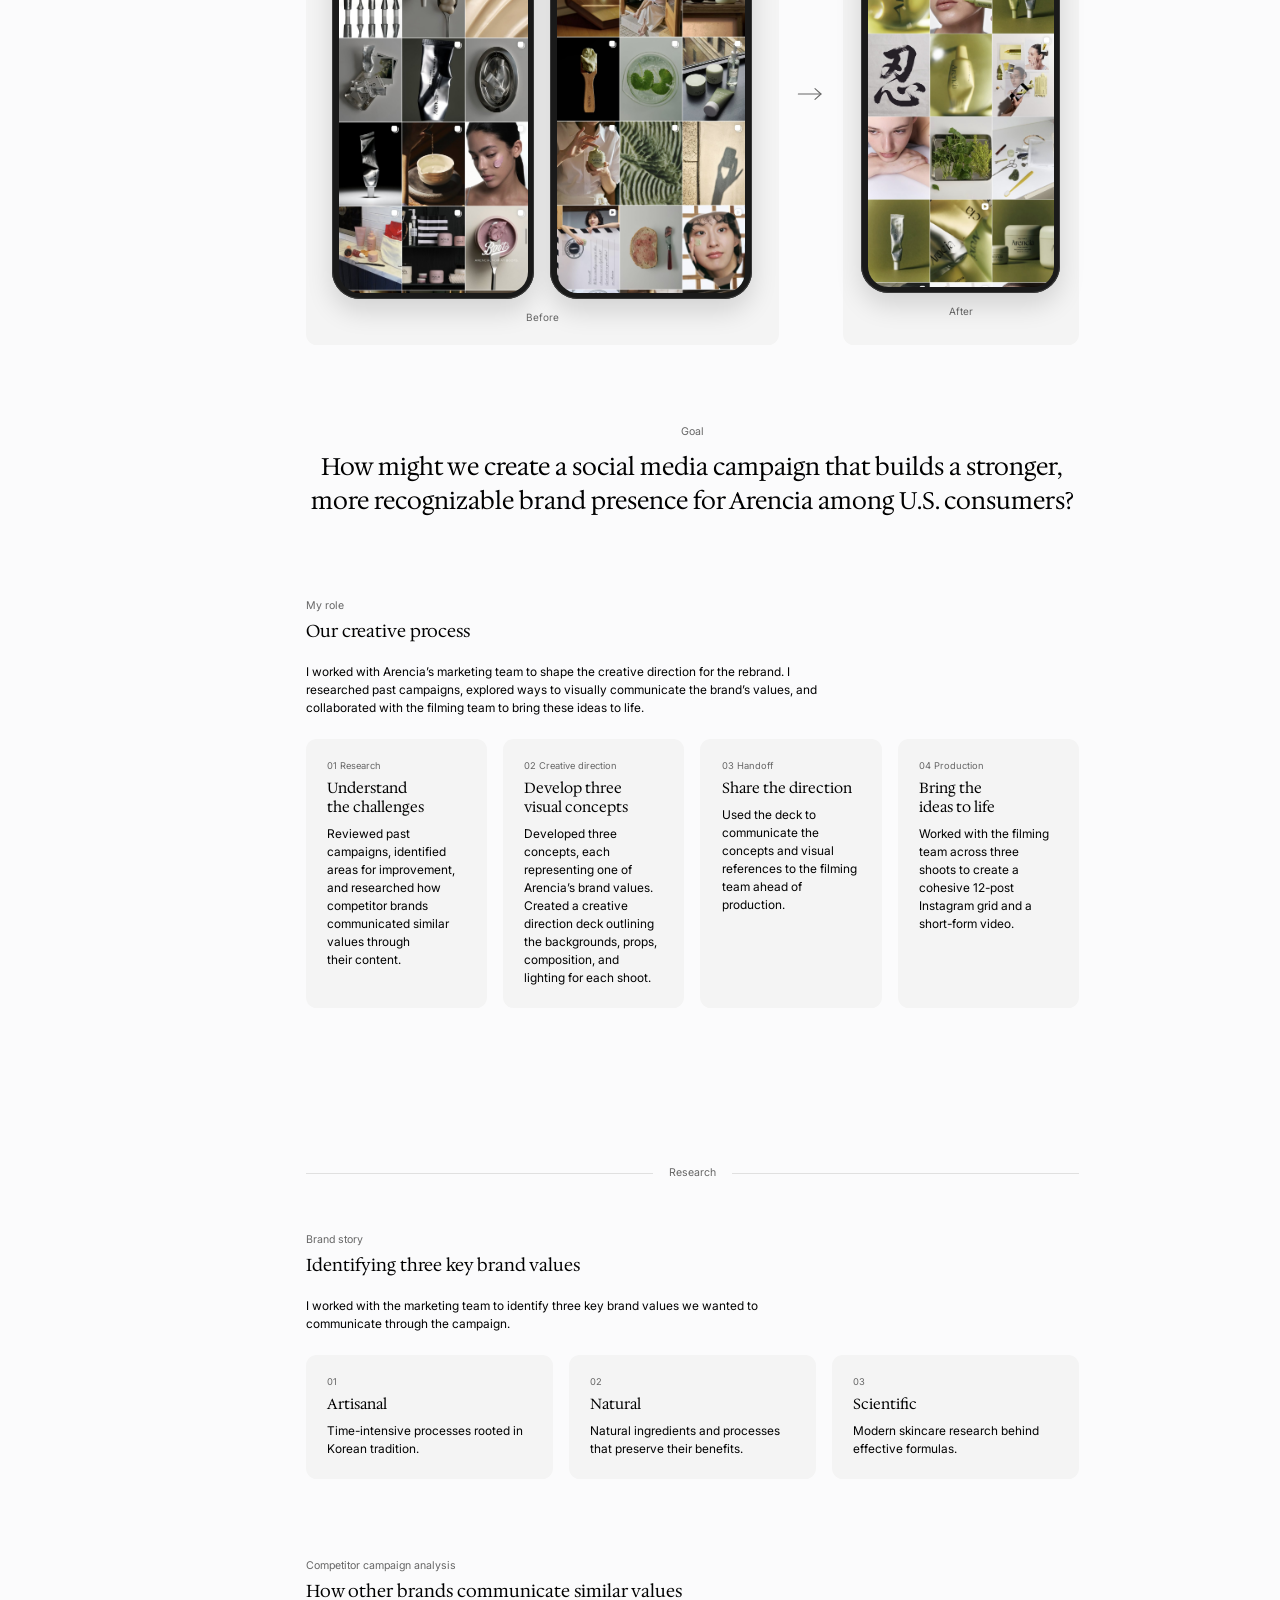
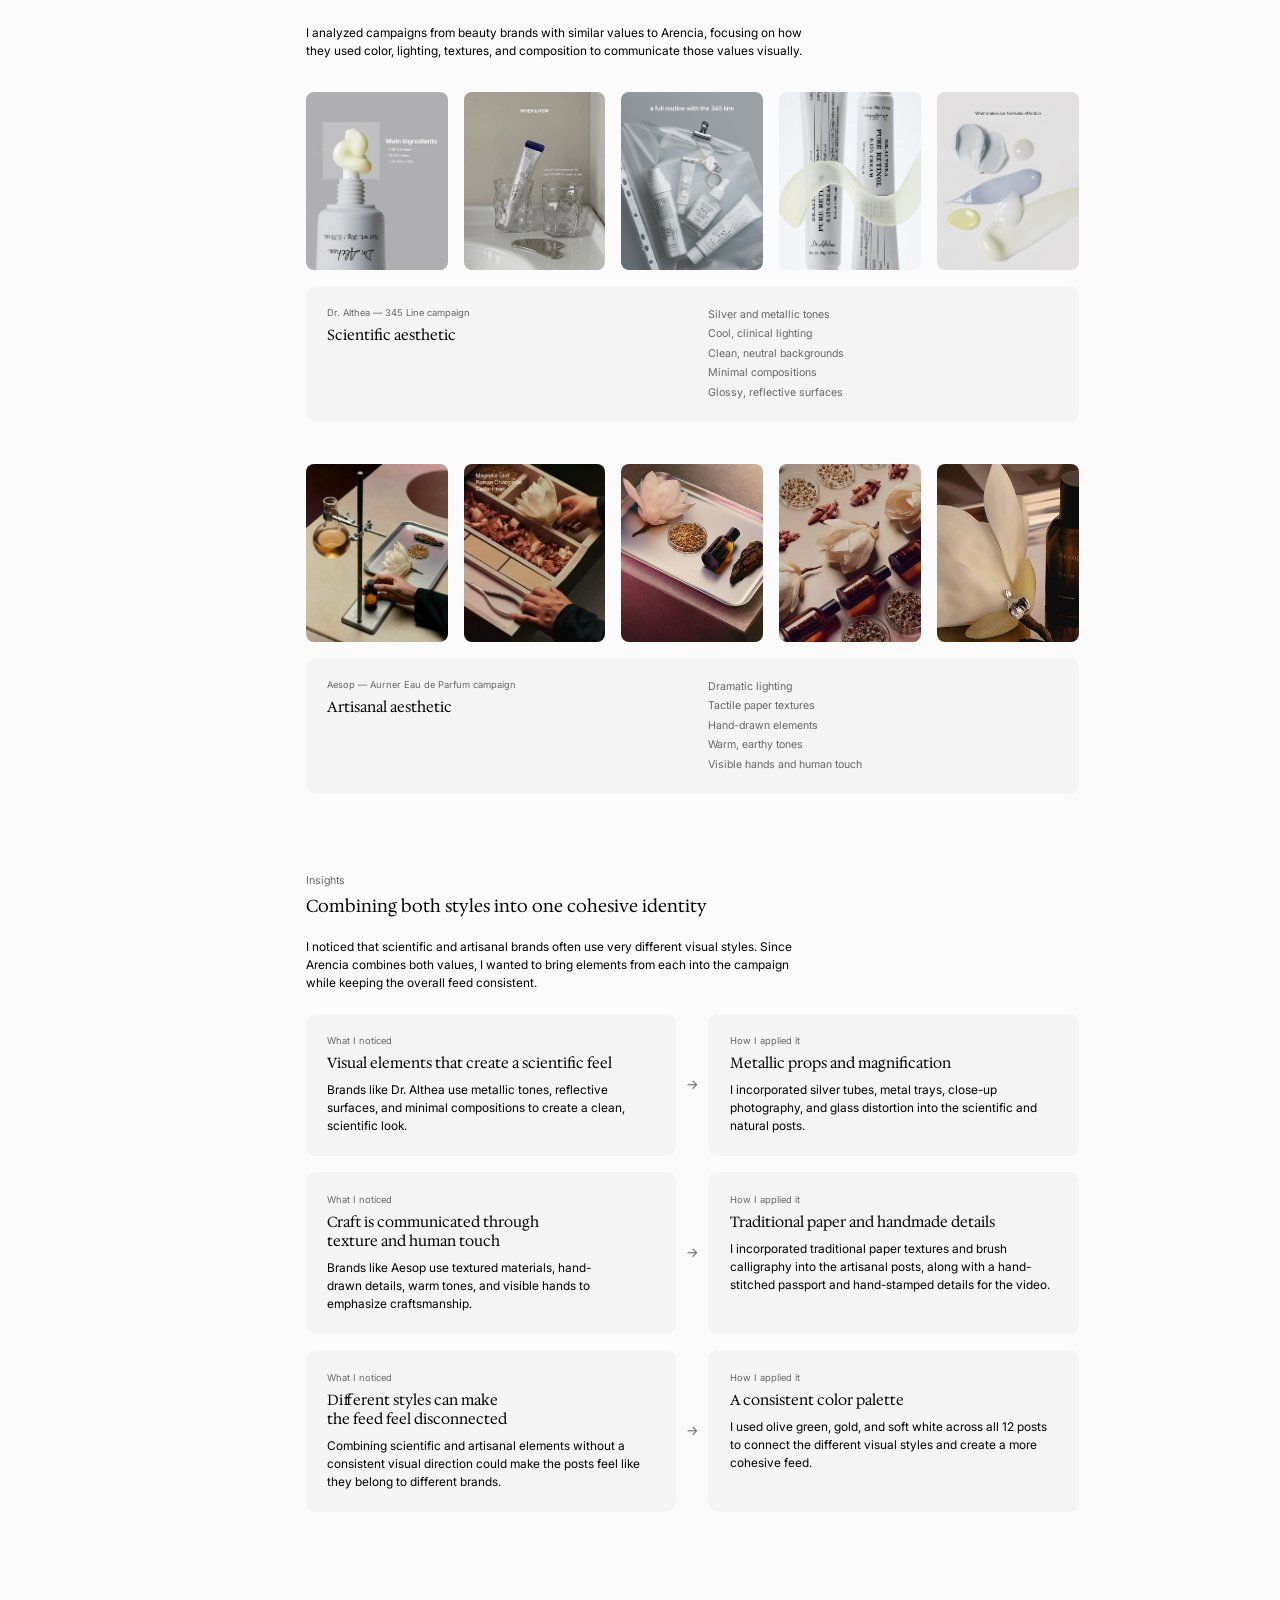
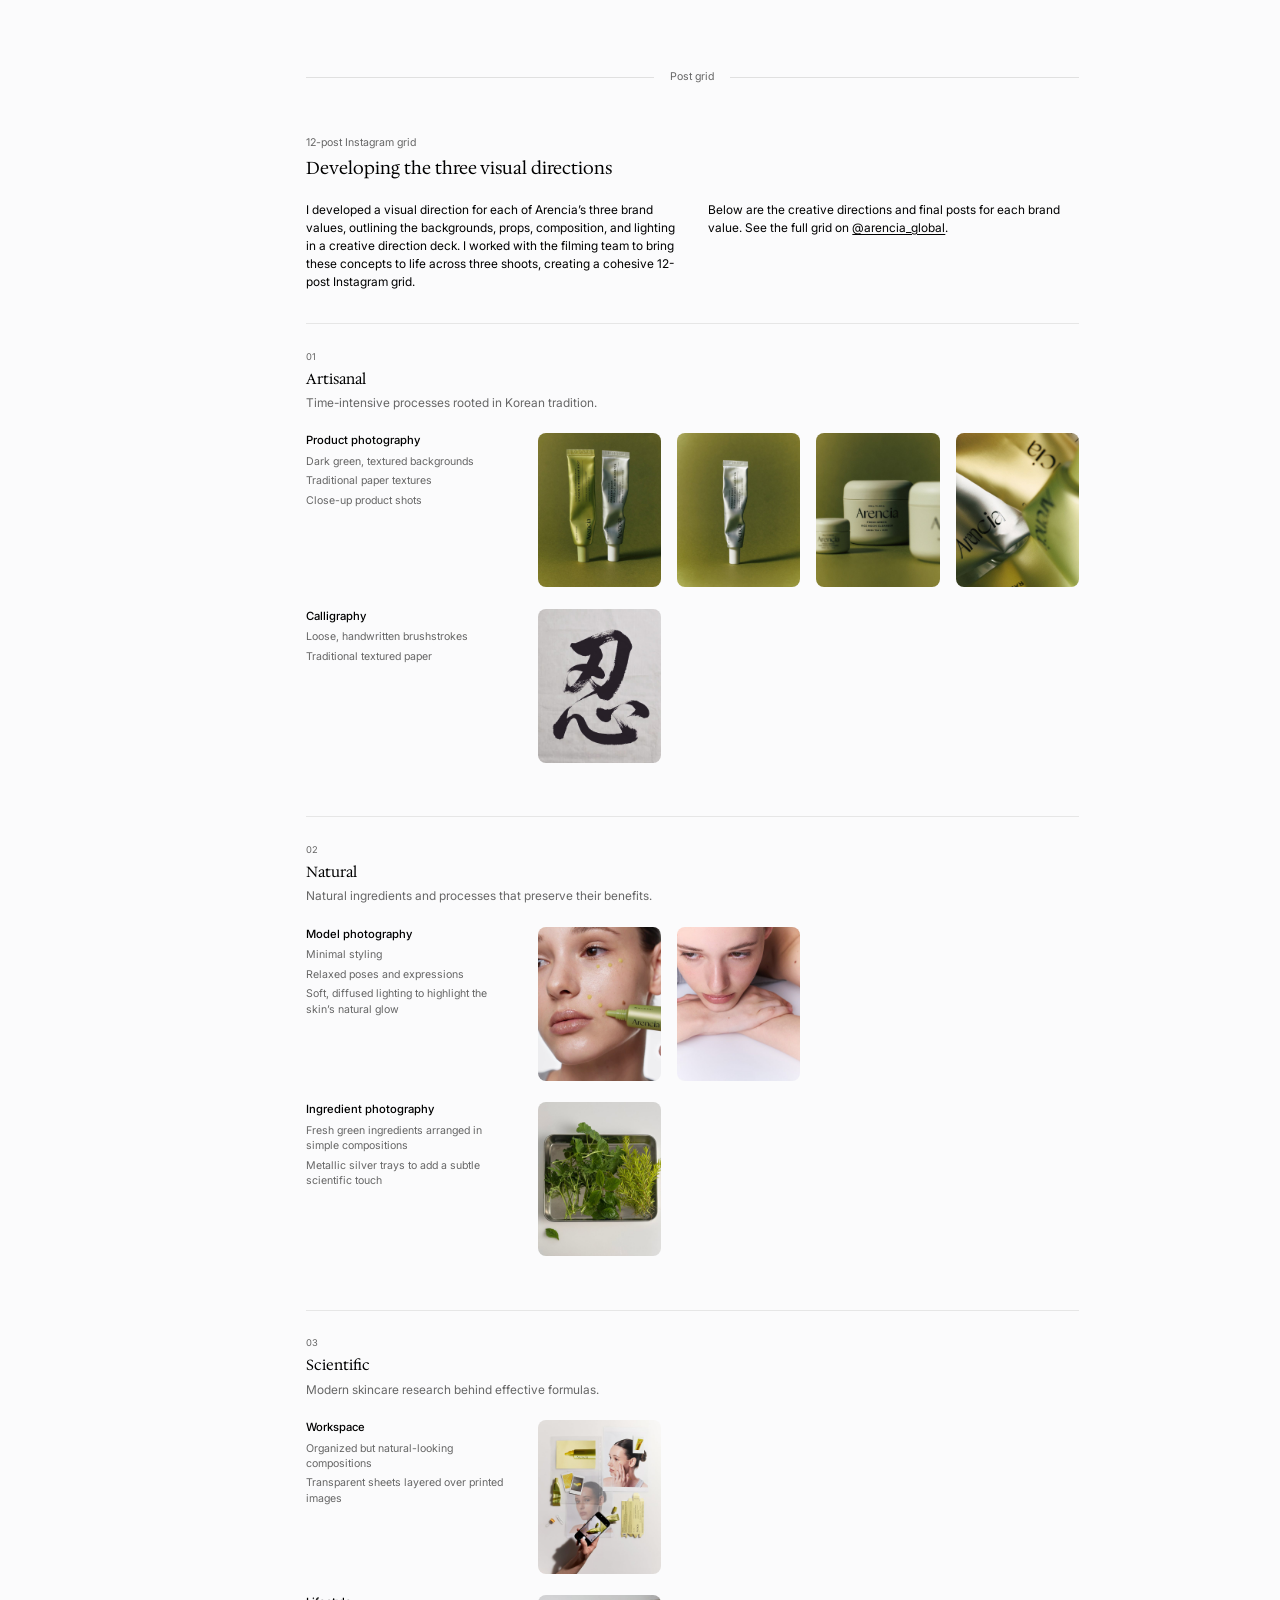
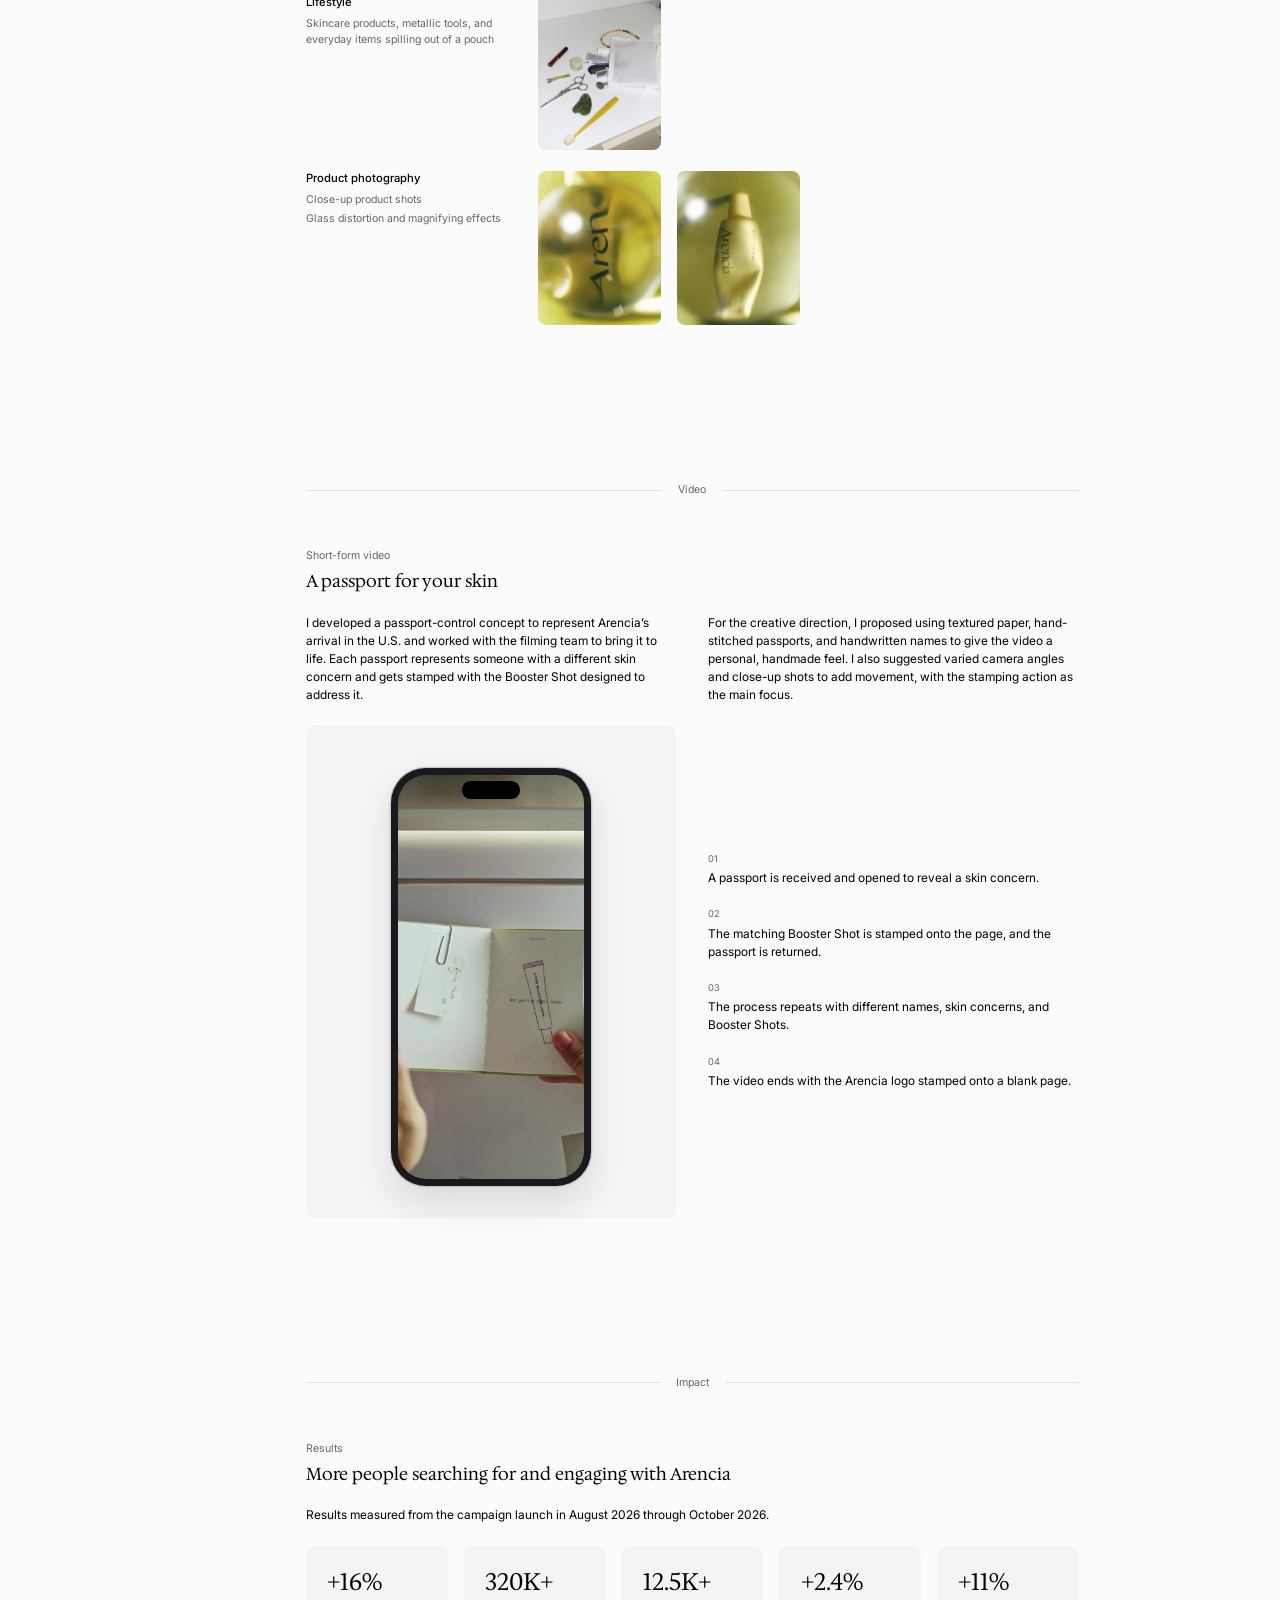
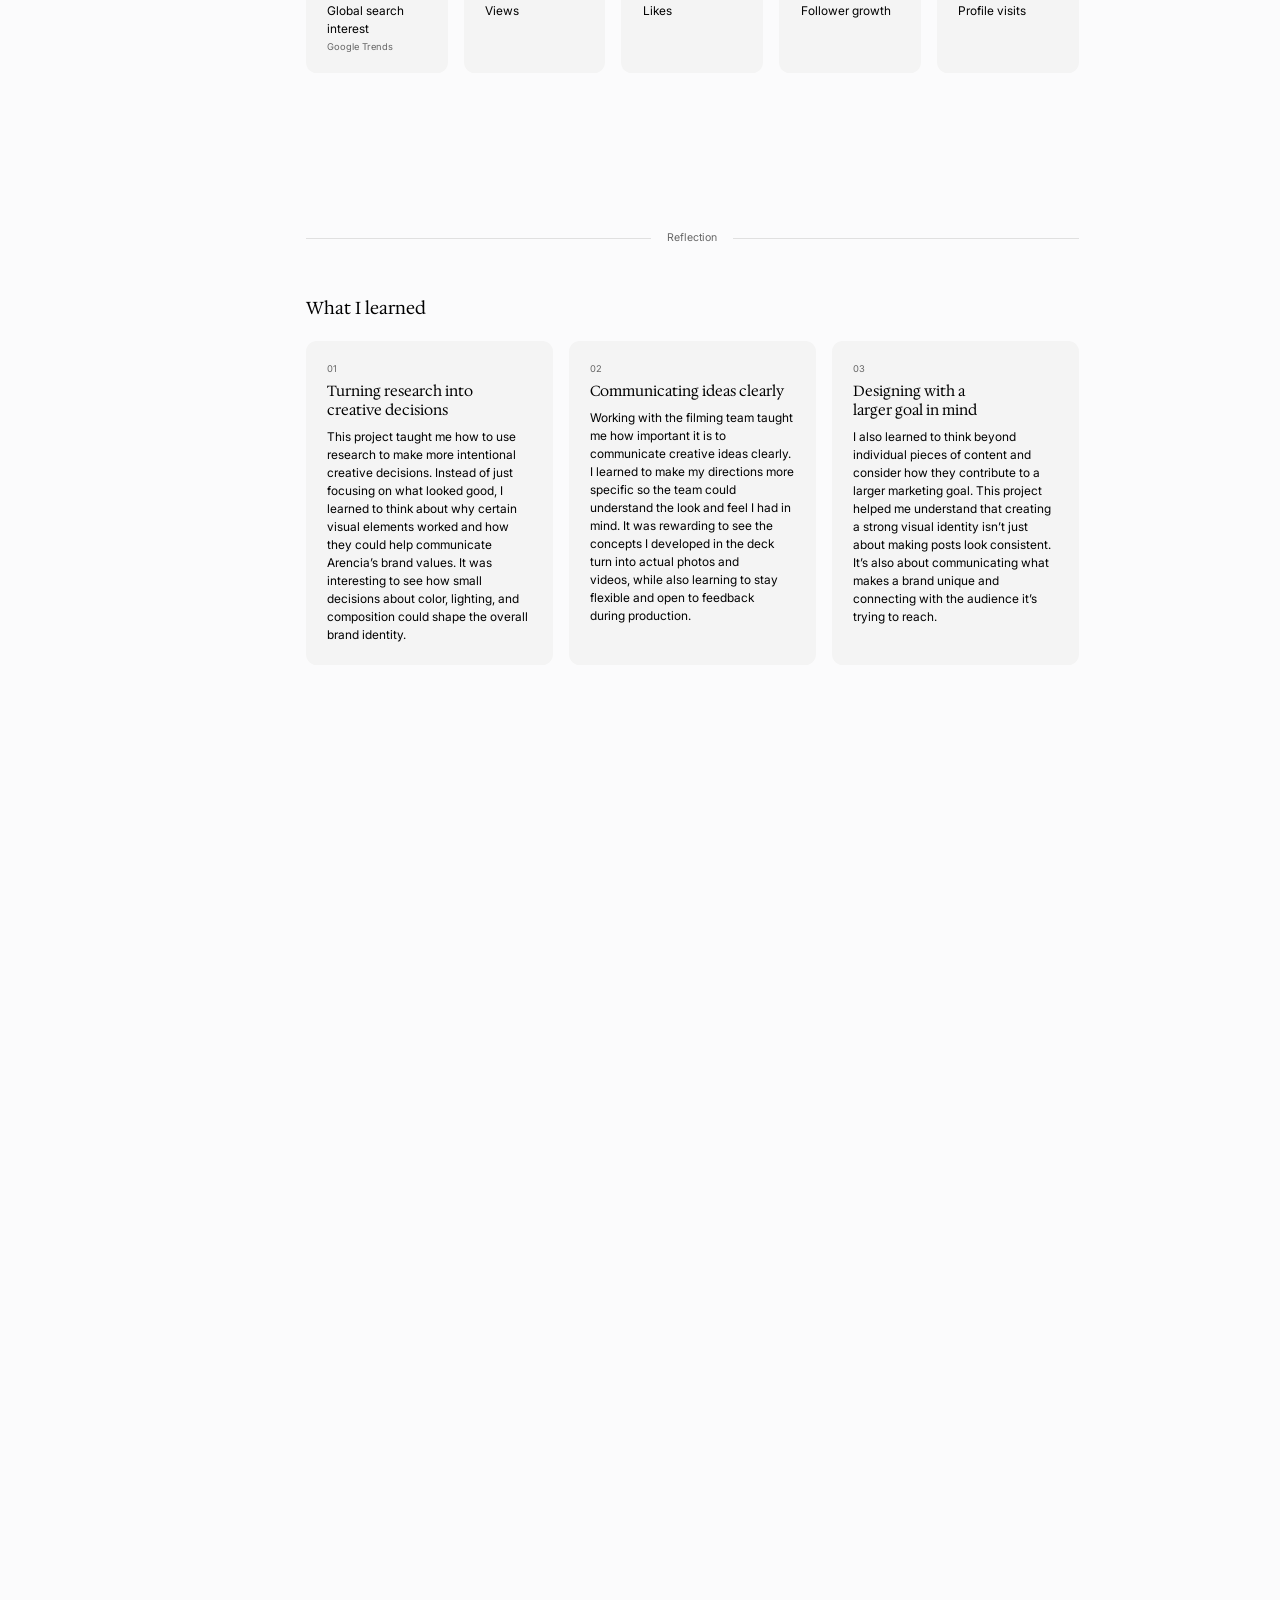
==== commit 06399ba7: "Smaller header logo; tab icon is just the ! Co-Authored-By: Claude Opus 5.5 <noreply@anthropic.com> " ====
--- a/arencia-site/index.html
+++ b/arencia-site/index.html
@@ -4,14 +4,14 @@
   <meta charset="utf-8">
   <meta name="viewport" content="width=device-width, initial-scale=1">
   <title>Arencia — Social media rebranding</title>
-  <link rel="icon" href="../favicon.ico?v=1" sizes="any">
-  <link rel="icon" type="image/png" href="../favicon-32.png?v=1">
-  <link rel="apple-touch-icon" href="../apple-touch-icon.png?v=1">
+  <link rel="icon" href="../favicon.ico?v=2" sizes="any">
+  <link rel="icon" type="image/png" href="../favicon-32.png?v=2">
+  <link rel="apple-touch-icon" href="../apple-touch-icon.png?v=2">
   <meta name="description" content="Creative direction for Arencia’s Instagram rebrand ahead of its U.S. launch with Sephora x Olive Young: a 12-post grid and a short-form video.">
   <link rel="preconnect" href="https://fonts.googleapis.com">
   <link rel="preconnect" href="https://fonts.gstatic.com" crossorigin>
   <link href="https://fonts.googleapis.com/css2?family=Hedvig+Letters+Serif:opsz@12..24&family=Inter:wght@400;500&display=swap" rel="stylesheet">
-  <link rel="stylesheet" href="styles.css?v=17l">
+  <link rel="stylesheet" href="styles.css?v=17m">
   <script>
     // Scale the 1920px design to the window width, same as the other case studies.
     (function () {
@@ -26,7 +26,7 @@
 </head>
 <body>
   <header class="site-header">
-    <a class="site-logo" href="../index.html"><img src="../logo.png?v=1" width="105" height="40" alt="june! (home)"></a>
+    <a class="site-logo" href="../index.html"><img src="../logo.png?v=1" width="79" height="30" alt="june! (home)"></a>
     <nav class="site-nav" aria-label="Main">
       <a href="../index.html">Work</a>
       <a href="../about.html">About</a>
--- a/arencia-site/styles.css
+++ b/arencia-site/styles.css
@@ -611,6 +611,6 @@
 
 .site-header { justify-content: space-between; align-items: center; }
 .site-logo { display: block; line-height: 0; }
-.site-logo img { height: 40px; width: auto; }
+.site-logo img { height: 30px; width: auto; }
 .site-logo:hover { opacity: 0.6; }
-@media (max-width: 640px) { .site-logo img { height: 30px; } }
+@media (max-width: 640px) { .site-logo img { height: 24px; } }
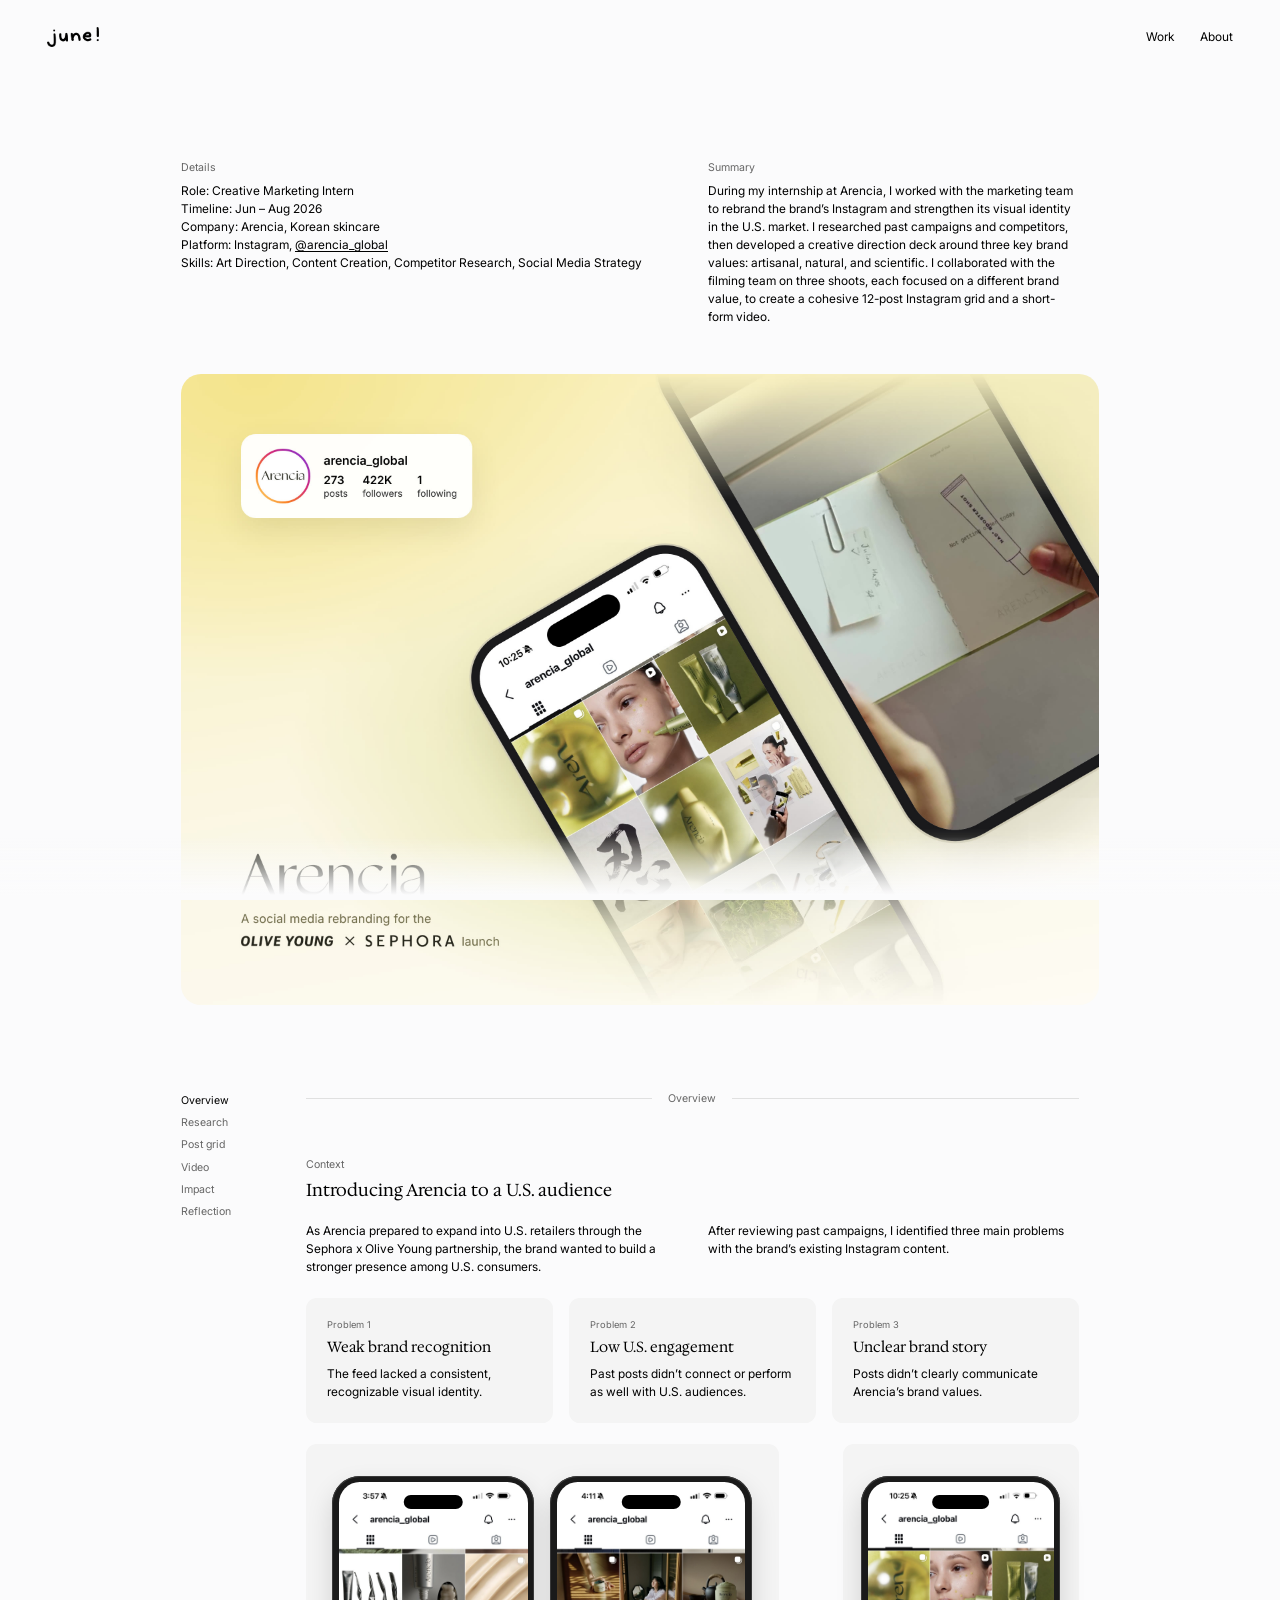
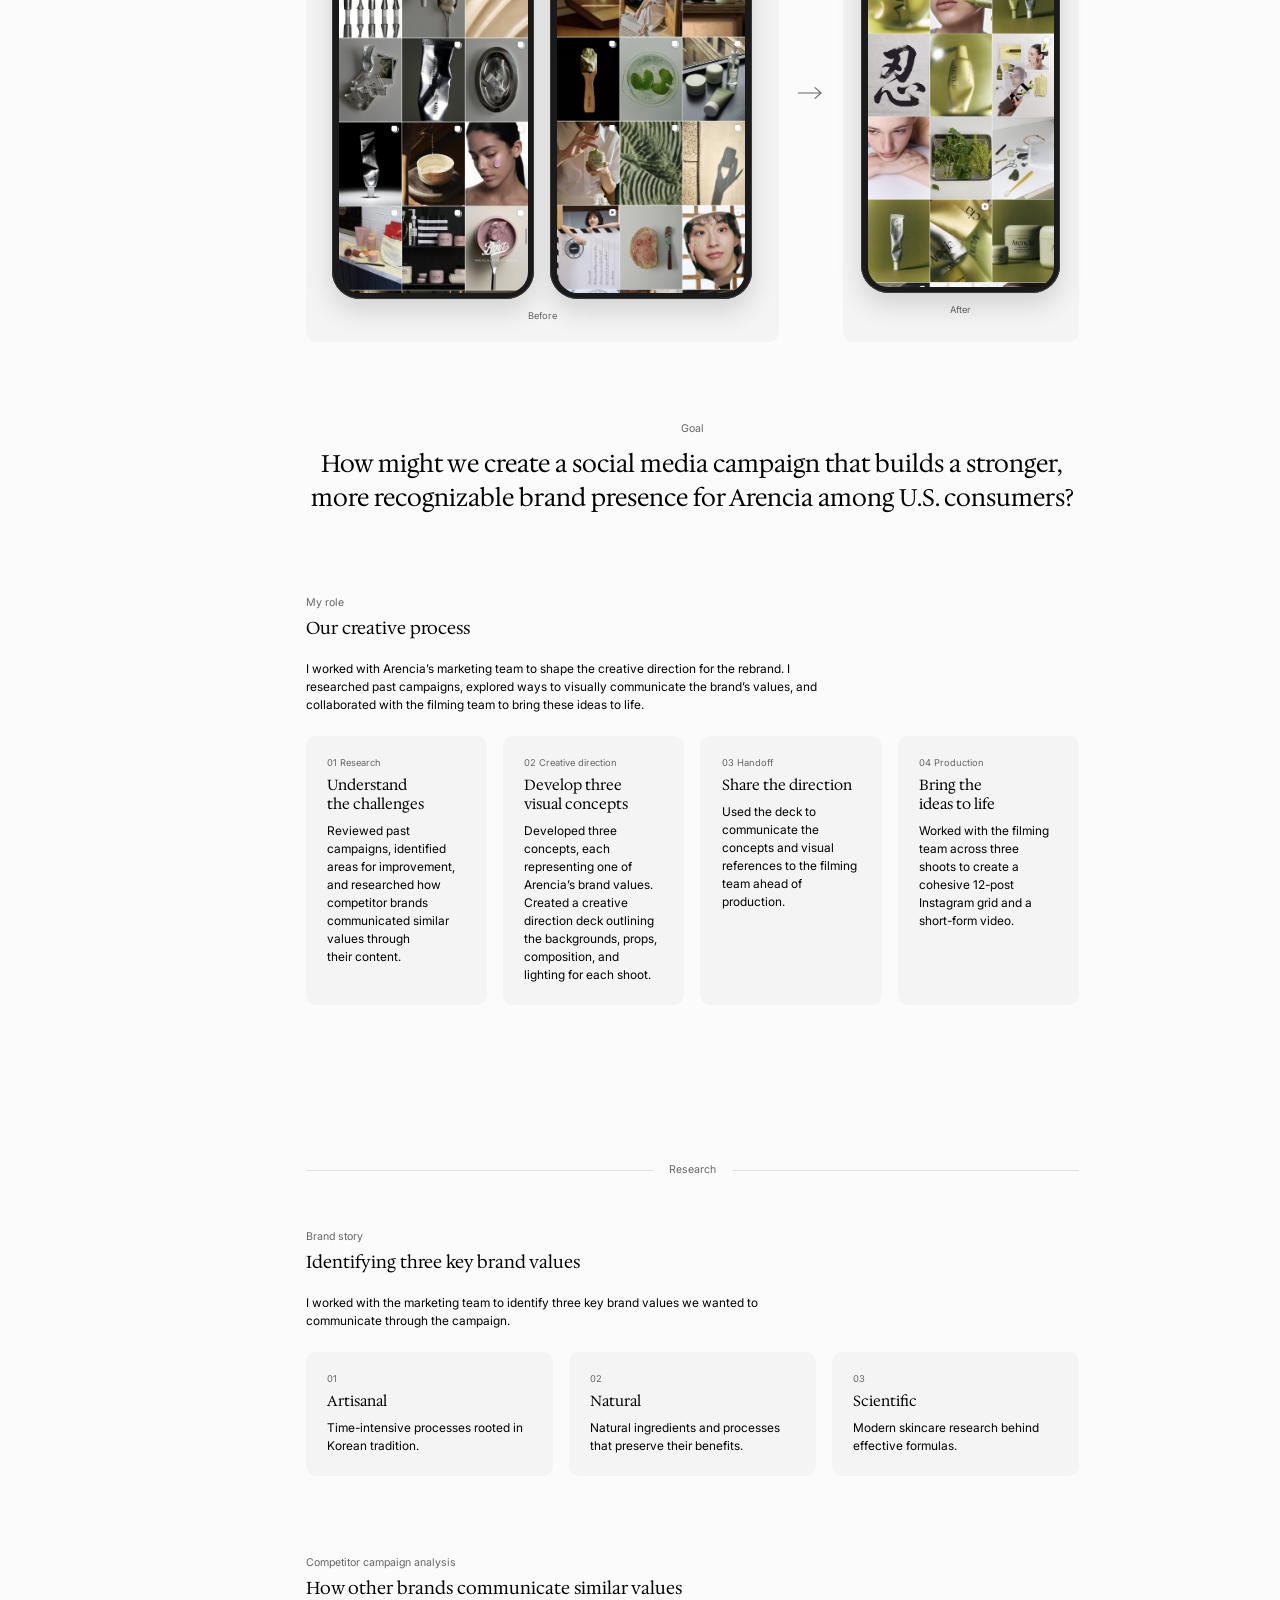
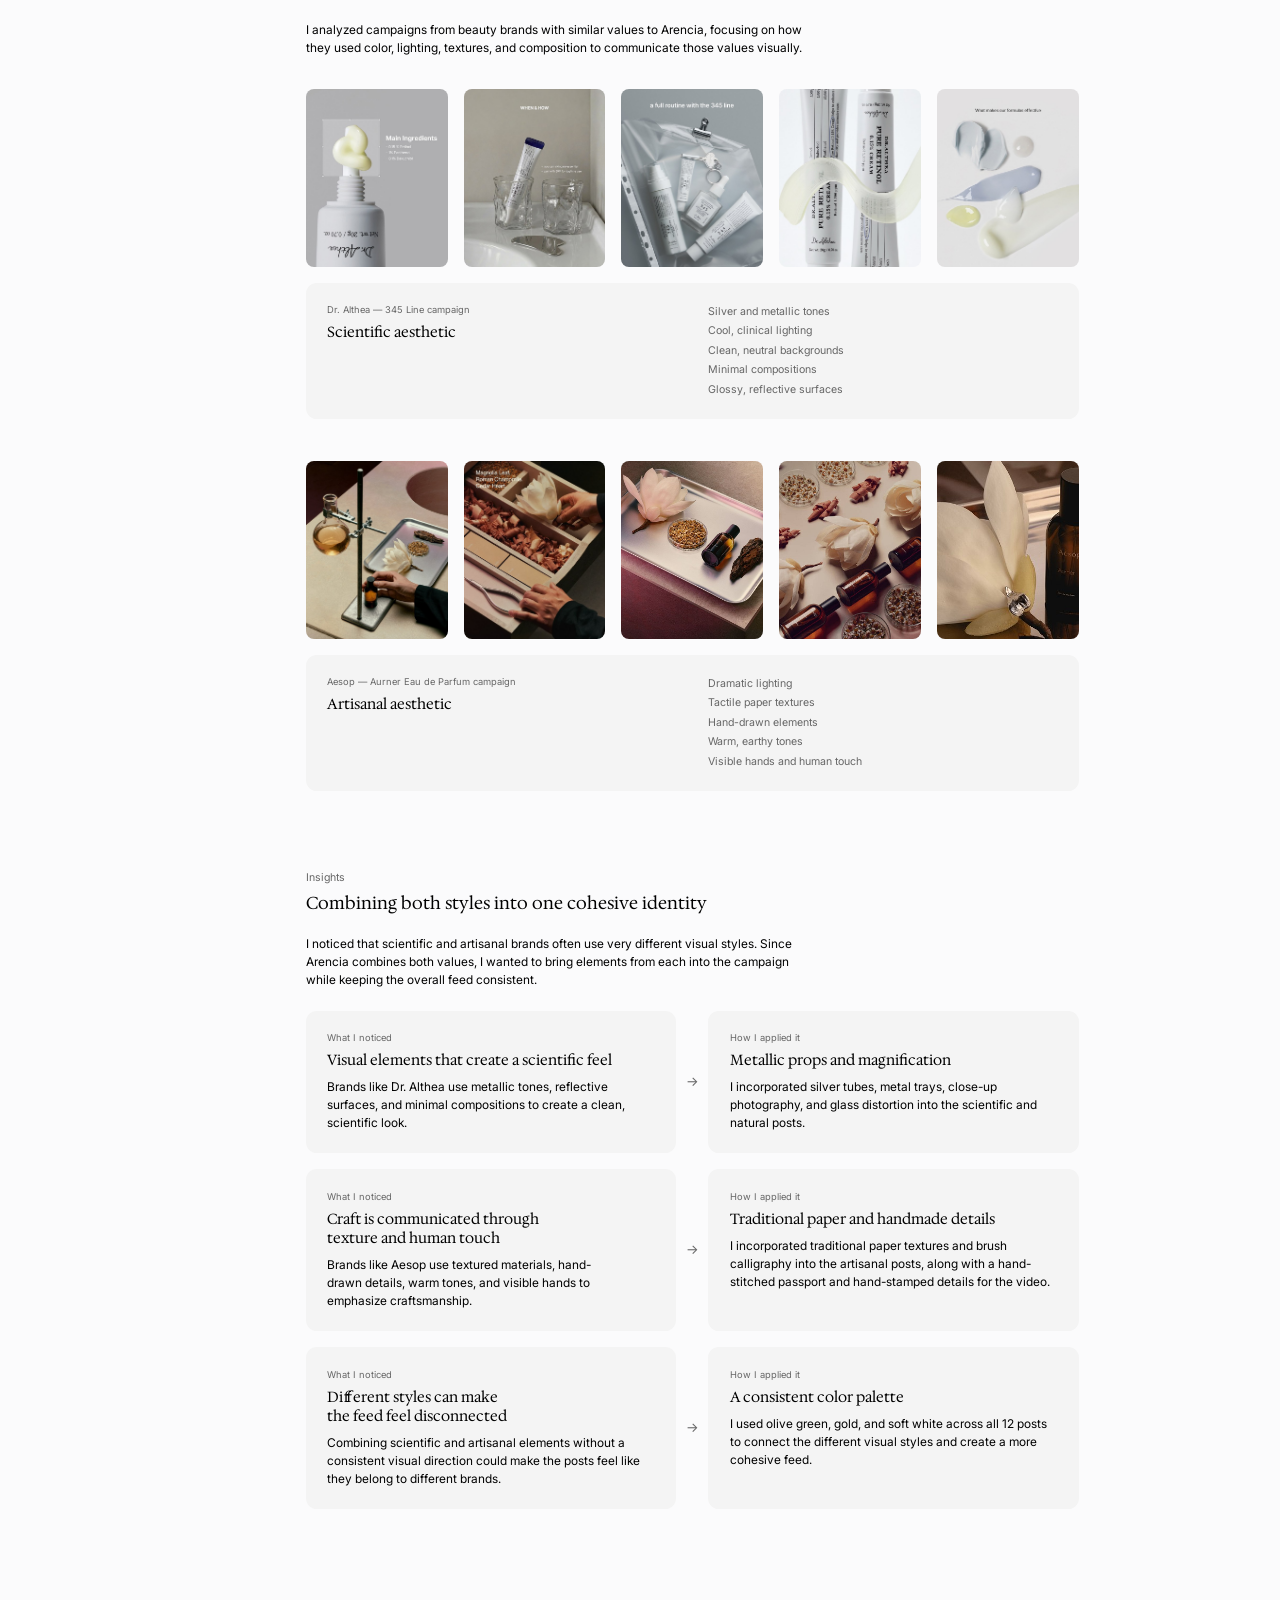
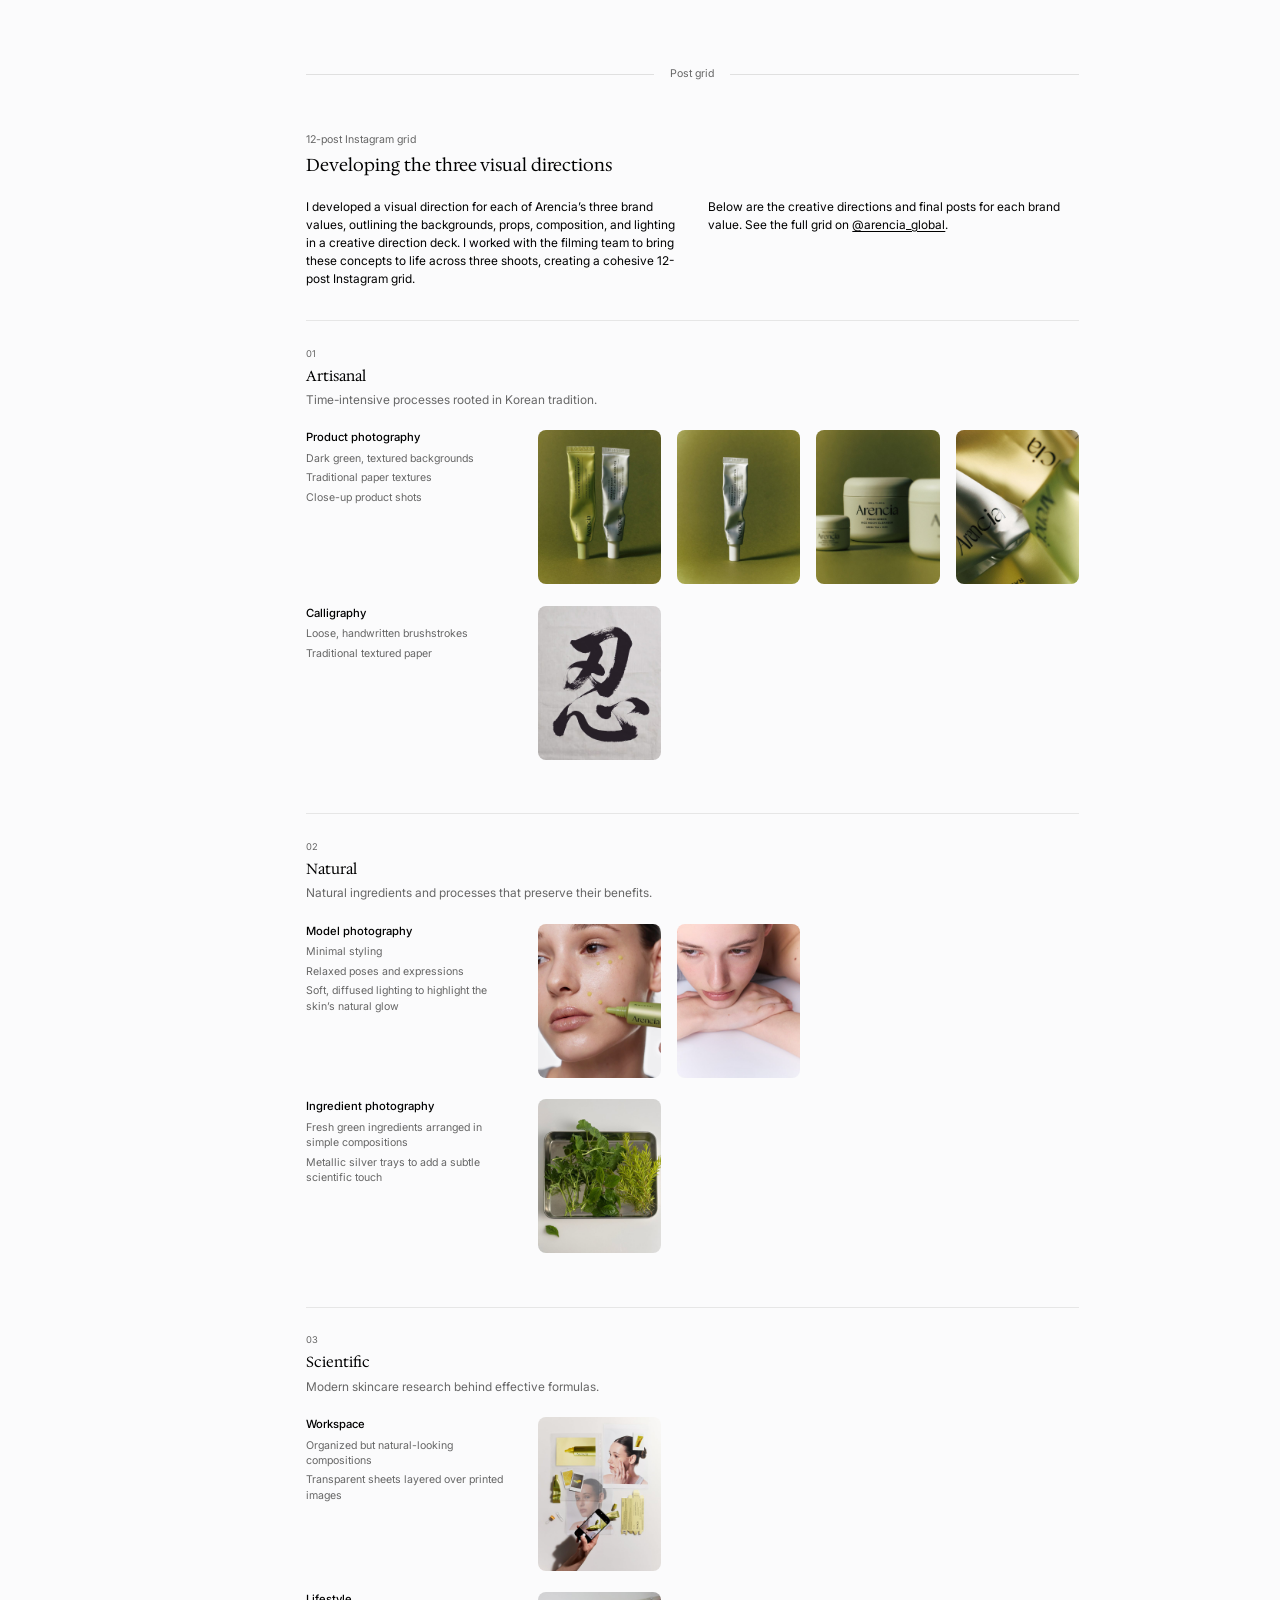
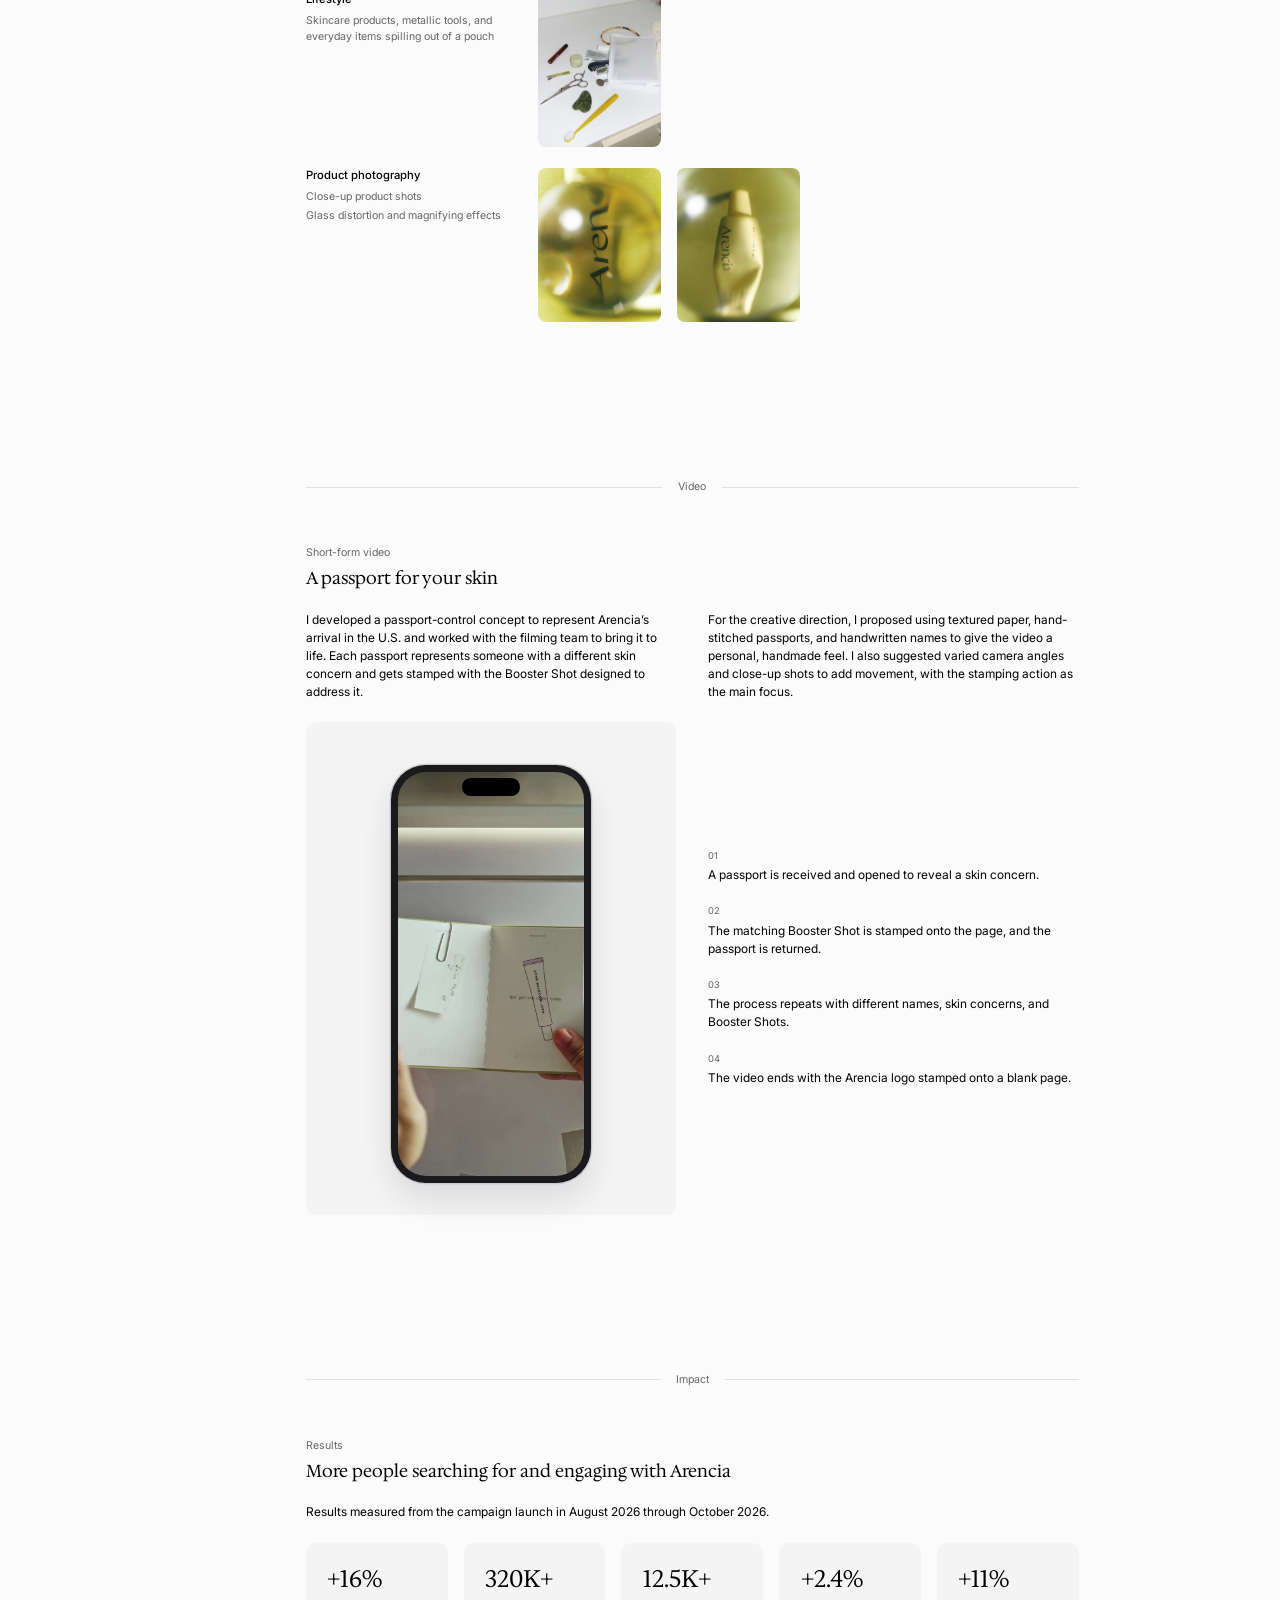
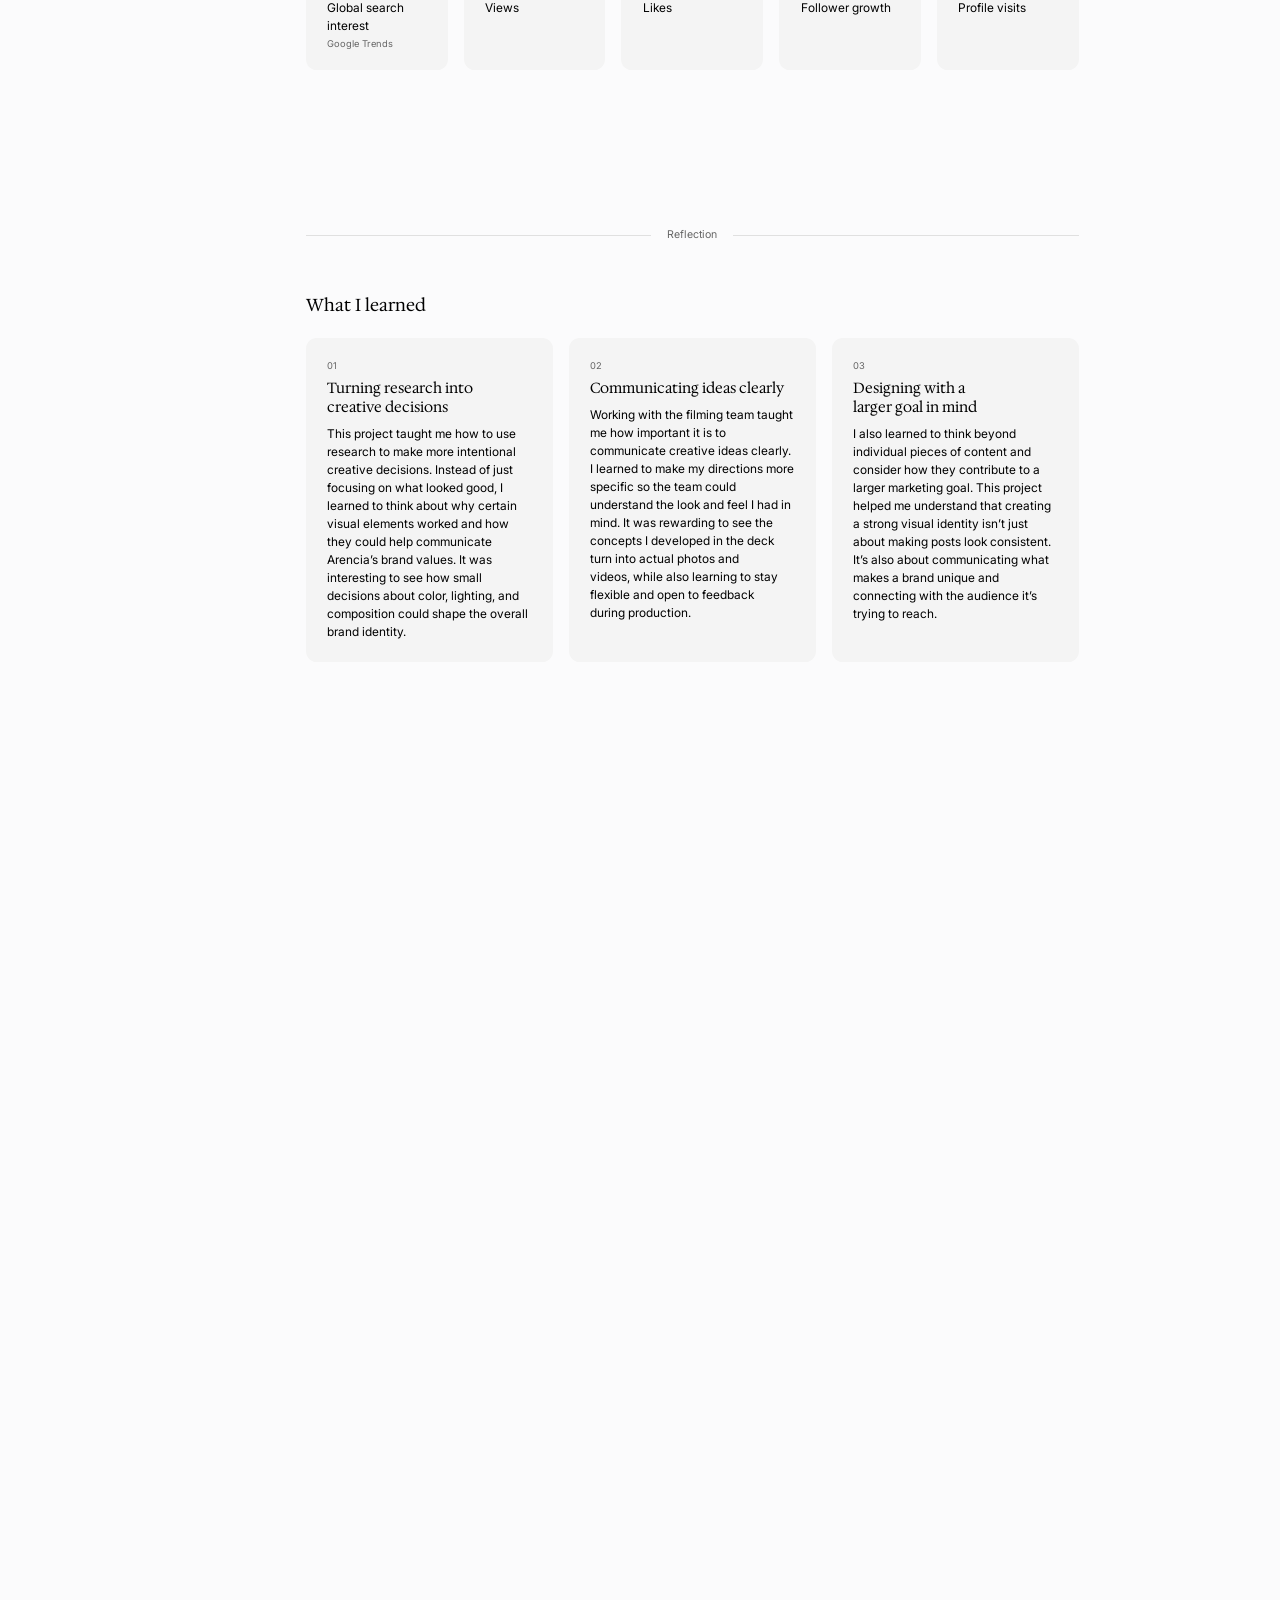
==== commit c6da9166: "Consistency pass: page titles, details order, caption style, sentence-case labels, About heading siz" ====
--- a/arencia-site/index.html
+++ b/arencia-site/index.html
@@ -3,7 +3,7 @@
 <head>
   <meta charset="utf-8">
   <meta name="viewport" content="width=device-width, initial-scale=1">
-  <title>Arencia — Social media rebranding</title>
+  <title>Arencia — June Yang</title>
   <link rel="icon" href="../favicon.ico?v=2" sizes="any">
   <link rel="icon" type="image/png" href="../favicon-32.png?v=2">
   <link rel="apple-touch-icon" href="../apple-touch-icon.png?v=2">
@@ -11,7 +11,7 @@
   <link rel="preconnect" href="https://fonts.googleapis.com">
   <link rel="preconnect" href="https://fonts.gstatic.com" crossorigin>
   <link href="https://fonts.googleapis.com/css2?family=Hedvig+Letters+Serif:opsz@12..24&family=Inter:wght@400;500&display=swap" rel="stylesheet">
-  <link rel="stylesheet" href="styles.css?v=17m">
+  <link rel="stylesheet" href="styles.css?v=17n">
   <script>
     // Scale the 1920px design to the window width, same as the other case studies.
     (function () {
@@ -37,11 +37,11 @@
     <section class="overview" aria-label="Project overview">
       <div class="overview__details">
         <p class="overview__label">Details</p>
-        <p>Company: Arencia, Korean skincare<br>
+        <p>Role: Creative Marketing Intern<br>
           Timeline: Jun – Aug 2026<br>
-          Role: Creative Marketing Intern<br>
+          Company: Arencia, Korean skincare<br>
           Platform: Instagram, <a class="link" href="https://www.instagram.com/arencia_global/" target="_blank" rel="noopener">@arencia_global</a><br>
-          Focus: Art direction, content creation, competitor research, social media strategy</p>
+          Skills: Art Direction, Content Creation, Competitor Research, Social Media Strategy</p>
       </div>
       <div class="overview__summary">
         <p class="overview__label">Summary</p>
@@ -93,7 +93,7 @@
             </div>
             <div class="feeds">
               <figure class="feeds__before">
-                <figcaption class="caption">Before</figcaption>
+                <figcaption class="number">Before</figcaption>
                 <div class="feeds__pair">
                   <div class="phone"><img src="images/feed-before-1.jpg?v=2" width="900" height="1955" loading="lazy" alt="Earlier posts in silver and black: crumpled metal tubes, a spoon of cream, a pink cream at Boots and a Sephora shelf"></div>
                   <div class="phone"><img src="images/feed-before-2.jpg?v=4" width="900" height="1955" loading="lazy" alt="Earlier posts in warm wood and green: a hanok interior, a teapot, a wooden spatula of cleanser, a shadow of a hand and a Sephora letter"></div>
@@ -101,7 +101,7 @@
               </figure>
               <div class="feeds__arrow" aria-hidden="true"><svg width="40" height="24" viewBox="0 0 40 24" fill="none" stroke="currentColor" stroke-width="1.6" stroke-linecap="round" stroke-linejoin="round"><path d="M2 12h34"/><path d="M27 4l9 8-9 8"/></svg></div>
               <figure class="feeds__after">
-                <figcaption class="caption">After</figcaption>
+                <figcaption class="number">After</figcaption>
                 <div class="phone"><img src="images/feed-after-grid.jpg?v=2" width="900" height="1955" loading="lazy" alt="The rebranded grid in olive green, gold and soft white: a bottle under glass, models, calligraphy, greens on a silver tray and Booster Shot tubes"></div>
               </figure>
             </div>
--- a/arencia-site/styles.css
+++ b/arencia-site/styles.css
@@ -537,7 +537,7 @@
 .feeds__pair { display: grid; grid-template-columns: 1fr 1fr; gap: var(--gutter); }
 /* before and after each sit on their own grey panel, with the arrow between them on the page */
 .feeds__before, .feeds__after { padding: 48px 40px 32px; border-radius: 16px; background: var(--surface); }
-.feeds .caption { text-align: center; }
+.feeds figcaption { text-align: center; }
 /* Simple phone frame around a full-screen screenshot */
 .phone { position: relative; padding: 3.2%; border-radius: 14% / 6.5%; background: #1a1a1a; box-shadow: 0 0 0 1.5px #3a3a3a inset, 0 18px 40px rgba(0,0,0,.14); }
 .phone img { display: block; width: 100%; height: auto; border-radius: 11% / 5.1%; }
@@ -545,7 +545,6 @@
 .duo-panel { display: grid; grid-template-columns: 1fr 1fr; gap: var(--gutter); }
 .duo-panel > figure { margin: 0; display: flex; flex-direction: column; gap: 12px; }
 .duo-panel img { width: 100%; height: auto; border-radius: 16px; background: #fffaf0; }
-.caption { color: var(--black-60); font-size: 15px; line-height: 1.4; }
 .list { margin: 0; padding: 0; list-style: none; display: flex; flex-direction: column; gap: 6px; }
 .list li { font-size: 16px; line-height: 1.45; color: var(--black-60); }
 .card .label + .list { margin-top: -4px; }
